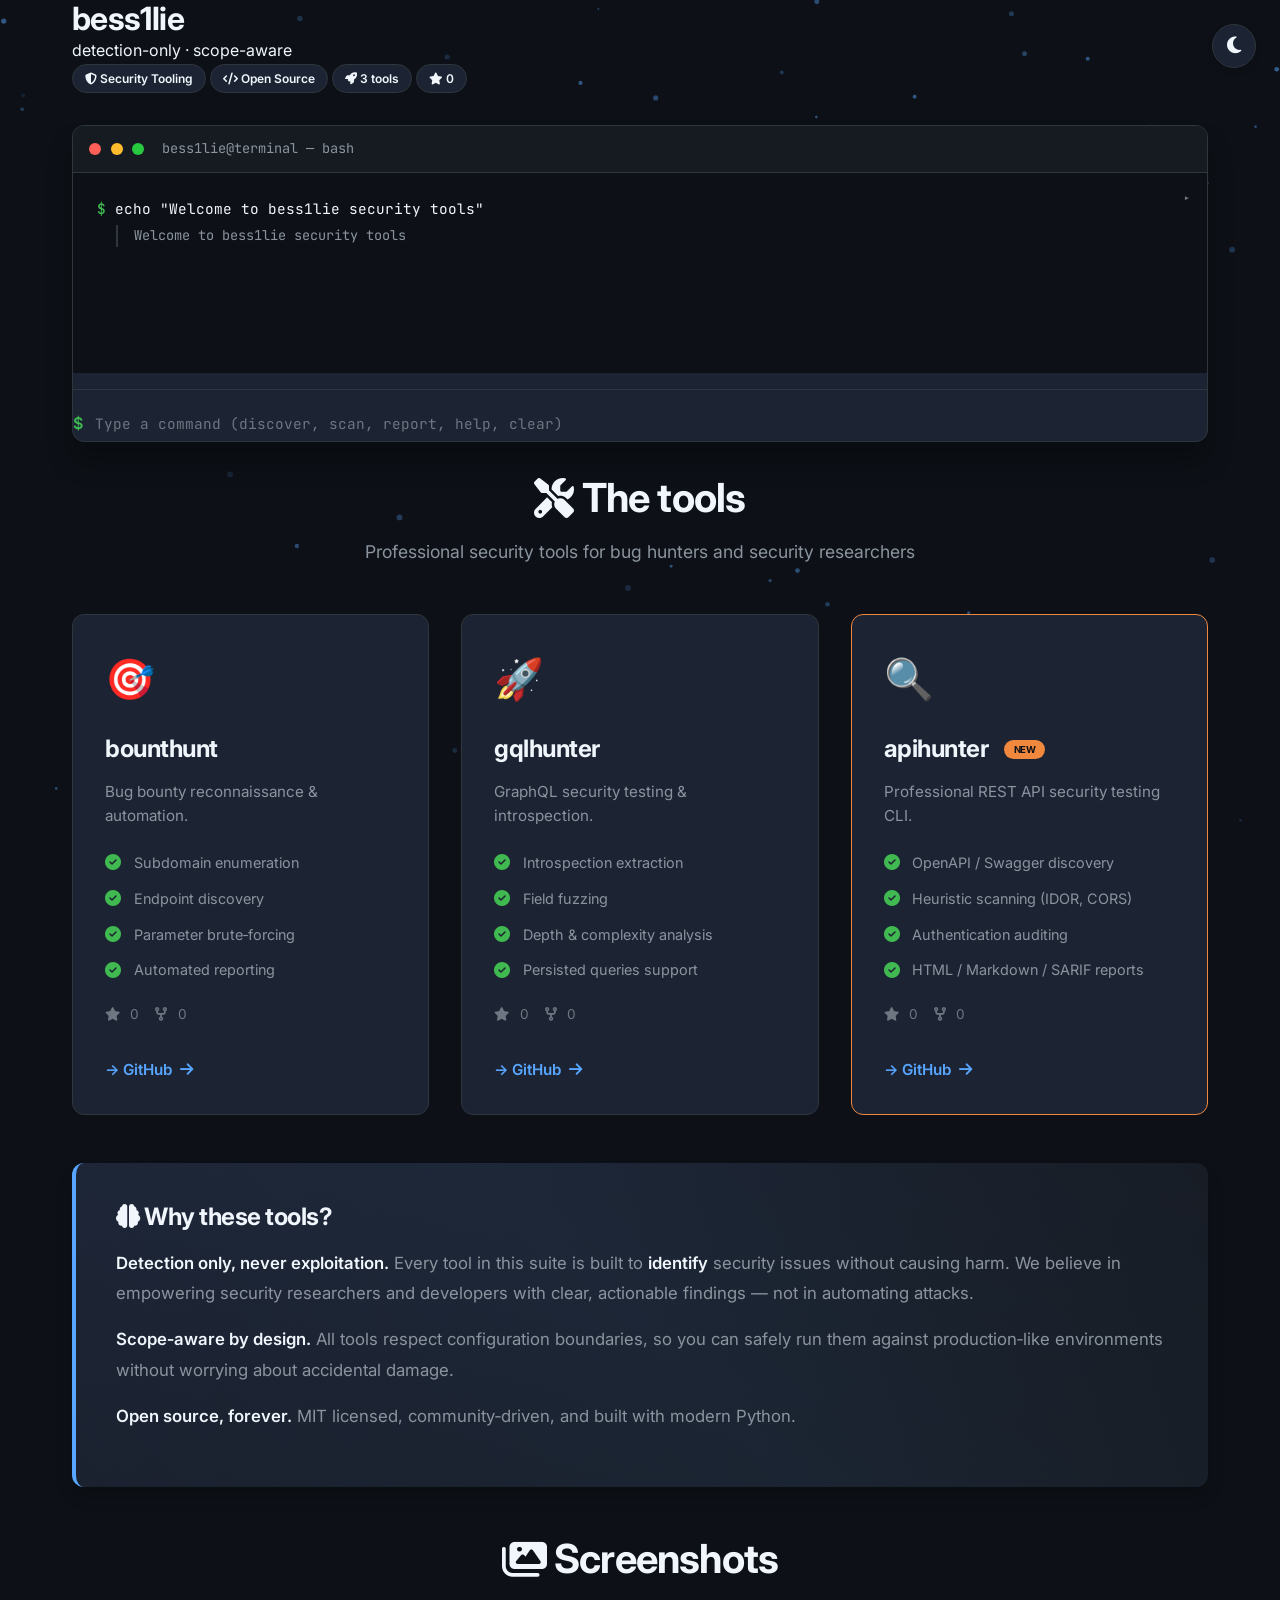
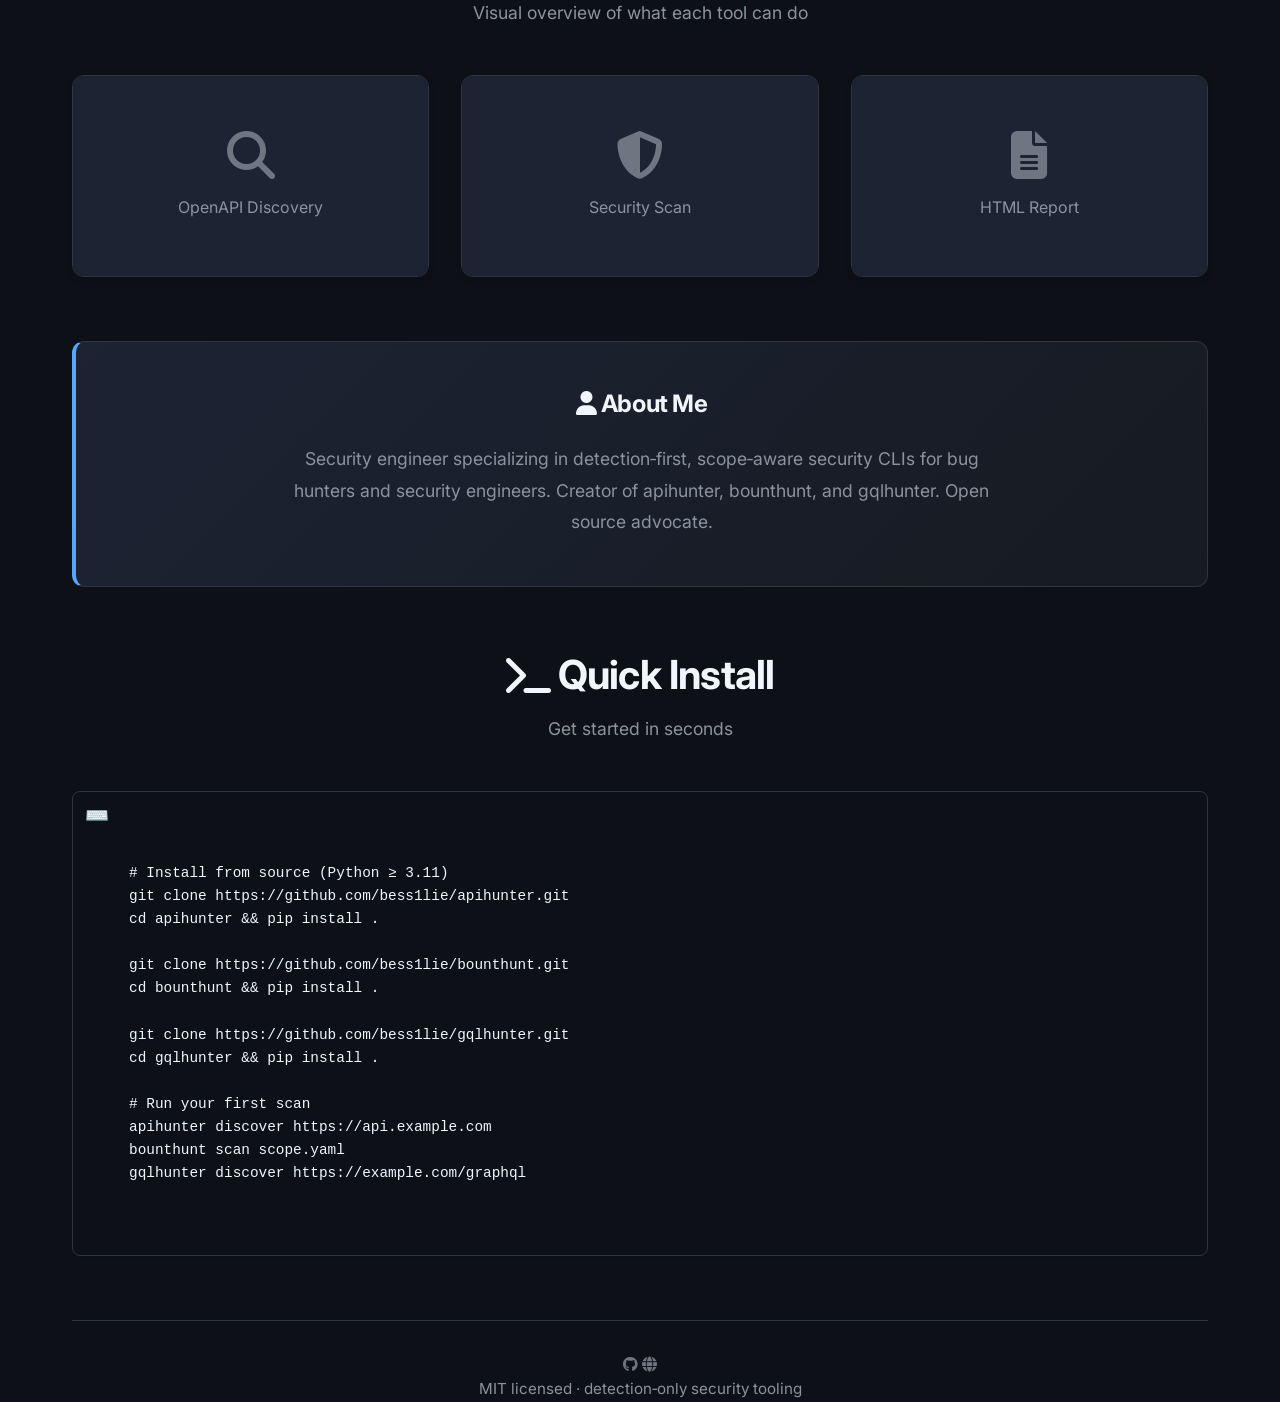
==== index.html @ b1a5f322 "fix: improve light theme contrast — accent colors, badges, footer, about section" ====
<!DOCTYPE html>
<html lang="en" data-theme="dark">
<head>
    <meta charset="UTF-8" />
    <meta name="viewport" content="width=device-width, initial-scale=1.0" />
    <title>bess1lie · security tooling</title>
    
<!-- Preload critical fonts -->
<link rel="preload" href="https://fonts.googleapis.com/css2?family=Inter:wght@400;600;700&family=JetBrains+Mono:wght@400;600&display=swap" as="style">
<link rel="stylesheet" href="https://fonts.googleapis.com/css2?family=Inter:wght@400;600;700&family=JetBrains+Mono:wght@400;600&display=swap" media="print" onload="this.media='all'">

<!-- Font Awesome -->
<link rel="stylesheet" href="https://cdnjs.cloudflare.com/ajax/libs/font-awesome/6.5.0/css/all.min.css" media="print" onload="this.media='all'">

<!-- Material Icons for additional icons -->
<link rel="stylesheet" href="https://fonts.googleapis.com/icon?family=Material+Icons">

<style>
    /* --- CSS Variables (themes) --- */
    :root {
        /* Dark theme (primary) */
        --bg-primary: #0d1117;
        --bg-secondary: #161b22;
        --bg-card: #1c2333;
        --bg-hover: #2d3748;
        --text-primary: #f0f6fc;
        --text-secondary: #8b949e;
        --text-muted: #6e7681;
        --border-color: #30363d;
        --accent-blue: #58a6ff;
        --accent-green: #3fb950;
        --accent-orange: #f0883e;
        --accent-red: #f85149;
        --accent-yellow: #d29922;
        --shadow-sm: 0 1px 2px rgba(0, 0, 0, 0.05);
        --shadow-md: 0 4px 6px rgba(0, 0, 0, 0.1);
        --shadow-lg: 0 10px 15px rgba(0, 0, 0, 0.2);
        --shadow-xl: 0 20px 25px rgba(0, 0, 0, 0.3);
        --radius-sm: 4px;
        --radius-md: 8px;
        --radius-lg: 12px;
        --radius-xl: 16px;
        --radius-full: 9999px;
        
        /* Light theme overrides */
        --light-bg-primary: #f6f8fa;
        --light-bg-secondary: #ffffff;
        --light-bg-card: #ffffff;
        --light-bg-hover: #f0f3f6;
        --light-text-primary: #1f2328;
        --light-text-secondary: #57606a;
        --light-text-muted: #8b949e;
        --light-border-color: #d0d7de;
        --light-shadow-sm: 0 1px 2px rgba(0, 0, 0, 0.04);
        --light-shadow-md: 0 4px 6px rgba(0, 0, 0, 0.06);
        --light-shadow-lg: 0 10px 15px rgba(0, 0, 0, 0.08);
        --light-shadow-xl: 0 20px 25px rgba(0, 0, 0, 0.1);
        --light-accent-blue: #0969da;
        --light-accent-green: #1a7f37;
        --light-accent-orange: #bd561d;
        --light-accent-red: #cf222e;
        --light-accent-yellow: #9a6700;
    }
    
    /* Apply light theme */
    [data-theme="light"] {
        --bg-primary: var(--light-bg-primary);
        --bg-secondary: var(--light-bg-secondary);
        --bg-card: var(--light-bg-card);
        --bg-hover: var(--light-bg-hover);
        --text-primary: var(--light-text-primary);
        --text-secondary: var(--light-text-secondary);
        --text-muted: var(--light-text-muted);
        --border-color: var(--light-border-color);
        --shadow-sm: var(--light-shadow-sm);
        --shadow-md: var(--light-shadow-md);
        --shadow-lg: var(--light-shadow-lg);
        --shadow-xl: var(--light-shadow-xl);
        --accent-blue: var(--light-accent-blue);
        --accent-green: var(--light-accent-green);
        --accent-orange: var(--light-accent-orange);
        --accent-red: var(--light-accent-red);
        --accent-yellow: var(--light-accent-yellow);
    }
    
    /* --- Reset & base --- */
    * {
        margin: 0;
        padding: 0;
        box-sizing: border-box;
    }
    
    html {
        scroll-behavior: smooth;
        scroll-padding-top: 80px;
    }
    
    body {
        background-color: var(--bg-primary);
        color: var(--text-primary);
        font-family: 'Inter', -apple-system, BlinkMacSystemFont, sans-serif;
        line-height: 1.6;
        padding: 0;
        display: flex;
        flex-direction: column;
        align-items: center;
        min-height: 100vh;
        overflow-x: hidden;
        transition: background-color 0.3s ease, color 0.3s ease;
    }
    
    a {
        color: var(--accent-blue);
        text-decoration: none;
        transition: all 0.2s ease;
    }
    
    a:hover {
        color: var(--accent-orange);
        text-decoration: none;
    }
    
    h1, h2, h3 {
        font-weight: 700;
        letter-spacing: -0.02em;
        line-height: 1.2;
    }
    
    /* --- Animations --- */
    @keyframes fadeInUp {
        from {
            opacity: 0;
            transform: translateY(30px);
        }
        to {
            opacity: 1;
            transform: translateY(0);
        }
    }
    
    @keyframes fadeIn {
        from { opacity: 0; }
        to { opacity: 1; }
    }
    
    @keyframes pulse {
        0%, 100% { opacity: 1; }
        50% { opacity: 0.6; }
    }
    
    @keyframes float {
        0%, 100% { transform: translateY(0px); }
        50% { transform: translateY(-10px); }
    }
    
    @keyframes shimmer {
        0% { background-position: -200% 0; }
        100% { background-position: 200% 0; }
    }
    
    @keyframes countUp {
        from { opacity: 0; transform: translateY(10px); }
        to { opacity: 1; transform: translateY(0); }
    }
    
    @keyframes spin {
        from { transform: rotate(0deg); }
        to { transform: rotate(360deg); }
    }
    
    @keyframes ripple {
        0% { transform: scale(0); opacity: 0.5; }
        100% { transform: scale(2); opacity: 0; }
    }
    
    /* --- Reusable classes --- */
    .container {
        max-width: 1200px;
        width: 100%;
        padding: 0 2rem;
        margin: 0 auto;
        position: relative;
        z-index: 10;
    }
    
    .section-header {
        text-align: center;
        margin-bottom: 3rem;
        opacity: 0;
        transform: translateY(30px);
        transition: all 0.8s ease-out;
    }

    .section-header.active {
        opacity: 1;
        transform: translateY(0);
    }
    
    .section-header h2 {
        font-size: 2.5rem;
        margin-bottom: 1rem;
        display: flex;
        align-items: center;
        justify-content: center;
        gap: 0.5rem;
    }
    
    .section-header p {
        font-size: 1.1rem;
        color: var(--text-secondary);
        max-width: 600px;
        margin: 0 auto;
    }
    
    .badge {
        display: inline-block;
        padding: 0.25rem 0.75rem;
        border-radius: var(--radius-full);
        font-size: 0.75rem;
        font-weight: 600;
        background: var(--bg-card);
        border: 1px solid var(--border-color);
        color: var(--text-primary);
        transition: all 0.2s ease;
    }
    
    .badge:hover {
        border-color: var(--accent-blue);
        transform: translateY(-2px);
    }
    
    .badge-green { background: rgba(63, 185, 80, 0.1); color: var(--accent-green); border-color: rgba(63, 185, 80, 0.3); }
    .badge-blue { background: rgba(88, 166, 255, 0.1); color: var(--accent-blue); border-color: rgba(88, 166, 255, 0.3); }
    .badge-orange { background: rgba(240, 136, 62, 0.1); color: var(--accent-orange); border-color: rgba(240, 136, 62, 0.3); }
    .badge-red { background: rgba(248, 81, 73, 0.1); color: var(--accent-red); border-color: rgba(248, 81, 73, 0.3); }
    [data-theme="light"] .badge-green { background: rgba(26, 127, 55, 0.1); border-color: rgba(26, 127, 55, 0.25); }
    [data-theme="light"] .badge-blue { background: rgba(9, 105, 218, 0.1); border-color: rgba(9, 105, 218, 0.25); }
    [data-theme="light"] .badge-orange { background: rgba(189, 86, 29, 0.1); border-color: rgba(189, 86, 29, 0.25); }
    [data-theme="light"] .badge-red { background: rgba(207, 34, 46, 0.1); border-color: rgba(207, 34, 46, 0.25); }
    
    /* --- Particle Background --- */
    #particle-canvas {
        position: fixed;
        top: 0;
        left: 0;
        width: 100%;
        height: 100%;
        z-index: 1;
        pointer-events: none;
        background: transparent;
    }
    
    [data-theme="light"] #particle-canvas {
        opacity: 0.5;
    }
    
    /* --- Theme Toggle --- */
    .theme-toggle {
        position: fixed;
        top: 1.5rem;
        right: 1.5rem;
        background: var(--bg-card);
        border: 1px solid var(--border-color);
        border-radius: var(--radius-full);
        width: 44px;
        height: 44px;
        display: flex;
        align-items: center;
        justify-content: center;
        cursor: pointer;
        color: var(--text-primary);
        font-size: 1.2rem;
        transition: all 0.3s ease;
        z-index: 1000;
        box-shadow: var(--shadow-md);
    }
    
    .theme-toggle:hover {
        transform: scale(1.1) rotate(180deg);
        border-color: var(--accent-blue);
    }
    
    /* --- Terminal Emulator --- */
    .terminal-wrapper {
        background: var(--bg-card);
        border: 1px solid var(--border-color);
        border-radius: var(--radius-lg);
        overflow: hidden;
        box-shadow: var(--shadow-xl);
        margin: 2rem 0;
        opacity: 0;
        transform: translateY(30px);
        transition: all 0.8s ease-out;
    }
    
    .terminal-wrapper.active {
        opacity: 1;
        transform: translateY(0);
    }
    
    .terminal-header {
        background: var(--bg-secondary);
        padding: 0.75rem 1rem;
        display: flex;
        align-items: center;
        gap: 0.6rem;
        border-bottom: 1px solid var(--border-color);
    }
    
    .terminal-dot {
        width: 12px;
        height: 12px;
        border-radius: 50%;
        display: inline-block;
    }
    
    .terminal-dot.red { background: #ff5f56; }
    .terminal-dot.yellow { background: #ffbd2e; }
    .terminal-dot.green { background: #27c93f; }
    
    .terminal-title {
        color: var(--text-secondary);
        font-size: 0.85rem;
        margin-left: 0.5rem;
        font-family: 'JetBrains Mono', monospace;
    }
    
    .terminal-body {
        padding: 1.5rem;
        font-family: 'JetBrains Mono', monospace;
        font-size: 0.9rem;
        min-height: 200px;
        max-height: 400px;
        overflow-y: auto;
        background: var(--bg-primary);
        color: var(--text-primary);
        position: relative;
    }
    
    .terminal-body::before {
        content: "▸";
        position: absolute;
        right: 1rem;
        top: 1rem;
        color: var(--text-muted);
        font-size: 0.8rem;
        animation: pulse 2s infinite;
    }
    
    .terminal-body .prompt {
        color: var(--accent-green);
        font-weight: 600;
    }
    
    .terminal-body .command {
        color: var(--text-primary);
    }
    
    .terminal-body .output {
        color: var(--text-secondary);
        white-space: pre-wrap;
        margin: 0.3rem 0 0.8rem 1.2rem;
        border-left: 2px solid var(--border-color);
        padding-left: 1rem;
        font-size: 0.85rem;
    }
    
    .terminal-body .output .highlight {
        color: var(--accent-blue);
        font-weight: 600;
    }
    
    .terminal-body .output .success {
        color: var(--accent-green);
        font-weight: 600;
    }
    
    .terminal-body .output .error {
        color: var(--accent-red);
    }
    
    .typing-text {
        color: var(--text-primary);
        position: relative;
    }
    
    .typing-text::after {
        content: "|";
        position: absolute;
        right: -8px;
        color: var(--accent-green);
        font-weight: 600;
        animation: pulse 1s infinite;
    }
    
    .terminal-input-line {
        display: flex;
        align-items: center;
        gap: 0.75rem;
        margin-top: 1rem;
        padding-top: 1rem;
        border-top: 1px solid var(--border-color);
    }
    
    .terminal-input-line span {
        color: var(--accent-green);
        font-weight: 600;
    }
    
    .terminal-input-line input {
        background: transparent;
        border: none;
        color: var(--text-primary);
        font-family: 'JetBrains Mono', monospace;
        font-size: 0.9rem;
        outline: none;
        width: 100%;
        padding: 0.5rem 0;
        caret-color: var(--accent-green);
    }
    
    .terminal-input-line input::placeholder {
        color: var(--text-muted);
    }
    
    /* --- Tools Grid --- */
    .tools-grid {
        display: grid;
        grid-template-columns: repeat(auto-fit, minmax(320px, 1fr));
        gap: 2rem;
        margin: 3rem 0;
    }
    
    .tool-card {
        background: var(--bg-card);
        border: 1px solid var(--border-color);
        border-radius: var(--radius-lg);
        padding: 2rem;
        transition: transform 0.1s ease-out, box-shadow 0.3s ease, border-color 0.3s ease;
        opacity: 0;
        transform: translateY(30px);
        transition: all 0.8s ease-out;
        position: relative;
        overflow: hidden;
    }

    .tool-card.active {
        opacity: 1;
        transform: translateY(0);
    }
    
    .tool-card:hover {
        border-color: var(--accent-blue);
        box-shadow: var(--shadow-xl);
    }
    
    .tool-card .icon {
        font-size: 2.5rem;
        margin-bottom: 1rem;
        display: inline-block;
        transition: transform 0.3s ease;
    }
    
    .tool-card:hover .icon {
        transform: scale(1.1) rotate(5deg);
    }
    
    .tool-card h3 {
        font-size: 1.5rem;
        margin: 0.5rem 0;
        font-weight: 700;
        display: flex;
        align-items: center;
        gap: 0.5rem;
    }
    
    .tool-card .new-badge {
        background: var(--accent-orange);
        color: #0d1117;
        font-size: 0.6rem;
        font-weight: 700;
        padding: 0.25rem 0.6rem;
        border-radius: var(--radius-full);
        margin-left: 0.5rem;
        vertical-align: middle;
        text-transform: uppercase;
        animation: pulse 2s infinite;
    }
    
    [data-theme="light"] .tool-card .new-badge {
        color: #ffffff;
    }
    
    .tool-card p {
        color: var(--text-secondary);
        font-size: 0.95rem;
        margin: 1rem 0;
        line-height: 1.6;
    }
    
    .tool-card .feature-list {
        list-style: none;
        padding: 0;
        margin: 1rem 0;
    }
    
    .tool-card .feature-list li {
        padding: 0.4rem 0;
        color: var(--text-secondary);
        font-size: 0.9rem;
        display: flex;
        align-items: center;
        gap: 0.6rem;
    }
    
    .tool-card .feature-list li i {
        color: var(--accent-green);
        width: 1.2rem;
        font-size: 1rem;
    }
    
    .tool-card .stats {
        display: flex;
        gap: 1rem;
        margin: 1rem 0;
        font-size: 0.85rem;
        color: var(--text-muted);
    }
    
    .tool-card .stats i {
        margin-right: 0.4rem;
    }
    
    .tool-card .link {
        display: inline-flex;
        align-items: center;
        gap: 0.5rem;
        margin-top: 1rem;
        font-weight: 600;
        color: var(--accent-blue);
        font-size: 0.95rem;
    }
    
    .tool-card .link i {
        transition: transform 0.3s ease;
    }
    
    .tool-card .link:hover i {
        transform: translateX(4px);
    }
    
    /* --- Philosophy --- */
    .philosophy {
        background: linear-gradient(135deg, var(--bg-card), var(--bg-secondary));
        border-left: 4px solid var(--accent-blue);
        padding: 2.5rem;
        border-radius: var(--radius-lg);
        margin: 3rem 0;
        box-shadow: var(--shadow-lg);
        position: relative;
        overflow: hidden;
        opacity: 0;
        transform: translateY(30px);
        transition: all 0.8s ease-out;
    }
    
    .philosophy.active {
        opacity: 1;
        transform: translateY(0);
    }
    
    .philosophy::before {
        content: "";
        position: absolute;
        top: 0;
        left: 0;
        width: 100%;
        height: 100%;
        background: linear-gradient(45deg, transparent, rgba(88, 166, 255, 0.05), transparent);
        animation: shimmer 3s infinite;
    }
    
    .philosophy > * {
        position: relative;
        z-index: 2;
    }
    
    .philosophy p {
        margin: 1rem 0;
        color: var(--text-secondary);
        font-size: 1.05rem;
        line-height: 1.8;
    }
    
    .philosophy strong {
        color: var(--text-primary);
        font-weight: 600;
    }
    
    /* --- Screenshots --- */
    .screenshots-grid {
        display: grid;
        grid-template-columns: repeat(auto-fit, minmax(280px, 1fr));
        gap: 2rem;
        margin: 3rem 0;
    }
    
    .screenshot-item {
        border-radius: var(--radius-lg);
        overflow: hidden;
        border: 1px solid var(--border-color);
        transition: all 0.4s ease;
        cursor: pointer;
        position: relative;
        box-shadow: var(--shadow-md);
        opacity: 0;
        transform: translateY(30px);
    }

    .screenshot-item.active {
        opacity: 1;
        transform: translateY(0);
    }
    
    .screenshot-item::after {
        content: "";
        position: absolute;
        top: 0;
        left: 0;
        right: 0;
        bottom: 0;
        background: linear-gradient(to bottom, transparent 0%, rgba(0,0,0,0.4) 100%);
        opacity: 0;
        transition: opacity 0.3s ease;
        pointer-events: none;
    }
    
    .screenshot-item:hover {
        transform: translateY(-5px) scale(1.02);
        border-color: var(--accent-blue);
        box-shadow: var(--shadow-xl);
    }
    
    .screenshot-item:hover::after {
        opacity: 1;
    }
    
    .screenshot-item img {
        width: 100%;
        height: 100%;
        object-fit: cover;
        transition: transform 0.5s ease;
    }
    
    .screenshot-item:hover img {
        transform: scale(1.05);
    }
    
    .screenshot-item figcaption {
        padding: 1rem;
        font-size: 0.9rem;
        color: var(--text-secondary);
        background: var(--bg-card);
        text-align: center;
        border-top: 1px solid var(--border-color);
        position: relative;
        z-index: 2;
    }

    .screenshot-fallback {
        display: flex;
        flex-direction: column;
        align-items: center;
        justify-content: center;
        padding: 3rem 1rem;
        background: var(--bg-card);
        color: var(--text-muted);
        font-size: 3rem;
        gap: 1rem;
        min-height: 200px;
    }

    .screenshot-fallback p {
        font-size: 1rem;
        color: var(--text-secondary);
        margin: 0;
    }
    
    /* --- Lightbox --- */
    .lightbox {
        display: none;
        position: fixed;
        top: 0;
        left: 0;
        width: 100%;
        height: 100%;
        background: rgba(0, 0, 0, 0.85);
        z-index: 9999;
        justify-content: center;
        align-items: center;
        padding: 2rem;
        animation: fadeIn 0.3s ease;
    }
    
    .lightbox.active {
        display: flex;
    }
    
    .lightbox img {
        max-width: 90%;
        max-height: 90%;
        border-radius: var(--radius-lg);
        box-shadow: 0 25px 50px rgba(0, 0, 0, 0.5);
        border: 2px solid var(--border-color);
    }
    
    .lightbox .close {
        position: absolute;
        top: 2rem;
        right: 2rem;
        font-size: 2rem;
        color: #fff;
        cursor: pointer;
        transition: transform 0.3s ease;
        width: 40px;
        height: 40px;
        display: flex;
        align-items: center;
        justify-content: center;
        background: rgba(0,0,0,0.5);
        border-radius: 50%;
    }
    
    .lightbox .close:hover {
        transform: rotate(90deg) scale(1.1);
    }
    
    /* --- Quick install --- */
    .install-code {
        background: var(--bg-primary);
        border: 1px solid var(--border-color);
        border-radius: var(--radius-md);
        padding: 1.5rem;
        font-family: 'JetBrains Mono', monospace;
        font-size: 0.9rem;
        overflow-x: auto;
        white-space: pre;
        box-shadow: var(--shadow-sm);
        position: relative;
        opacity: 0;
        transform: translateY(30px);
        transition: all 0.8s ease-out;
    }

    .install-code.active {
        opacity: 1;
        transform: translateY(0);
    }
    
    .install-code::before {
        content: "⌨️";
        position: absolute;
        top: 0.5rem;
        left: 0.75rem;
        color: var(--accent-green);
        font-size: 1.2rem;
    }
    
    .install-code pre {
        margin: 0;
        padding-left: 2rem;
        color: var(--text-primary);
    }
    
    /* --- Footer --- */
    .footer {
        margin-top: 4rem;
        padding-top: 2rem;
        border-top: 1px solid var(--border-color);
        text-align: center;
        color: var(--text-secondary);
        font-size: 0.95rem;
        opacity: 0;
        transform: translateY(30px);
        transition: all 0.8s ease-out;
    }

    .footer.active {
        opacity: 1;
        transform: translateY(0);
    }
    
    .footer a {
        color: var(--text-muted);
        transition: color 0.2s ease;
    }
    
    .footer a:hover {
        color: var(--accent-blue);
    }
    
    .footer .social {
        display: flex;
        justify-content: center;
        gap: 1.5rem;
        margin: 1.5rem 0;
        font-size: 1.5rem;
    }
    
    .footer .social a {
        color: var(--text-secondary);
        transition: all 0.3s ease;
    }
    
    .footer .social a:hover {
        color: var(--accent-blue);
        transform: translateY(-3px);
    }
    
    /* --- About Section --- */
    .about-section {
        background: linear-gradient(135deg, var(--bg-card), var(--bg-secondary));
        padding: 3rem;
        border-radius: var(--radius-lg);
        margin: 4rem 0;
        text-align: center;
        border: 1px solid var(--border-color);
        border-left: 4px solid var(--accent-blue);
        opacity: 0;
        transform: translateY(30px);
        transition: all 0.8s ease-out;
    }

    .about-section.active {
        opacity: 1;
        transform: translateY(0);
    }

    .about-section h2 {
        margin-bottom: 1.5rem;
    }

    .about-section p {
        color: var(--text-secondary);
        font-size: 1.1rem;
        max-width: 700px;
        margin: 0 auto;
        line-height: 1.8;
    }
    
    /* --- Utility Classes --- */
    .text-gradient {
        background: linear-gradient(135deg, var(--accent-blue), var(--accent-orange));
        -webkit-background-clip: text;
        -webkit-text-fill-color: transparent;
        background-clip: text;
        display: inline-block;
    }
    
    .shimmer {
        background: linear-gradient(90deg, 
            rgba(255,255,255,0) 0%, 
            rgba(255,255,255,0.1) 50%, 
            rgba(255,255,255,0) 100%);
        background-size: 200% 100%;
        animation: shimmer 3s infinite;
    }
    
    .count-up {
        font-variant-numeric: tabular-nums;
        font-weight: 600;
        color: var(--accent-blue);
    }
    
    /* --- Sections Counter --- */
    section {
        opacity: 0;
        transform: translateY(30px);
        transition: all 0.8s ease-out;
    }
    
    section.active {
        opacity: 1;
        transform: translateY(0);
    }
    
    /* --- Mobile responsiveness --- */
    @media (max-width: 768px) {
        .tools-grid {
            grid-template-columns: 1fr;
        }
        
        .screenshots-grid {
            grid-template-columns: 1fr;
        }
        
        .header h1 {
            font-size: 2.5rem;
        }
        
        .section-header h2 {
            font-size: 1.8rem;
        }
        
        .tool-card {
            padding: 1.5rem;
        }
        
        .terminal-body {
            font-size: 0.8rem;
        }

        .about-section {
            padding: 2rem 1.5rem;
        }
    }
</style>
</head>
<body>
<!-- Particle Background -->
<canvas id="particle-canvas"></canvas>

<!-- Theme Toggle -->
<button class="theme-toggle" id="themeToggle" aria-label="Toggle theme">
    <i class="fas fa-moon" id="themeIcon"></i>
</button>

<!-- Lightbox -->
<div class="lightbox" id="lightbox">
    <span class="close" id="lightboxClose">×</span>
    <img id="lightboxImg" src="" alt="screenshot" />
</div>

<div class="container">

    <!-- Header -->
    <header class="header reveal">
        <h1>bess1lie</h1>
        <div class="tagline">detection-only · scope-aware</div>
        <div class="badges">
            <span class="badge"><i class="fas fa-shield-alt"></i> Security Tooling</span>
            <span class="badge"><i class="fas fa-code"></i> Open Source</span>
            <span class="badge"><i class="fas fa-rocket"></i> 3 tools</span>
            <span class="badge"><i class="fas fa-star"></i> <span id="totalStars">0</span></span>
        </div>
    </header>

    <!-- Terminal Emulator -->
    <div class="terminal-wrapper reveal">
        <div class="terminal-header">
            <span class="terminal-dot red"></span>
            <span class="terminal-dot yellow"></span>
            <span class="terminal-dot green"></span>
            <span class="terminal-title">bess1lie@terminal — bash</span>
        </div>
        <div class="terminal-body" id="terminalBody">
            <!-- Terminal content will be injected via JS -->
        </div>
        <div class="terminal-input-line">
            <span>$</span>
            <input type="text" id="terminalInput" placeholder="Type a command (discover, scan, report, help, clear)" autofocus />
        </div>
    </div>

    <!-- Tools -->
    <div class="section-header reveal" id="tools-section">
        <h2><i class="fas fa-tools"></i> The tools</h2>
        <p>Professional security tools for bug hunters and security researchers</p>
    </div>
    
    <div class="tools-grid">
        <!-- bounthunt -->
        <div class="tool-card reveal" data-tilt>
            <span class="icon">🎯</span>
            <h3>bounthunt</h3>
            <p>Bug bounty reconnaissance & automation.</p>
            <ul class="feature-list">
                <li><i class="fas fa-check-circle"></i> Subdomain enumeration</li>
                <li><i class="fas fa-check-circle"></i> Endpoint discovery</li>
                <li><i class="fas fa-check-circle"></i> Parameter brute‑forcing</li>
                <li><i class="fas fa-check-circle"></i> Automated reporting</li>
            </ul>
            <div class="stats">
                <span><i class="fas fa-star"></i> <span class="gh-stars" data-repo="bounthunt">0</span></span>
                <span><i class="fas fa-code-fork"></i> <span class="gh-forks" data-repo="bounthunt">0</span></span>
            </div>
            <a class="link" href="https://github.com/bess1lie/bounthunt">→ GitHub <i class="fas fa-arrow-right"></i></a>
        </div>

        <!-- gqlhunter -->
        <div class="tool-card reveal" data-tilt>
            <span class="icon">🚀</span>
            <h3>gqlhunter</h3>
            <p>GraphQL security testing & introspection.</p>
            <ul class="feature-list">
                <li><i class="fas fa-check-circle"></i> Introspection extraction</li>
                <li><i class="fas fa-check-circle"></i> Field fuzzing</li>
                <li><i class="fas fa-check-circle"></i> Depth & complexity analysis</li>
                <li><i class="fas fa-check-circle"></i> Persisted queries support</li>
            </ul>
            <div class="stats">
                <span><i class="fas fa-star"></i> <span class="gh-stars" data-repo="gqlhunter">0</span></span>
                <span><i class="fas fa-code-fork"></i> <span class="gh-forks" data-repo="gqlhunter">0</span></span>
            </div>
            <a class="link" href="https://github.com/bess1lie/gqlhunter">→ GitHub <i class="fas fa-arrow-right"></i></a>
        </div>

        <!-- apihunter (NEW) -->
        <div class="tool-card reveal" data-tilt style="border-color: var(--accent-orange);">
            <span class="icon">🔍</span>
            <h3>apihunter <span class="new-badge">NEW</span></h3>
            <p>Professional REST API security testing CLI.</p>
            <ul class="feature-list">
                <li><i class="fas fa-check-circle"></i> OpenAPI / Swagger discovery</li>
                <li><i class="fas fa-check-circle"></i> Heuristic scanning (IDOR, CORS)</li>
                <li><i class="fas fa-check-circle"></i> Authentication auditing</li>
                <li><i class="fas fa-check-circle"></i> HTML / Markdown / SARIF reports</li>
            </ul>
            <div class="stats">
                <span><i class="fas fa-star"></i> <span class="gh-stars" data-repo="apihunter">0</span></span>
                <span><i class="fas fa-code-fork"></i> <span class="gh-forks" data-repo="apihunter">0</span></span>
            </div>
            <a class="link" href="https://github.com/bess1lie/apihunter">→ GitHub <i class="fas fa-arrow-right"></i></a>
        </div>
    </div>

    <!-- Philosophy -->
    <div class="philosophy reveal">
        <h2><i class="fas fa-brain"></i> Why these tools?</h2>
        <p><strong>Detection only, never exploitation.</strong> Every tool in this suite is built to <strong>identify</strong> security issues without causing harm. We believe in empowering security researchers and developers with clear, actionable findings — not in automating attacks.</p>
        <p><strong>Scope‑aware by design.</strong> All tools respect configuration boundaries, so you can safely run them against production‑like environments without worrying about accidental damage.</p>
        <p><strong>Open source, forever.</strong> MIT licensed, community‑driven, and built with modern Python.</p>
    </div>

    <!-- Screenshots -->
    <div class="section-header reveal" id="screenshots-section">
        <h2><i class="fas fa-images"></i> Screenshots</h2>
        <p>Visual overview of what each tool can do</p>
    </div>
    
    <div class="screenshots-grid">
        <figure class="screenshot-item reveal" data-src="https://raw.githubusercontent.com/bess1lie/apihunter/main/docs/screenshots/discover.svg">
            <img src="https://raw.githubusercontent.com/bess1lie/apihunter/main/docs/screenshots/discover.svg" alt="apihunter discover" loading="lazy" onerror="this.onerror=null; this.parentElement.innerHTML='<div class=screenshot-fallback><i class=\'fas fa-search\'></i><p>OpenAPI Discovery</p></div>'" />
            <figcaption>🔍 Discovery of OpenAPI endpoints</figcaption>
        </figure>
        <figure class="screenshot-item reveal" data-src="https://raw.githubusercontent.com/bess1lie/apihunter/main/docs/screenshots/scan.svg">
            <img src="https://raw.githubusercontent.com/bess1lie/apihunter/main/docs/screenshots/scan.svg" alt="apihunter scan" loading="lazy" onerror="this.onerror=null; this.parentElement.innerHTML='<div class=screenshot-fallback><i class=\'fas fa-shield-alt\'></i><p>Security Scan</p></div>'" />
            <figcaption>🛡️ Heuristic security scanning</figcaption>
        </figure>
        <figure class="screenshot-item reveal" data-src="https://raw.githubusercontent.com/bess1lie/apihunter/main/docs/screenshots/report-html.svg">
            <img src="https://raw.githubusercontent.com/bess1lie/apihunter/main/docs/screenshots/report-html.svg" alt="apihunter HTML report" loading="lazy" onerror="this.onerror=null; this.parentElement.innerHTML='<div class=screenshot-fallback><i class=\'fas fa-file-alt\'></i><p>HTML Report</p></div>'" />
            <figcaption>📊 HTML report with severity badges</figcaption>
        </figure>
    </div>

    <!-- About Section -->
    <section class="about-section reveal">
        <h2><i class="fas fa-user"></i> About Me</h2>
        <p>Security engineer specializing in detection‑first, scope‑aware security CLIs for bug hunters and security engineers. Creator of apihunter, bounthunt, and gqlhunter. Open source advocate.</p>
    </section>

    <!-- Quick install -->
    <div class="section-header reveal" id="install-section">
        <h2><i class="fas fa-terminal"></i> Quick Install</h2>
        <p>Get started in seconds</p>
    </div>
    
    <div class="install-code reveal">
        <pre># Install from source (Python ≥ 3.11)
git clone https://github.com/bess1lie/apihunter.git
cd apihunter && pip install .

git clone https://github.com/bess1lie/bounthunt.git
cd bounthunt && pip install .

git clone https://github.com/bess1lie/gqlhunter.git
cd gqlhunter && pip install .

# Run your first scan
apihunter discover https://api.example.com
bounthunt scan scope.yaml
gqlhunter discover https://example.com/graphql</pre>
    </div>

    <!-- Footer -->
    <footer class="footer reveal">
        <div class="social-links">
            <a href="https://github.com/bess1lie" target="_blank"><i class="fab fa-github"></i></a>
            <a href="https://bess1lie.github.io" target="_blank"><i class="fas fa-globe"></i></a>

        </div>
        <p>MIT licensed · detection‑only security tooling</p>
    </footer>

</div>

<script>
    /* --- Theme Toggle --- */
    const themeToggle = document.getElementById('themeToggle');
    const themeIcon = document.getElementById('themeIcon');
    const html = document.documentElement;

    function setTheme(theme) {
        html.setAttribute('data-theme', theme);
        localStorage.setItem('theme', theme);
        themeIcon.className = theme === 'dark' ? 'fas fa-moon' : 'fas fa-sun';
    }

    const savedTheme = localStorage.getItem('theme') || 'dark';
    setTheme(savedTheme);

    themeToggle.addEventListener('click', () => {
        const current = html.getAttribute('data-theme');
        setTheme(current === 'dark' ? 'light' : 'dark');
    });

    /* --- Particle Background --- */
    const canvas = document.getElementById('particle-canvas');
    const ctx = canvas.getContext('2d');
    let width, height, particles = [];

    function resize() {
        width = canvas.width = window.innerWidth;
        height = canvas.height = window.innerHeight;
        initParticles();
    }

    class Particle {
        constructor() {
            this.x = Math.random() * width;
            this.y = Math.random() * height;
            this.vx = (Math.random() - 0.5) * 0.4;
            this.vy = (Math.random() - 0.5) * 0.4;
            this.size = Math.random() * 2 + 1;
            this.opacity = Math.random() * 0.4 + 0.1;
        }
        update() {
            this.x += this.vx; this.y += this.vy;
            if (this.x < 0 || this.x > width) this.vx *= -1;
            if (this.y < 0 || this.y > height) this.vy *= -1;
        }
        draw() {
            ctx.beginPath();
            ctx.arc(this.x, this.y, this.size, 0, Math.PI * 2);
            ctx.fillStyle = html.getAttribute('data-theme') === 'dark' ? `rgba(88, 166, 255, ${this.opacity})` : `rgba(0, 0, 0, ${this.opacity})`;
            ctx.fill();
        }
    }

    function initParticles() {
        particles = [];
        const count = Math.min(Math.floor((width * height) / 15000), 120);
        for (let i = 0; i < count; i++) particles.push(new Particle());
    }

    function animate() {
        ctx.clearRect(0, 0, width, height);
        particles.forEach(p => { p.update(); p.draw(); });
        requestAnimationFrame(animate);
    }

    window.addEventListener('resize', resize);
    resize();
    animate();

    /* --- Terminal Emulator --- */
    const terminalBody = document.getElementById('terminalBody');
    const terminalInput = document.getElementById('terminalInput');

    const commands = {
        discover: () => `🔍 Discovering OpenAPI endpoints...\n  Found 4 endpoints\n  GET  /v1/users     → JWT\n  POST /v1/users     → JWT\n  POST /v1/login     → None\n  GET  /v1/admin     → 403 (RBAC)`,
        scan: () => `🛡️ Running security scan...\n  ⚡ Scan completed in 12.3s\n  ❌ CRITICAL IDOR on /v1/users/{id}\n  ⚠️ HIGH Missing rate limiting on /v1/login\n  ✅ No SQL injection detected`,
        report: () => `📊 Generating HTML report...\n  ✅ Report saved to report_<run_id>.html\n  Open it in your browser to see detailed findings.`,
        help: () => `Available commands:\n  discover  — find OpenAPI endpoints\n  scan      — run security heuristics\n  report    — generate HTML report\n  clear     — clear terminal\n  help      — show this message`,
        clear: () => { terminalBody.innerHTML = ''; return ''; }
    };

    function appendOutput(text, isCommand = false) {
        const div = document.createElement('div');
        if (isCommand) {
            div.innerHTML = `<span class="prompt">$</span> <span class="command">${text}</span>`;
        } else {
            div.className = 'output';
            div.textContent = text;
        }
        terminalBody.appendChild(div);
        terminalBody.scrollTop = terminalBody.scrollHeight;
    }

    function processCommand(cmd) {
        const trimmed = cmd.trim();
        if (!trimmed) return;
        appendOutput(trimmed, true);
        if (trimmed === 'clear') return;
        const lower = trimmed.toLowerCase();
        let response = '';
        if (lower === 'help') response = commands.help();
        else if (lower === 'discover') response = commands.discover();
        else if (lower === 'scan') response = commands.scan();
        else if (lower === 'report') response = commands.report();
        else if (lower.startsWith('apihunter')) {
            if (lower.includes('discover')) response = commands.discover();
            else if (lower.includes('scan')) response = commands.scan();
            else if (lower.includes('report')) response = commands.report();
            else response = `❌ Unknown apihunter subcommand. Try: discover, scan, report`;
        } else {
            response = `❌ Command not found: ${trimmed}. Try: help, discover, scan, report, clear`;
        }
        if (response) {
            setTimeout(() => {
                const outputDiv = document.createElement('div');
                outputDiv.className = 'output';
                outputDiv.style.whiteSpace = 'pre-wrap';
                outputDiv.textContent = response;
                terminalBody.appendChild(outputDiv);
                terminalBody.scrollTop = terminalBody.scrollHeight;
            }, 100);
        }
    }

    // Typewriter Effect
    function typeWriter(element, text, speed = 30) {
        let i = 0;
        element.innerHTML = '';
        const interval = setInterval(() => {
            element.innerHTML += text.charAt(i);
            i++;
            if (i >= text.length) clearInterval(interval);
        }, speed);
    }

    // Initial demo
    window.addEventListener('load', () => {
        const demoLines = [
            { type: 'cmd', text: 'echo "Welcome to bess1lie security tools"' },
            { type: 'out', text: 'Welcome to bess1lie security tools' },
            { type: 'cmd', text: 'apihunter discover https://api.example.com' },
            { type: 'out', text: '🔍 Discovered 4 endpoints\nGET  /v1/users     → JWT\nPOST /v1/users     → JWT' }
        ];
        
        let lineIdx = 0;
        function runDemo() {
            if (lineIdx < demoLines.length) {
                const line = demoLines[lineIdx];
                if (line.type === 'cmd') {
                    const div = document.createElement('div');
                    div.innerHTML = `<span class="prompt">$</span> <span class="command" id="demo-cmd-${lineIdx}"></span>`;
                    terminalBody.appendChild(div);
                    typeWriter(document.getElementById(`demo-cmd-${lineIdx}`), line.text);
                } else {
                    const div = document.createElement('div');
                    div.className = 'output';
                    div.textContent = line.text;
                    terminalBody.appendChild(div);
                }
                lineIdx++;
                setTimeout(runDemo, 1000);
            }
        }
        runDemo();
    });

    terminalInput.addEventListener('keydown', (e) => {
        if (e.key === 'Enter') {
            processCommand(terminalInput.value);
            terminalInput.value = '';
        }
    });

    /* --- GitHub Stats --- */
    async function fetchGitHubStats() {
        const repos = ['apihunter', 'bounthunt', 'gqlhunter'];
        const baseUrl = 'https://api.github.com/repos/bess1lie';
        for (const repo of repos) {
            try {
                const resp = await fetch(`${baseUrl}/${repo}`);
                if (!resp.ok) throw new Error();
                const data = await resp.json();
                document.querySelectorAll(`.gh-stars[data-repo="${repo}"]`).forEach(el => animateValue(el, 0, data.stargazers_count || 0, 1000));
                document.querySelectorAll(`.gh-forks[data-repo="${repo}"]`).forEach(el => animateValue(el, 0, data.forks_count || 0, 1000));
            } catch (e) {
                document.querySelectorAll(`.gh-stars[data-repo="${repo}"]`).forEach(el => el.textContent = '0');
                document.querySelectorAll(`.gh-forks[data-repo="${repo}"]`).forEach(el => el.textContent = '0');
            }
        }
        const totalStars = document.querySelectorAll('.gh-stars');
        let total = 0;
        totalStars.forEach(el => {
            const val = parseInt(el.textContent);
            if (!isNaN(val)) total += val;
        });
        const totalEl = document.getElementById('totalStars');
        if (totalEl) animateValue(totalEl, 0, total, 1200);
    }

    function animateValue(el, start, end, duration) {
        let startTimestamp = null;
        const step = (timestamp) => {
            if (!startTimestamp) startTimestamp = timestamp;
            const progress = Math.min((timestamp - startTimestamp) / duration, 1);
            const val = Math.floor(progress * (end - start) + start);
            el.textContent = `${val}`;
            if (progress < 1) requestAnimationFrame(step);
        };
        requestAnimationFrame(step);
    }
    fetchGitHubStats();

    /* --- 3D Tilt Effect --- */
    document.querySelectorAll('[data-tilt]').forEach(card => {
        card.addEventListener('mousemove', (e) => {
            const rect = card.getBoundingClientRect();
            const x = e.clientX - rect.left;
            const y = e.clientY - rect.top;
            const centerX = rect.width / 2;
            const centerY = rect.height / 2;
            const rotateX = (y - centerY) / 15;
            const rotateY = (centerX - x) / 15;
            card.style.transform = `perspective(1000px) rotateX(${rotateX}deg) rotateY(${rotateY}deg) translateY(-10px)`;
        });
        card.addEventListener('mouseleave', () => {
            card.style.transform = `perspective(1000px) rotateX(0deg) rotateY(0deg) translateY(0)`;
        });
    });

    /* --- Lightbox --- */
    const lightbox = document.getElementById('lightbox');
    const lightboxImg = document.getElementById('lightboxImg');
    const lightboxClose = document.getElementById('lightboxClose');

    document.querySelectorAll('.screenshot-item').forEach(item => {
        item.addEventListener('click', () => {
            const src = item.getAttribute('data-src');
            if (src) {
                lightboxImg.src = src;
                lightbox.classList.add('active');
                document.body.style.overflow = 'hidden';
            }
        });
    });

    lightboxClose.addEventListener('click', () => {
        lightbox.classList.remove('active');
        document.body.style.overflow = 'auto';
    });
    lightbox.addEventListener('click', (e) => {
        if (e.target === lightbox) {
            lightbox.classList.remove('active');
            document.body.style.overflow = 'auto';
        }
    });

    /* --- Intersection Observer (Scroll Reveal) --- */
    const observer = new IntersectionObserver((entries) => {
        entries.forEach(entry => {
            if (entry.isIntersecting) entry.target.classList.add('active');
        });
    }, { threshold: 0.1 });

    document.querySelectorAll('.reveal, .tool-card, .section-header, .philosophy, .screenshots-grid, .install-code, .footer, .about-section').forEach(el => {
        observer.observe(el);
    });

    /* --- Keyboard Support --- */
    document.addEventListener('keydown', (e) => {
        if (e.key === 'Escape') {
            lightbox.classList.remove('active');
            document.body.style.overflow = 'auto';
        }
    });
</script>
</body>
</html>
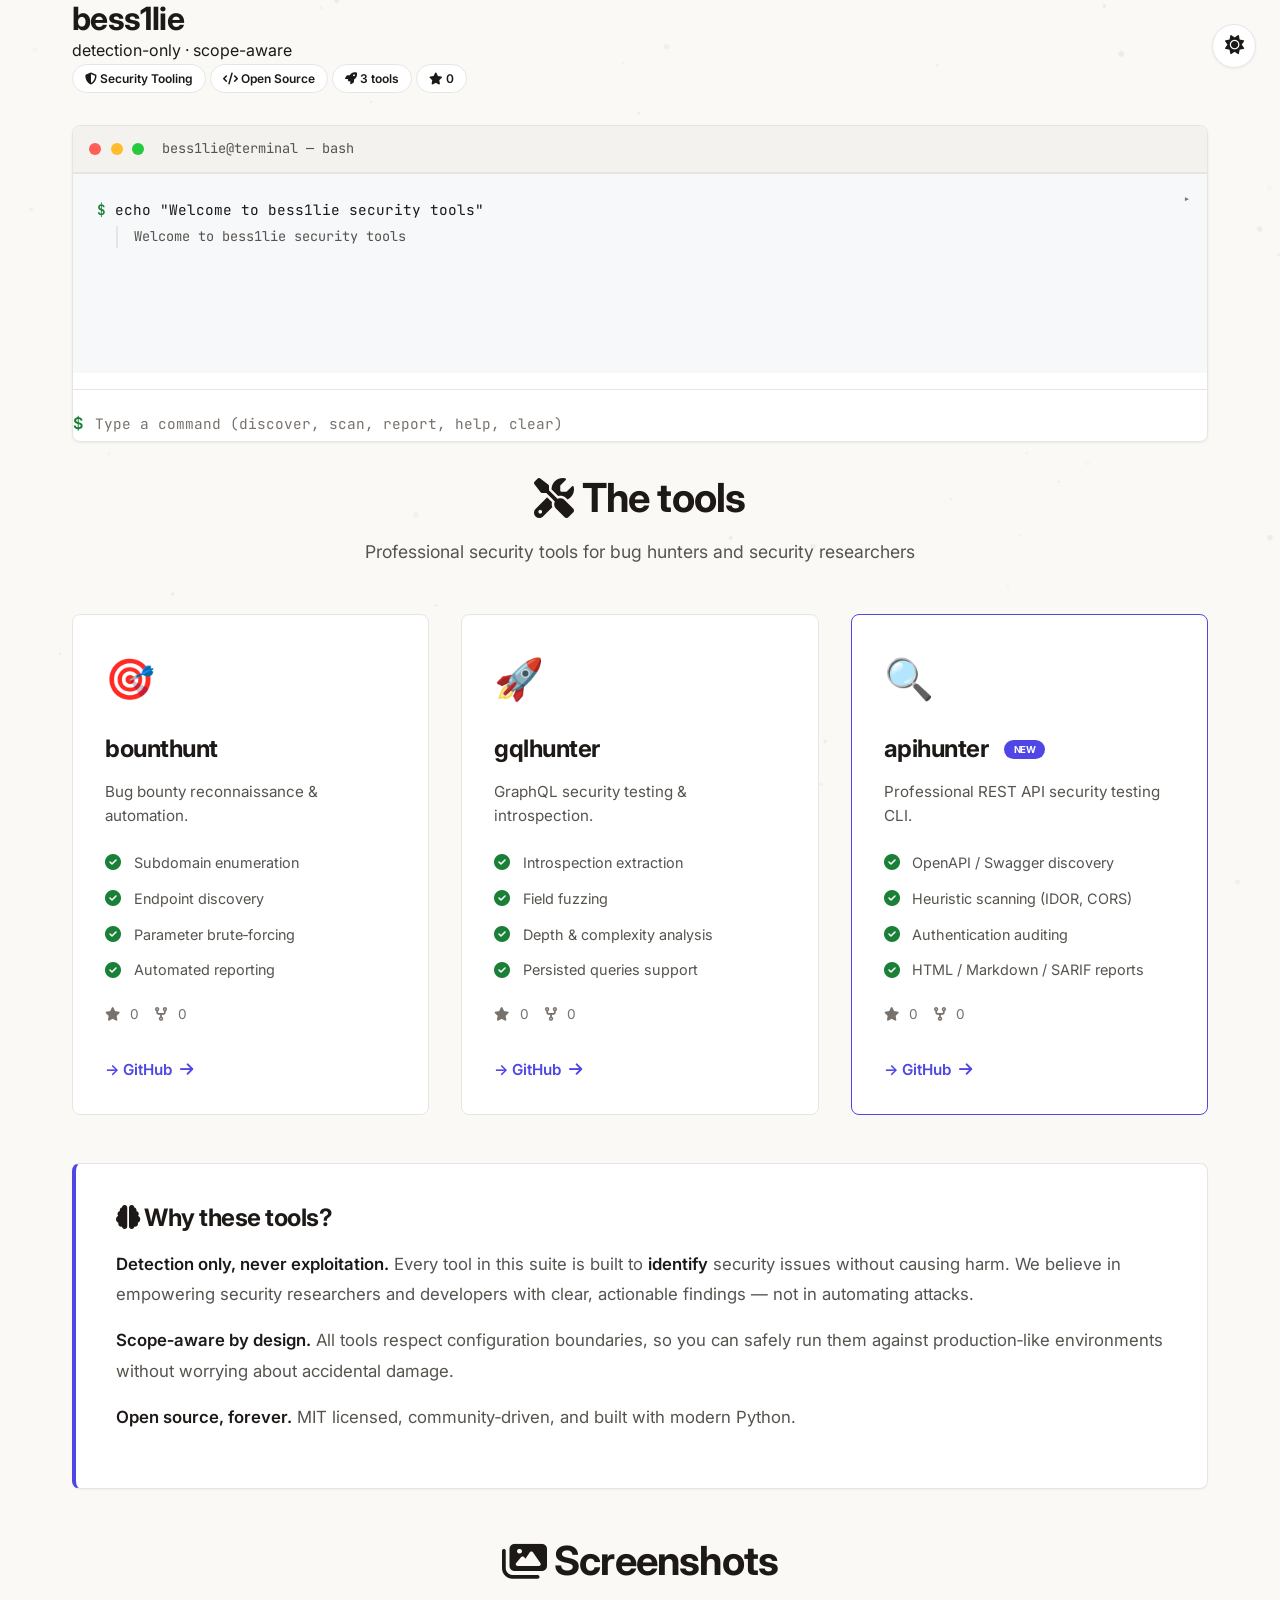
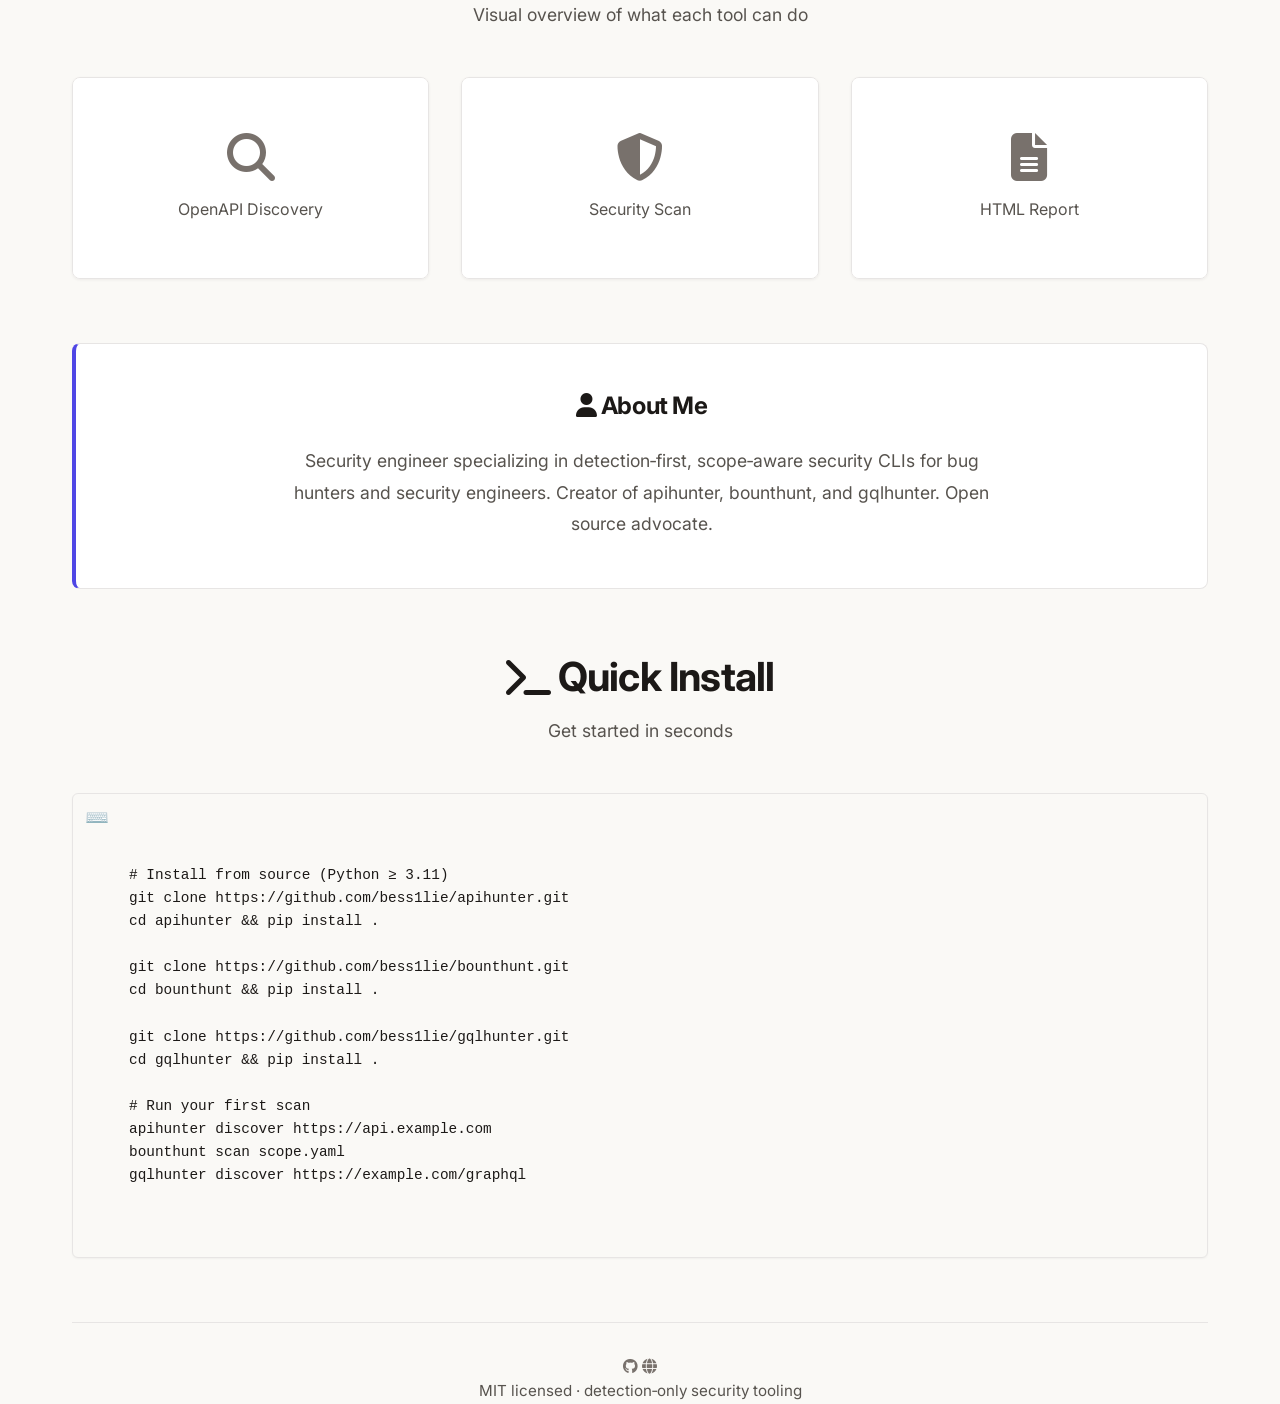
==== commit 113d8eb4: "refactor(bess1lie.github.io): migrate to light theme, backup in /backups/23-08-2026-light-migration/" ====
--- a/index.html
+++ b/index.html
@@ -1,8 +1,10 @@
 <!DOCTYPE html>
-<html lang="en" data-theme="dark">
+<html lang="en" data-theme="light">
 <head>
     <meta charset="UTF-8" />
     <meta name="viewport" content="width=device-width, initial-scale=1.0" />
+    <meta name="color-scheme" content="light dark">
+    <meta name="theme-color" content="#FAF9F6">
     <title>bess1lie · security tooling</title>
     
 <!-- Preload critical fonts -->
@@ -16,9 +18,37 @@
 <link rel="stylesheet" href="https://fonts.googleapis.com/icon?family=Material+Icons">
 
 <style>
-    /* --- CSS Variables (themes) --- */
+    /* --- CSS Variables (themes) — Light default, dark as option --- */
     :root {
-        /* Dark theme (primary) */
+        /* Light theme (primary) — off-white, not pure white */
+        --bg-primary: #FAF9F6;
+        --bg-secondary: #F3F2EE;
+        --bg-card: #FFFFFF;
+        --bg-hover: #F3F2EE;
+        --text-primary: #1C1917;
+        --text-secondary: #57534E;
+        --text-muted: #78716C;
+        --border-color: #E7E5E4;
+        --accent-blue: #4F46E5;
+        --accent-green: #1a7f37;
+        --accent-orange: #bd561d;
+        --accent-red: #cf222e;
+        --accent-yellow: #9a6700;
+        --shadow-sm: 0 1px 2px rgba(28, 25, 23, 0.04);
+        --shadow-md: 0 1px 3px rgba(28, 25, 23, 0.06);
+        --shadow-lg: 0 4px 12px rgba(28, 25, 23, 0.08);
+        --shadow-xl: 0 8px 24px rgba(28, 25, 23, 0.08);
+        --radius-sm: 4px;
+        --radius-md: 6px;
+        --radius-lg: 8px;
+        --radius-xl: 8px;
+        --radius-full: 9999px;
+        --code-bg: #F6F8FA;
+        --code-border: #E7E5E4;
+    }
+    
+    /* Dark theme — option only */
+    [data-theme="dark"] {
         --bg-primary: #0d1117;
         --bg-secondary: #161b22;
         --bg-card: #1c2333;
@@ -27,60 +57,17 @@
         --text-secondary: #8b949e;
         --text-muted: #6e7681;
         --border-color: #30363d;
+        --shadow-sm: 0 1px 2px rgba(0, 0, 0, 0.05);
+        --shadow-md: 0 4px 6px rgba(0, 0, 0, 0.1);
+        --shadow-lg: 0 10px 15px rgba(0, 0, 0, 0.2);
+        --shadow-xl: 0 20px 25px rgba(0, 0, 0, 0.3);
         --accent-blue: #58a6ff;
         --accent-green: #3fb950;
         --accent-orange: #f0883e;
         --accent-red: #f85149;
         --accent-yellow: #d29922;
-        --shadow-sm: 0 1px 2px rgba(0, 0, 0, 0.05);
-        --shadow-md: 0 4px 6px rgba(0, 0, 0, 0.1);
-        --shadow-lg: 0 10px 15px rgba(0, 0, 0, 0.2);
-        --shadow-xl: 0 20px 25px rgba(0, 0, 0, 0.3);
-        --radius-sm: 4px;
-        --radius-md: 8px;
-        --radius-lg: 12px;
-        --radius-xl: 16px;
-        --radius-full: 9999px;
-        
-        /* Light theme overrides */
-        --light-bg-primary: #f6f8fa;
-        --light-bg-secondary: #ffffff;
-        --light-bg-card: #ffffff;
-        --light-bg-hover: #f0f3f6;
-        --light-text-primary: #1f2328;
-        --light-text-secondary: #57606a;
-        --light-text-muted: #8b949e;
-        --light-border-color: #d0d7de;
-        --light-shadow-sm: 0 1px 2px rgba(0, 0, 0, 0.04);
-        --light-shadow-md: 0 4px 6px rgba(0, 0, 0, 0.06);
-        --light-shadow-lg: 0 10px 15px rgba(0, 0, 0, 0.08);
-        --light-shadow-xl: 0 20px 25px rgba(0, 0, 0, 0.1);
-        --light-accent-blue: #0969da;
-        --light-accent-green: #1a7f37;
-        --light-accent-orange: #bd561d;
-        --light-accent-red: #cf222e;
-        --light-accent-yellow: #9a6700;
-    }
-    
-    /* Apply light theme */
-    [data-theme="light"] {
-        --bg-primary: var(--light-bg-primary);
-        --bg-secondary: var(--light-bg-secondary);
-        --bg-card: var(--light-bg-card);
-        --bg-hover: var(--light-bg-hover);
-        --text-primary: var(--light-text-primary);
-        --text-secondary: var(--light-text-secondary);
-        --text-muted: var(--light-text-muted);
-        --border-color: var(--light-border-color);
-        --shadow-sm: var(--light-shadow-sm);
-        --shadow-md: var(--light-shadow-md);
-        --shadow-lg: var(--light-shadow-lg);
-        --shadow-xl: var(--light-shadow-xl);
-        --accent-blue: var(--light-accent-blue);
-        --accent-green: var(--light-accent-green);
-        --accent-orange: var(--light-accent-orange);
-        --accent-red: var(--light-accent-red);
-        --accent-yellow: var(--light-accent-yellow);
+        --code-bg: #0d1117;
+        --code-border: #30363d;
     }
     
     /* --- Reset & base --- */
@@ -153,10 +140,7 @@
         50% { transform: translateY(-10px); }
     }
     
-    @keyframes shimmer {
-        0% { background-position: -200% 0; }
-        100% { background-position: 200% 0; }
-    }
+    @keyframes shimmer { 0% { opacity: 0.97; } 100% { opacity: 1; } }
     
     @keyframes countUp {
         from { opacity: 0; transform: translateY(10px); }
@@ -229,16 +213,12 @@
         transform: translateY(-2px);
     }
     
-    .badge-green { background: rgba(63, 185, 80, 0.1); color: var(--accent-green); border-color: rgba(63, 185, 80, 0.3); }
-    .badge-blue { background: rgba(88, 166, 255, 0.1); color: var(--accent-blue); border-color: rgba(88, 166, 255, 0.3); }
-    .badge-orange { background: rgba(240, 136, 62, 0.1); color: var(--accent-orange); border-color: rgba(240, 136, 62, 0.3); }
-    .badge-red { background: rgba(248, 81, 73, 0.1); color: var(--accent-red); border-color: rgba(248, 81, 73, 0.3); }
-    [data-theme="light"] .badge-green { background: rgba(26, 127, 55, 0.1); border-color: rgba(26, 127, 55, 0.25); }
-    [data-theme="light"] .badge-blue { background: rgba(9, 105, 218, 0.1); border-color: rgba(9, 105, 218, 0.25); }
-    [data-theme="light"] .badge-orange { background: rgba(189, 86, 29, 0.1); border-color: rgba(189, 86, 29, 0.25); }
-    [data-theme="light"] .badge-red { background: rgba(207, 34, 46, 0.1); border-color: rgba(207, 34, 46, 0.25); }
-    
-    /* --- Particle Background --- */
+    .badge-green { background: rgba(26, 127, 55, 0.08); color: var(--accent-green); border-color: rgba(26, 127, 55, 0.2); }
+    .badge-blue { background: rgba(79, 70, 229, 0.08); color: var(--accent-blue); border-color: rgba(79, 70, 229, 0.2); }
+    .badge-orange { background: rgba(189, 86, 29, 0.08); color: var(--accent-orange); border-color: rgba(189, 86, 29, 0.2); }
+    .badge-red { background: rgba(207, 34, 46, 0.08); color: var(--accent-red); border-color: rgba(207, 34, 46, 0.2); }
+    
+    /* --- Particle Background (subtle dots, not AI) --- */
     #particle-canvas {
         position: fixed;
         top: 0;
@@ -248,10 +228,11 @@
         z-index: 1;
         pointer-events: none;
         background: transparent;
-    }
-    
-    [data-theme="light"] #particle-canvas {
-        opacity: 0.5;
+        opacity: 0.35;
+    }
+    
+    [data-theme="dark"] #particle-canvas {
+        opacity: 0.6;
     }
     
     /* --- Theme Toggle --- */
@@ -286,7 +267,7 @@
         border: 1px solid var(--border-color);
         border-radius: var(--radius-lg);
         overflow: hidden;
-        box-shadow: var(--shadow-xl);
+        box-shadow: var(--shadow-md);
         margin: 2rem 0;
         opacity: 0;
         transform: translateY(30px);
@@ -332,9 +313,10 @@
         min-height: 200px;
         max-height: 400px;
         overflow-y: auto;
-        background: var(--bg-primary);
+        background: var(--code-bg);
         color: var(--text-primary);
         position: relative;
+        border-top: 1px solid var(--code-border);
     }
     
     .terminal-body::before {
@@ -451,7 +433,7 @@
     
     .tool-card:hover {
         border-color: var(--accent-blue);
-        box-shadow: var(--shadow-xl);
+        box-shadow: var(--shadow-lg);
     }
     
     .tool-card .icon {
@@ -475,8 +457,8 @@
     }
     
     .tool-card .new-badge {
-        background: var(--accent-orange);
-        color: #0d1117;
+        background: var(--accent-blue);
+        color: #ffffff;
         font-size: 0.6rem;
         font-weight: 700;
         padding: 0.25rem 0.6rem;
@@ -484,11 +466,6 @@
         margin-left: 0.5rem;
         vertical-align: middle;
         text-transform: uppercase;
-        animation: pulse 2s infinite;
-    }
-    
-    [data-theme="light"] .tool-card .new-badge {
-        color: #ffffff;
     }
     
     .tool-card p {
@@ -551,12 +528,13 @@
     
     /* --- Philosophy --- */
     .philosophy {
-        background: linear-gradient(135deg, var(--bg-card), var(--bg-secondary));
+        background: var(--bg-card);
+        border: 1px solid var(--border-color);
         border-left: 4px solid var(--accent-blue);
         padding: 2.5rem;
         border-radius: var(--radius-lg);
         margin: 3rem 0;
-        box-shadow: var(--shadow-lg);
+        box-shadow: var(--shadow-sm);
         position: relative;
         overflow: hidden;
         opacity: 0;
@@ -567,17 +545,6 @@
     .philosophy.active {
         opacity: 1;
         transform: translateY(0);
-    }
-    
-    .philosophy::before {
-        content: "";
-        position: absolute;
-        top: 0;
-        left: 0;
-        width: 100%;
-        height: 100%;
-        background: linear-gradient(45deg, transparent, rgba(88, 166, 255, 0.05), transparent);
-        animation: shimmer 3s infinite;
     }
     
     .philosophy > * {
@@ -636,9 +603,9 @@
     }
     
     .screenshot-item:hover {
-        transform: translateY(-5px) scale(1.02);
+        transform: translateY(-2px);
         border-color: var(--accent-blue);
-        box-shadow: var(--shadow-xl);
+        box-shadow: var(--shadow-lg);
     }
     
     .screenshot-item:hover::after {
@@ -819,7 +786,7 @@
     
     /* --- About Section --- */
     .about-section {
-        background: linear-gradient(135deg, var(--bg-card), var(--bg-secondary));
+        background: var(--bg-card);
         padding: 3rem;
         border-radius: var(--radius-lg);
         margin: 4rem 0;
@@ -850,21 +817,11 @@
     
     /* --- Utility Classes --- */
     .text-gradient {
-        background: linear-gradient(135deg, var(--accent-blue), var(--accent-orange));
-        -webkit-background-clip: text;
-        -webkit-text-fill-color: transparent;
-        background-clip: text;
+        color: var(--accent-blue);
         display: inline-block;
     }
     
-    .shimmer {
-        background: linear-gradient(90deg, 
-            rgba(255,255,255,0) 0%, 
-            rgba(255,255,255,0.1) 50%, 
-            rgba(255,255,255,0) 100%);
-        background-size: 200% 100%;
-        animation: shimmer 3s infinite;
-    }
+    .shimmer { display: none; }
     
     .count-up {
         font-variant-numeric: tabular-nums;
@@ -913,6 +870,17 @@
         .about-section {
             padding: 2rem 1.5rem;
         }
+    }
+
+    /* --- prefers-color-scheme & accessibility --- */
+    @media (prefers-reduced-motion: reduce) {
+        *, *::before, *::after { animation-duration: 0.01ms !important; transition-duration: 0.01ms !important; }
+        #particle-canvas { display: none; }
+    }
+    @media print {
+        body { background: #FFFFFF !important; color: #1C1917 !important; }
+        #particle-canvas, .theme-toggle, .lightbox { display: none !important; }
+        .tool-card, .terminal-wrapper, .philosophy, .about-section { box-shadow: none !important; border: 1px solid #E7E5E4 !important; }
     }
 </style>
 </head>
@@ -1006,7 +974,7 @@
         </div>
 
         <!-- apihunter (NEW) -->
-        <div class="tool-card reveal" data-tilt style="border-color: var(--accent-orange);">
+        <div class="tool-card reveal" data-tilt style="border-color: var(--accent-blue);">
             <span class="icon">🔍</span>
             <h3>apihunter <span class="new-badge">NEW</span></h3>
             <p>Professional REST API security testing CLI.</p>
@@ -1104,9 +1072,12 @@
         html.setAttribute('data-theme', theme);
         localStorage.setItem('theme', theme);
         themeIcon.className = theme === 'dark' ? 'fas fa-moon' : 'fas fa-sun';
-    }
-
-    const savedTheme = localStorage.getItem('theme') || 'dark';
+        // sync theme-color
+        const metaTheme = document.querySelector('meta[name="theme-color"]');
+        if (metaTheme) metaTheme.setAttribute('content', theme === 'dark' ? '#0d1117' : '#FAF9F6');
+    }
+
+    const savedTheme = localStorage.getItem('theme') || 'light';
     setTheme(savedTheme);
 
     themeToggle.addEventListener('click', () => {
@@ -1142,7 +1113,8 @@
         draw() {
             ctx.beginPath();
             ctx.arc(this.x, this.y, this.size, 0, Math.PI * 2);
-            ctx.fillStyle = html.getAttribute('data-theme') === 'dark' ? `rgba(88, 166, 255, ${this.opacity})` : `rgba(0, 0, 0, ${this.opacity})`;
+            const isDark = html.getAttribute('data-theme') === 'dark';
+            ctx.fillStyle = isDark ? `rgba(88, 166, 255, ${this.opacity * 0.7})` : `rgba(28, 25, 23, ${this.opacity * 0.35})`;
             ctx.fill();
         }
     }
@@ -1306,7 +1278,7 @@
     }
     fetchGitHubStats();
 
-    /* --- 3D Tilt Effect --- */
+    /* --- 3D Tilt Effect — subtle, no AI float --- */
     document.querySelectorAll('[data-tilt]').forEach(card => {
         card.addEventListener('mousemove', (e) => {
             const rect = card.getBoundingClientRect();
@@ -1314,9 +1286,9 @@
             const y = e.clientY - rect.top;
             const centerX = rect.width / 2;
             const centerY = rect.height / 2;
-            const rotateX = (y - centerY) / 15;
-            const rotateY = (centerX - x) / 15;
-            card.style.transform = `perspective(1000px) rotateX(${rotateX}deg) rotateY(${rotateY}deg) translateY(-10px)`;
+            const rotateX = (y - centerY) / 25;
+            const rotateY = (centerX - x) / 25;
+            card.style.transform = `perspective(1000px) rotateX(${rotateX}deg) rotateY(${rotateY}deg) translateY(-4px)`;
         });
         card.addEventListener('mouseleave', () => {
             card.style.transform = `perspective(1000px) rotateX(0deg) rotateY(0deg) translateY(0)`;
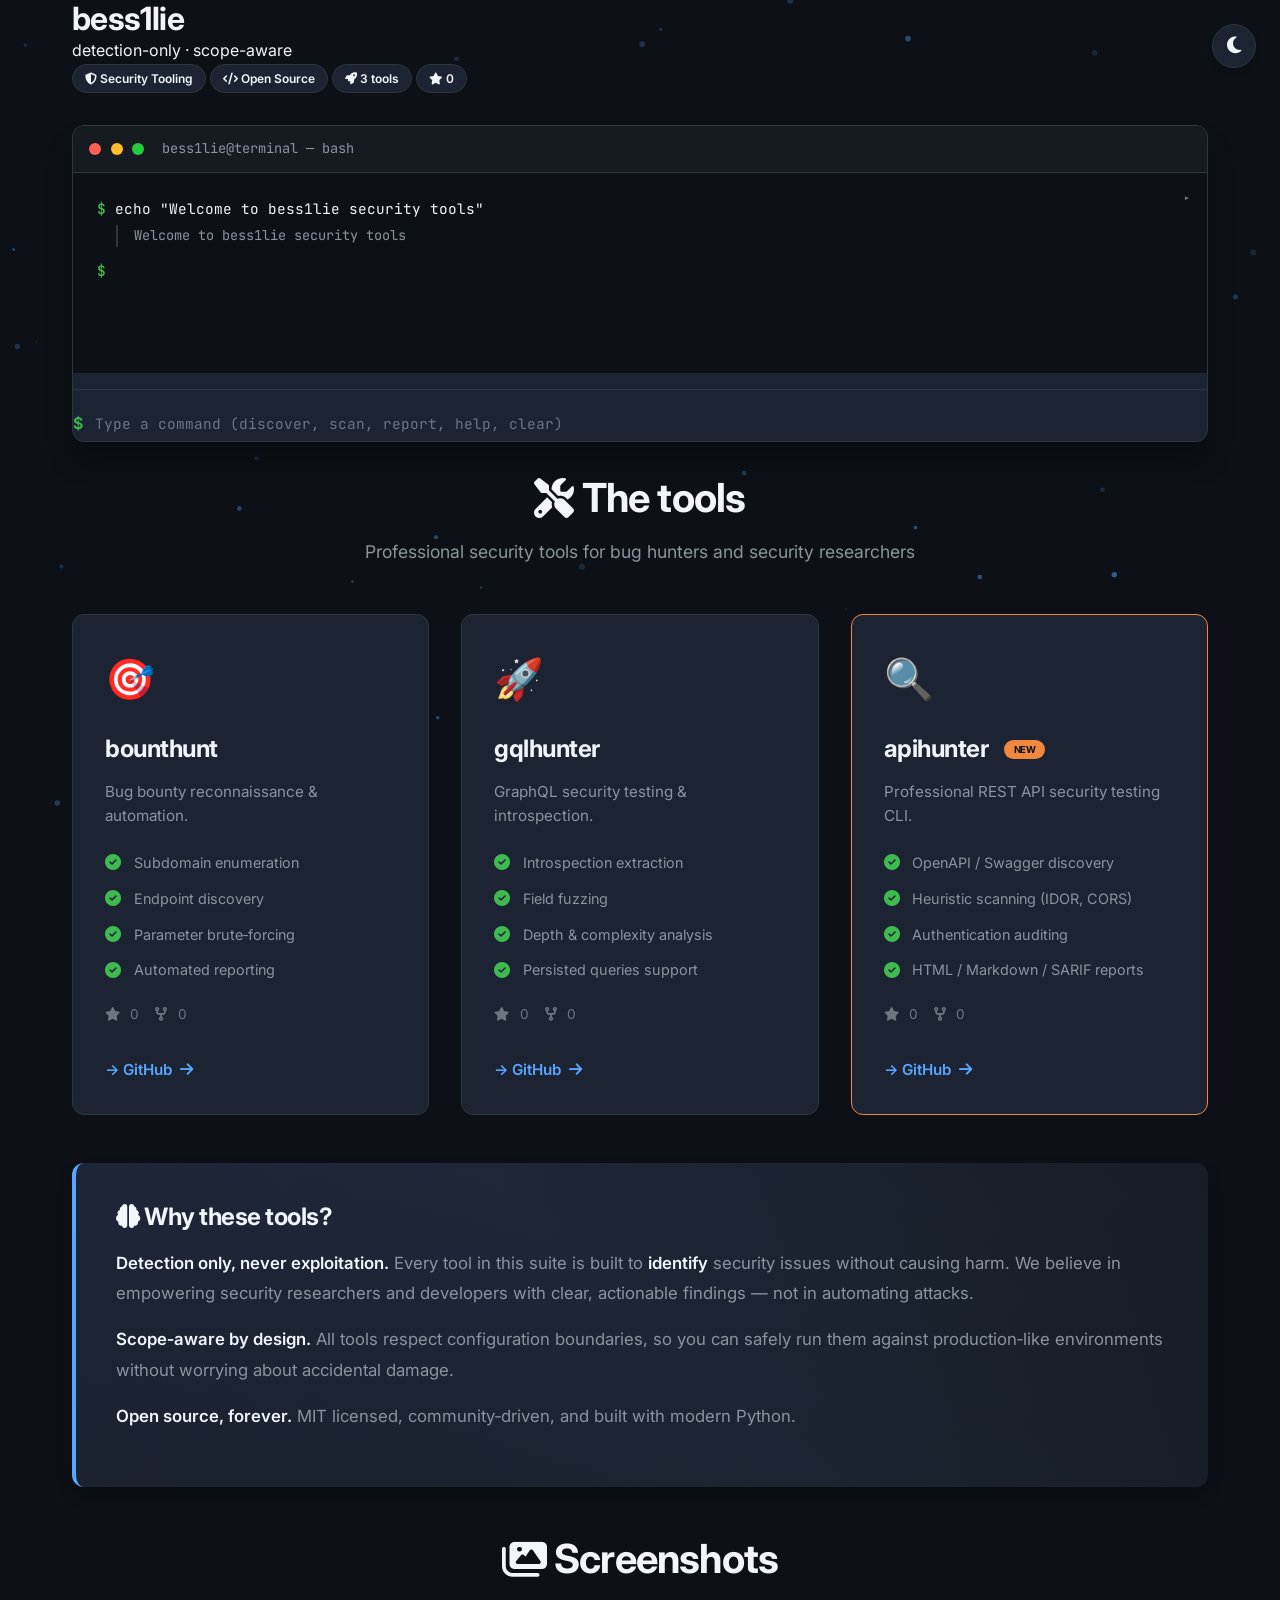
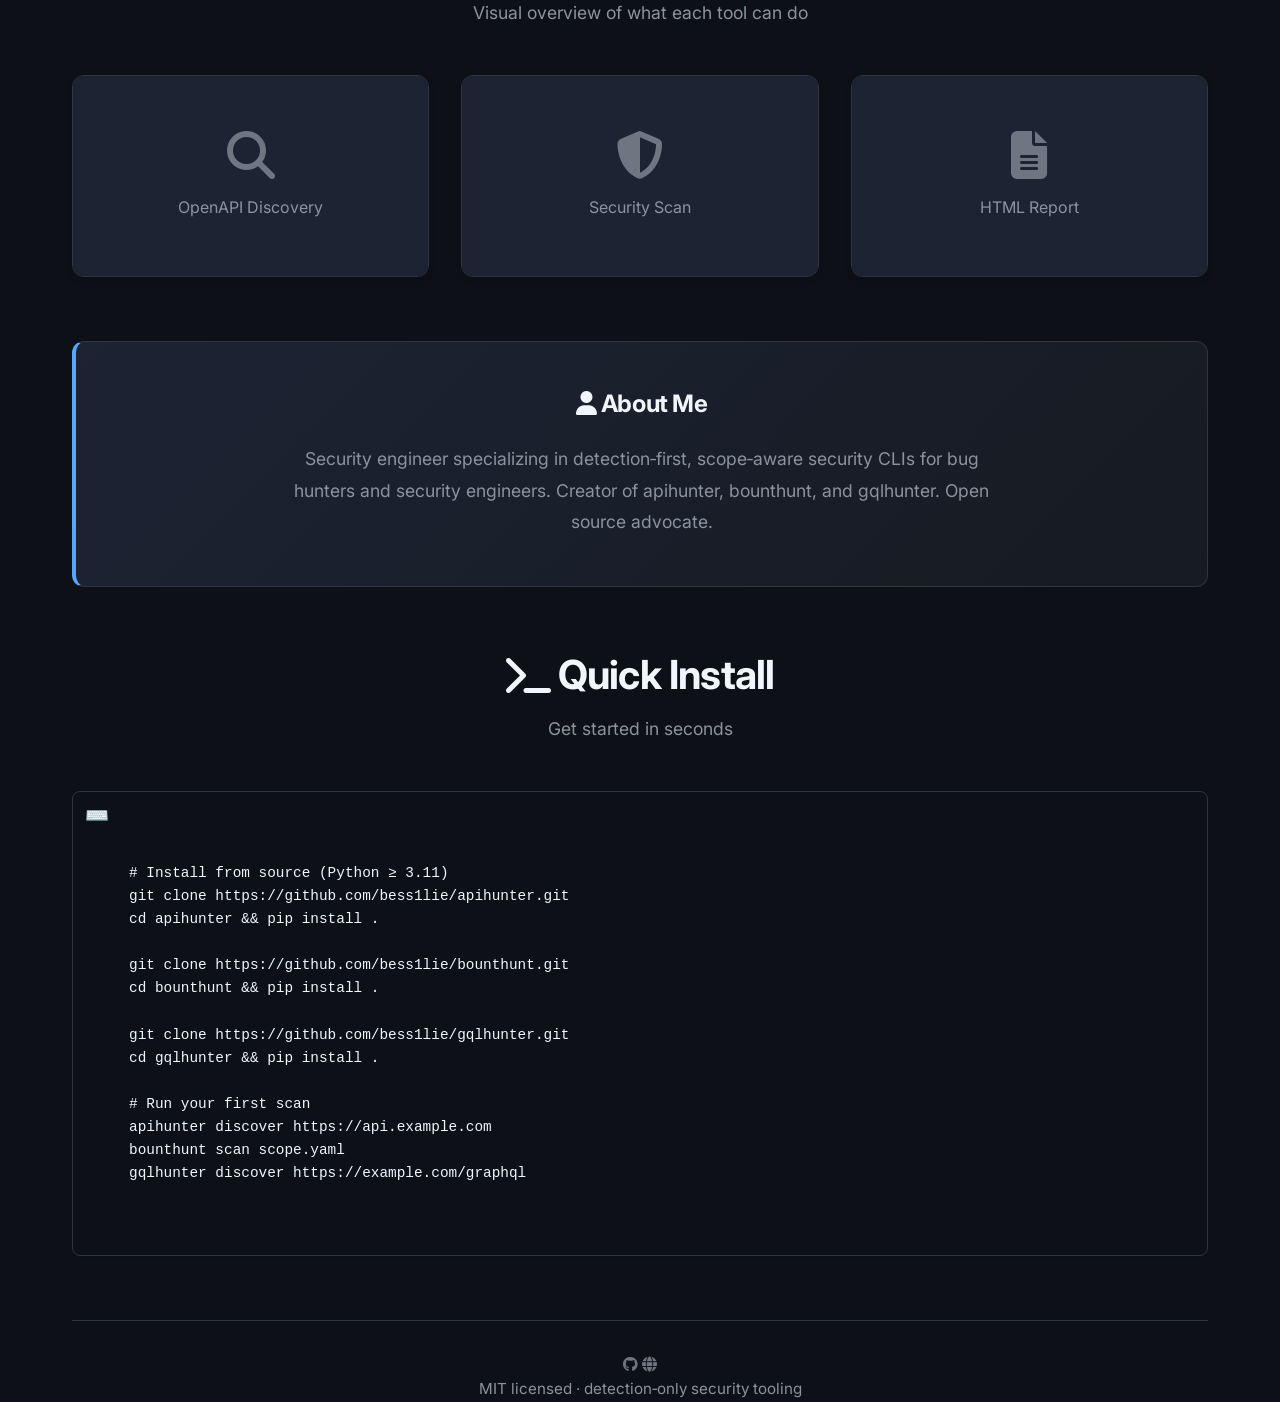
==== commit d4bc43e5: "revert: restore dark theme (global standard 25.08.2026)" ====
--- a/index.html
+++ b/index.html
@@ -1,10 +1,8 @@
 <!DOCTYPE html>
-<html lang="en" data-theme="light">
+<html lang="en" data-theme="dark">
 <head>
     <meta charset="UTF-8" />
     <meta name="viewport" content="width=device-width, initial-scale=1.0" />
-    <meta name="color-scheme" content="light dark">
-    <meta name="theme-color" content="#FAF9F6">
     <title>bess1lie · security tooling</title>
     
 <!-- Preload critical fonts -->
@@ -18,37 +16,9 @@
 <link rel="stylesheet" href="https://fonts.googleapis.com/icon?family=Material+Icons">
 
 <style>
-    /* --- CSS Variables (themes) — Light default, dark as option --- */
+    /* --- CSS Variables (themes) --- */
     :root {
-        /* Light theme (primary) — off-white, not pure white */
-        --bg-primary: #FAF9F6;
-        --bg-secondary: #F3F2EE;
-        --bg-card: #FFFFFF;
-        --bg-hover: #F3F2EE;
-        --text-primary: #1C1917;
-        --text-secondary: #57534E;
-        --text-muted: #78716C;
-        --border-color: #E7E5E4;
-        --accent-blue: #4F46E5;
-        --accent-green: #1a7f37;
-        --accent-orange: #bd561d;
-        --accent-red: #cf222e;
-        --accent-yellow: #9a6700;
-        --shadow-sm: 0 1px 2px rgba(28, 25, 23, 0.04);
-        --shadow-md: 0 1px 3px rgba(28, 25, 23, 0.06);
-        --shadow-lg: 0 4px 12px rgba(28, 25, 23, 0.08);
-        --shadow-xl: 0 8px 24px rgba(28, 25, 23, 0.08);
-        --radius-sm: 4px;
-        --radius-md: 6px;
-        --radius-lg: 8px;
-        --radius-xl: 8px;
-        --radius-full: 9999px;
-        --code-bg: #F6F8FA;
-        --code-border: #E7E5E4;
-    }
-    
-    /* Dark theme — option only */
-    [data-theme="dark"] {
+        /* Dark theme (primary) */
         --bg-primary: #0d1117;
         --bg-secondary: #161b22;
         --bg-card: #1c2333;
@@ -57,17 +27,60 @@
         --text-secondary: #8b949e;
         --text-muted: #6e7681;
         --border-color: #30363d;
-        --shadow-sm: 0 1px 2px rgba(0, 0, 0, 0.05);
-        --shadow-md: 0 4px 6px rgba(0, 0, 0, 0.1);
-        --shadow-lg: 0 10px 15px rgba(0, 0, 0, 0.2);
-        --shadow-xl: 0 20px 25px rgba(0, 0, 0, 0.3);
         --accent-blue: #58a6ff;
         --accent-green: #3fb950;
         --accent-orange: #f0883e;
         --accent-red: #f85149;
         --accent-yellow: #d29922;
-        --code-bg: #0d1117;
-        --code-border: #30363d;
+        --shadow-sm: 0 1px 2px rgba(0, 0, 0, 0.05);
+        --shadow-md: 0 4px 6px rgba(0, 0, 0, 0.1);
+        --shadow-lg: 0 10px 15px rgba(0, 0, 0, 0.2);
+        --shadow-xl: 0 20px 25px rgba(0, 0, 0, 0.3);
+        --radius-sm: 4px;
+        --radius-md: 8px;
+        --radius-lg: 12px;
+        --radius-xl: 16px;
+        --radius-full: 9999px;
+        
+        /* Light theme overrides */
+        --light-bg-primary: #f6f8fa;
+        --light-bg-secondary: #ffffff;
+        --light-bg-card: #ffffff;
+        --light-bg-hover: #f0f3f6;
+        --light-text-primary: #1f2328;
+        --light-text-secondary: #57606a;
+        --light-text-muted: #8b949e;
+        --light-border-color: #d0d7de;
+        --light-shadow-sm: 0 1px 2px rgba(0, 0, 0, 0.04);
+        --light-shadow-md: 0 4px 6px rgba(0, 0, 0, 0.06);
+        --light-shadow-lg: 0 10px 15px rgba(0, 0, 0, 0.08);
+        --light-shadow-xl: 0 20px 25px rgba(0, 0, 0, 0.1);
+        --light-accent-blue: #0969da;
+        --light-accent-green: #1a7f37;
+        --light-accent-orange: #bd561d;
+        --light-accent-red: #cf222e;
+        --light-accent-yellow: #9a6700;
+    }
+    
+    /* Apply light theme */
+    [data-theme="light"] {
+        --bg-primary: var(--light-bg-primary);
+        --bg-secondary: var(--light-bg-secondary);
+        --bg-card: var(--light-bg-card);
+        --bg-hover: var(--light-bg-hover);
+        --text-primary: var(--light-text-primary);
+        --text-secondary: var(--light-text-secondary);
+        --text-muted: var(--light-text-muted);
+        --border-color: var(--light-border-color);
+        --shadow-sm: var(--light-shadow-sm);
+        --shadow-md: var(--light-shadow-md);
+        --shadow-lg: var(--light-shadow-lg);
+        --shadow-xl: var(--light-shadow-xl);
+        --accent-blue: var(--light-accent-blue);
+        --accent-green: var(--light-accent-green);
+        --accent-orange: var(--light-accent-orange);
+        --accent-red: var(--light-accent-red);
+        --accent-yellow: var(--light-accent-yellow);
     }
     
     /* --- Reset & base --- */
@@ -140,7 +153,10 @@
         50% { transform: translateY(-10px); }
     }
     
-    @keyframes shimmer { 0% { opacity: 0.97; } 100% { opacity: 1; } }
+    @keyframes shimmer {
+        0% { background-position: -200% 0; }
+        100% { background-position: 200% 0; }
+    }
     
     @keyframes countUp {
         from { opacity: 0; transform: translateY(10px); }
@@ -213,12 +229,16 @@
         transform: translateY(-2px);
     }
     
-    .badge-green { background: rgba(26, 127, 55, 0.08); color: var(--accent-green); border-color: rgba(26, 127, 55, 0.2); }
-    .badge-blue { background: rgba(79, 70, 229, 0.08); color: var(--accent-blue); border-color: rgba(79, 70, 229, 0.2); }
-    .badge-orange { background: rgba(189, 86, 29, 0.08); color: var(--accent-orange); border-color: rgba(189, 86, 29, 0.2); }
-    .badge-red { background: rgba(207, 34, 46, 0.08); color: var(--accent-red); border-color: rgba(207, 34, 46, 0.2); }
-    
-    /* --- Particle Background (subtle dots, not AI) --- */
+    .badge-green { background: rgba(63, 185, 80, 0.1); color: var(--accent-green); border-color: rgba(63, 185, 80, 0.3); }
+    .badge-blue { background: rgba(88, 166, 255, 0.1); color: var(--accent-blue); border-color: rgba(88, 166, 255, 0.3); }
+    .badge-orange { background: rgba(240, 136, 62, 0.1); color: var(--accent-orange); border-color: rgba(240, 136, 62, 0.3); }
+    .badge-red { background: rgba(248, 81, 73, 0.1); color: var(--accent-red); border-color: rgba(248, 81, 73, 0.3); }
+    [data-theme="light"] .badge-green { background: rgba(26, 127, 55, 0.1); border-color: rgba(26, 127, 55, 0.25); }
+    [data-theme="light"] .badge-blue { background: rgba(9, 105, 218, 0.1); border-color: rgba(9, 105, 218, 0.25); }
+    [data-theme="light"] .badge-orange { background: rgba(189, 86, 29, 0.1); border-color: rgba(189, 86, 29, 0.25); }
+    [data-theme="light"] .badge-red { background: rgba(207, 34, 46, 0.1); border-color: rgba(207, 34, 46, 0.25); }
+    
+    /* --- Particle Background --- */
     #particle-canvas {
         position: fixed;
         top: 0;
@@ -228,11 +248,10 @@
         z-index: 1;
         pointer-events: none;
         background: transparent;
-        opacity: 0.35;
-    }
-    
-    [data-theme="dark"] #particle-canvas {
-        opacity: 0.6;
+    }
+    
+    [data-theme="light"] #particle-canvas {
+        opacity: 0.5;
     }
     
     /* --- Theme Toggle --- */
@@ -267,7 +286,7 @@
         border: 1px solid var(--border-color);
         border-radius: var(--radius-lg);
         overflow: hidden;
-        box-shadow: var(--shadow-md);
+        box-shadow: var(--shadow-xl);
         margin: 2rem 0;
         opacity: 0;
         transform: translateY(30px);
@@ -313,10 +332,9 @@
         min-height: 200px;
         max-height: 400px;
         overflow-y: auto;
-        background: var(--code-bg);
+        background: var(--bg-primary);
         color: var(--text-primary);
         position: relative;
-        border-top: 1px solid var(--code-border);
     }
     
     .terminal-body::before {
@@ -433,7 +451,7 @@
     
     .tool-card:hover {
         border-color: var(--accent-blue);
-        box-shadow: var(--shadow-lg);
+        box-shadow: var(--shadow-xl);
     }
     
     .tool-card .icon {
@@ -457,8 +475,8 @@
     }
     
     .tool-card .new-badge {
-        background: var(--accent-blue);
-        color: #ffffff;
+        background: var(--accent-orange);
+        color: #0d1117;
         font-size: 0.6rem;
         font-weight: 700;
         padding: 0.25rem 0.6rem;
@@ -466,6 +484,11 @@
         margin-left: 0.5rem;
         vertical-align: middle;
         text-transform: uppercase;
+        animation: pulse 2s infinite;
+    }
+    
+    [data-theme="light"] .tool-card .new-badge {
+        color: #ffffff;
     }
     
     .tool-card p {
@@ -528,13 +551,12 @@
     
     /* --- Philosophy --- */
     .philosophy {
-        background: var(--bg-card);
-        border: 1px solid var(--border-color);
+        background: linear-gradient(135deg, var(--bg-card), var(--bg-secondary));
         border-left: 4px solid var(--accent-blue);
         padding: 2.5rem;
         border-radius: var(--radius-lg);
         margin: 3rem 0;
-        box-shadow: var(--shadow-sm);
+        box-shadow: var(--shadow-lg);
         position: relative;
         overflow: hidden;
         opacity: 0;
@@ -545,6 +567,17 @@
     .philosophy.active {
         opacity: 1;
         transform: translateY(0);
+    }
+    
+    .philosophy::before {
+        content: "";
+        position: absolute;
+        top: 0;
+        left: 0;
+        width: 100%;
+        height: 100%;
+        background: linear-gradient(45deg, transparent, rgba(88, 166, 255, 0.05), transparent);
+        animation: shimmer 3s infinite;
     }
     
     .philosophy > * {
@@ -603,9 +636,9 @@
     }
     
     .screenshot-item:hover {
-        transform: translateY(-2px);
+        transform: translateY(-5px) scale(1.02);
         border-color: var(--accent-blue);
-        box-shadow: var(--shadow-lg);
+        box-shadow: var(--shadow-xl);
     }
     
     .screenshot-item:hover::after {
@@ -786,7 +819,7 @@
     
     /* --- About Section --- */
     .about-section {
-        background: var(--bg-card);
+        background: linear-gradient(135deg, var(--bg-card), var(--bg-secondary));
         padding: 3rem;
         border-radius: var(--radius-lg);
         margin: 4rem 0;
@@ -817,11 +850,21 @@
     
     /* --- Utility Classes --- */
     .text-gradient {
-        color: var(--accent-blue);
+        background: linear-gradient(135deg, var(--accent-blue), var(--accent-orange));
+        -webkit-background-clip: text;
+        -webkit-text-fill-color: transparent;
+        background-clip: text;
         display: inline-block;
     }
     
-    .shimmer { display: none; }
+    .shimmer {
+        background: linear-gradient(90deg, 
+            rgba(255,255,255,0) 0%, 
+            rgba(255,255,255,0.1) 50%, 
+            rgba(255,255,255,0) 100%);
+        background-size: 200% 100%;
+        animation: shimmer 3s infinite;
+    }
     
     .count-up {
         font-variant-numeric: tabular-nums;
@@ -870,17 +913,6 @@
         .about-section {
             padding: 2rem 1.5rem;
         }
-    }
-
-    /* --- prefers-color-scheme & accessibility --- */
-    @media (prefers-reduced-motion: reduce) {
-        *, *::before, *::after { animation-duration: 0.01ms !important; transition-duration: 0.01ms !important; }
-        #particle-canvas { display: none; }
-    }
-    @media print {
-        body { background: #FFFFFF !important; color: #1C1917 !important; }
-        #particle-canvas, .theme-toggle, .lightbox { display: none !important; }
-        .tool-card, .terminal-wrapper, .philosophy, .about-section { box-shadow: none !important; border: 1px solid #E7E5E4 !important; }
     }
 </style>
 </head>
@@ -974,7 +1006,7 @@
         </div>
 
         <!-- apihunter (NEW) -->
-        <div class="tool-card reveal" data-tilt style="border-color: var(--accent-blue);">
+        <div class="tool-card reveal" data-tilt style="border-color: var(--accent-orange);">
             <span class="icon">🔍</span>
             <h3>apihunter <span class="new-badge">NEW</span></h3>
             <p>Professional REST API security testing CLI.</p>
@@ -1072,12 +1104,9 @@
         html.setAttribute('data-theme', theme);
         localStorage.setItem('theme', theme);
         themeIcon.className = theme === 'dark' ? 'fas fa-moon' : 'fas fa-sun';
-        // sync theme-color
-        const metaTheme = document.querySelector('meta[name="theme-color"]');
-        if (metaTheme) metaTheme.setAttribute('content', theme === 'dark' ? '#0d1117' : '#FAF9F6');
-    }
-
-    const savedTheme = localStorage.getItem('theme') || 'light';
+    }
+
+    const savedTheme = localStorage.getItem('theme') || 'dark';
     setTheme(savedTheme);
 
     themeToggle.addEventListener('click', () => {
@@ -1113,8 +1142,7 @@
         draw() {
             ctx.beginPath();
             ctx.arc(this.x, this.y, this.size, 0, Math.PI * 2);
-            const isDark = html.getAttribute('data-theme') === 'dark';
-            ctx.fillStyle = isDark ? `rgba(88, 166, 255, ${this.opacity * 0.7})` : `rgba(28, 25, 23, ${this.opacity * 0.35})`;
+            ctx.fillStyle = html.getAttribute('data-theme') === 'dark' ? `rgba(88, 166, 255, ${this.opacity})` : `rgba(0, 0, 0, ${this.opacity})`;
             ctx.fill();
         }
     }
@@ -1278,7 +1306,7 @@
     }
     fetchGitHubStats();
 
-    /* --- 3D Tilt Effect — subtle, no AI float --- */
+    /* --- 3D Tilt Effect --- */
     document.querySelectorAll('[data-tilt]').forEach(card => {
         card.addEventListener('mousemove', (e) => {
             const rect = card.getBoundingClientRect();
@@ -1286,9 +1314,9 @@
             const y = e.clientY - rect.top;
             const centerX = rect.width / 2;
             const centerY = rect.height / 2;
-            const rotateX = (y - centerY) / 25;
-            const rotateY = (centerX - x) / 25;
-            card.style.transform = `perspective(1000px) rotateX(${rotateX}deg) rotateY(${rotateY}deg) translateY(-4px)`;
+            const rotateX = (y - centerY) / 15;
+            const rotateY = (centerX - x) / 15;
+            card.style.transform = `perspective(1000px) rotateX(${rotateX}deg) rotateY(${rotateY}deg) translateY(-10px)`;
         });
         card.addEventListener('mouseleave', () => {
             card.style.transform = `perspective(1000px) rotateX(0deg) rotateY(0deg) translateY(0)`;
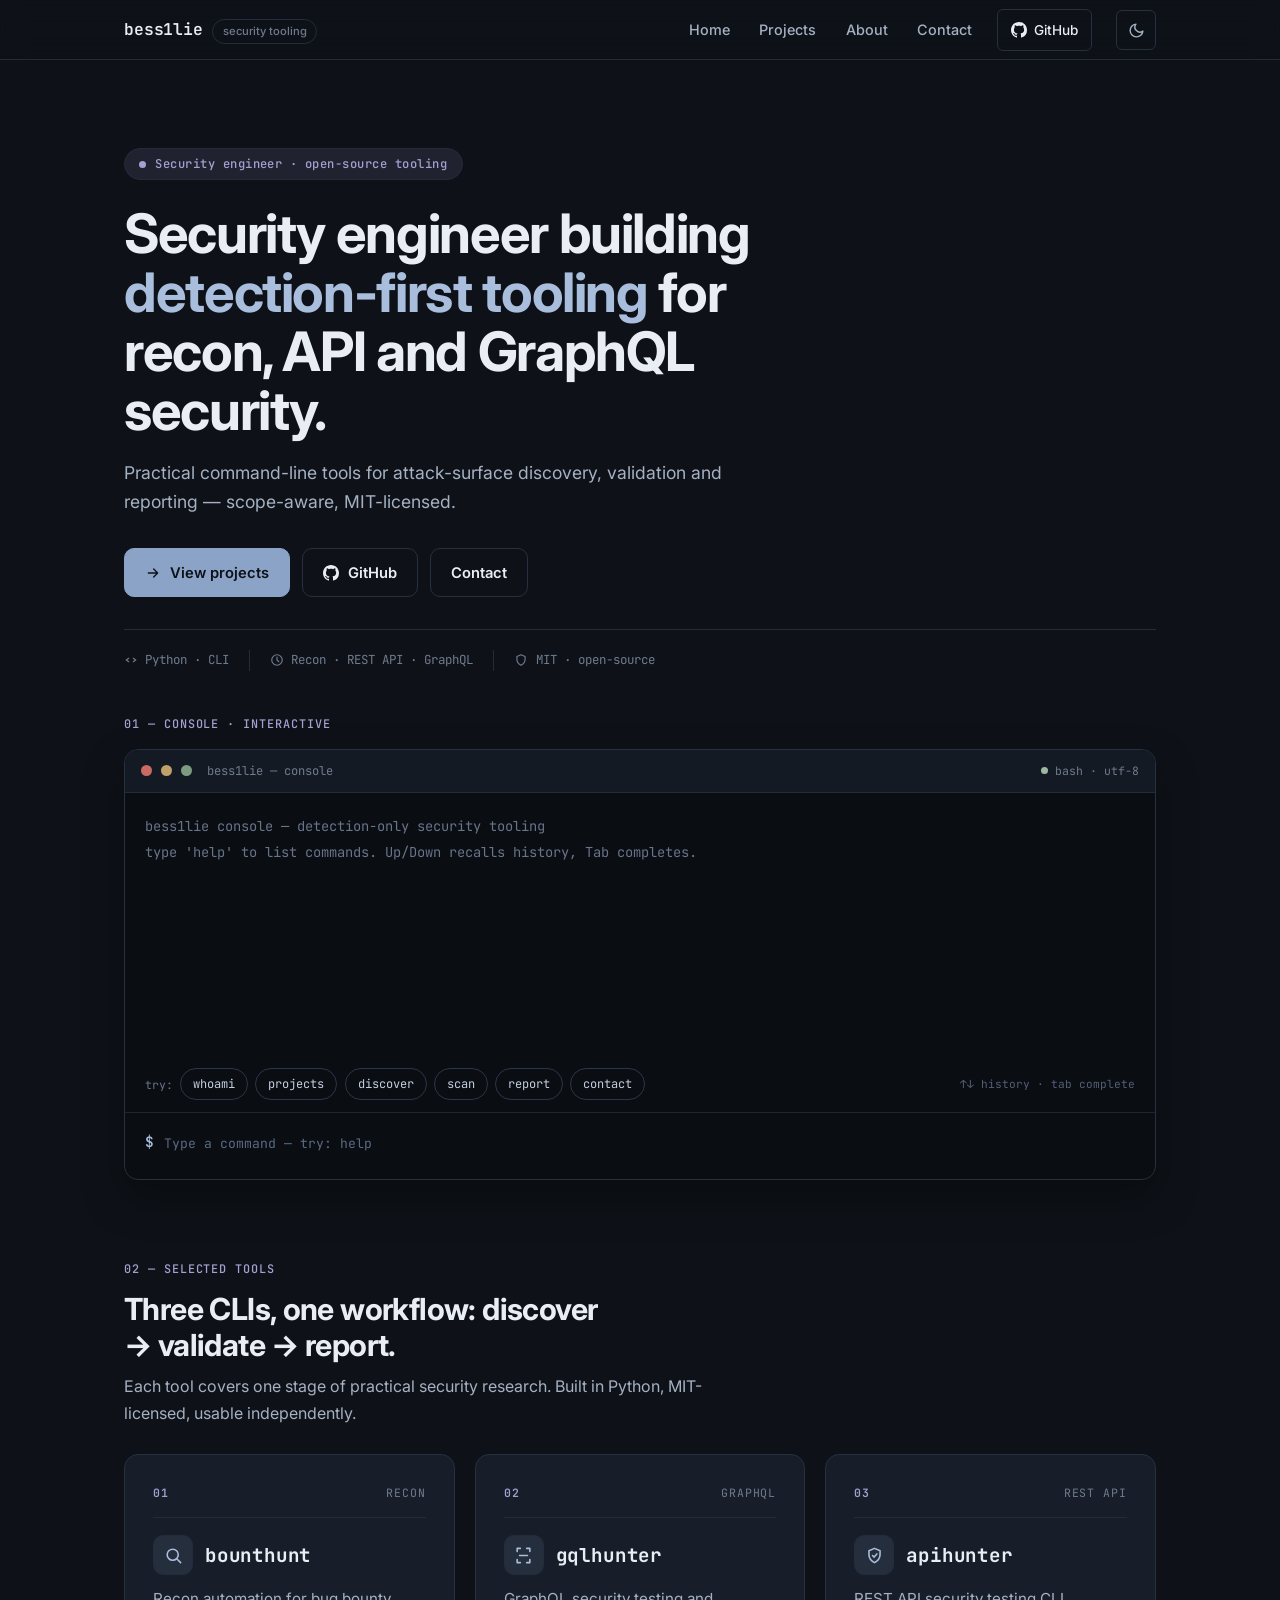
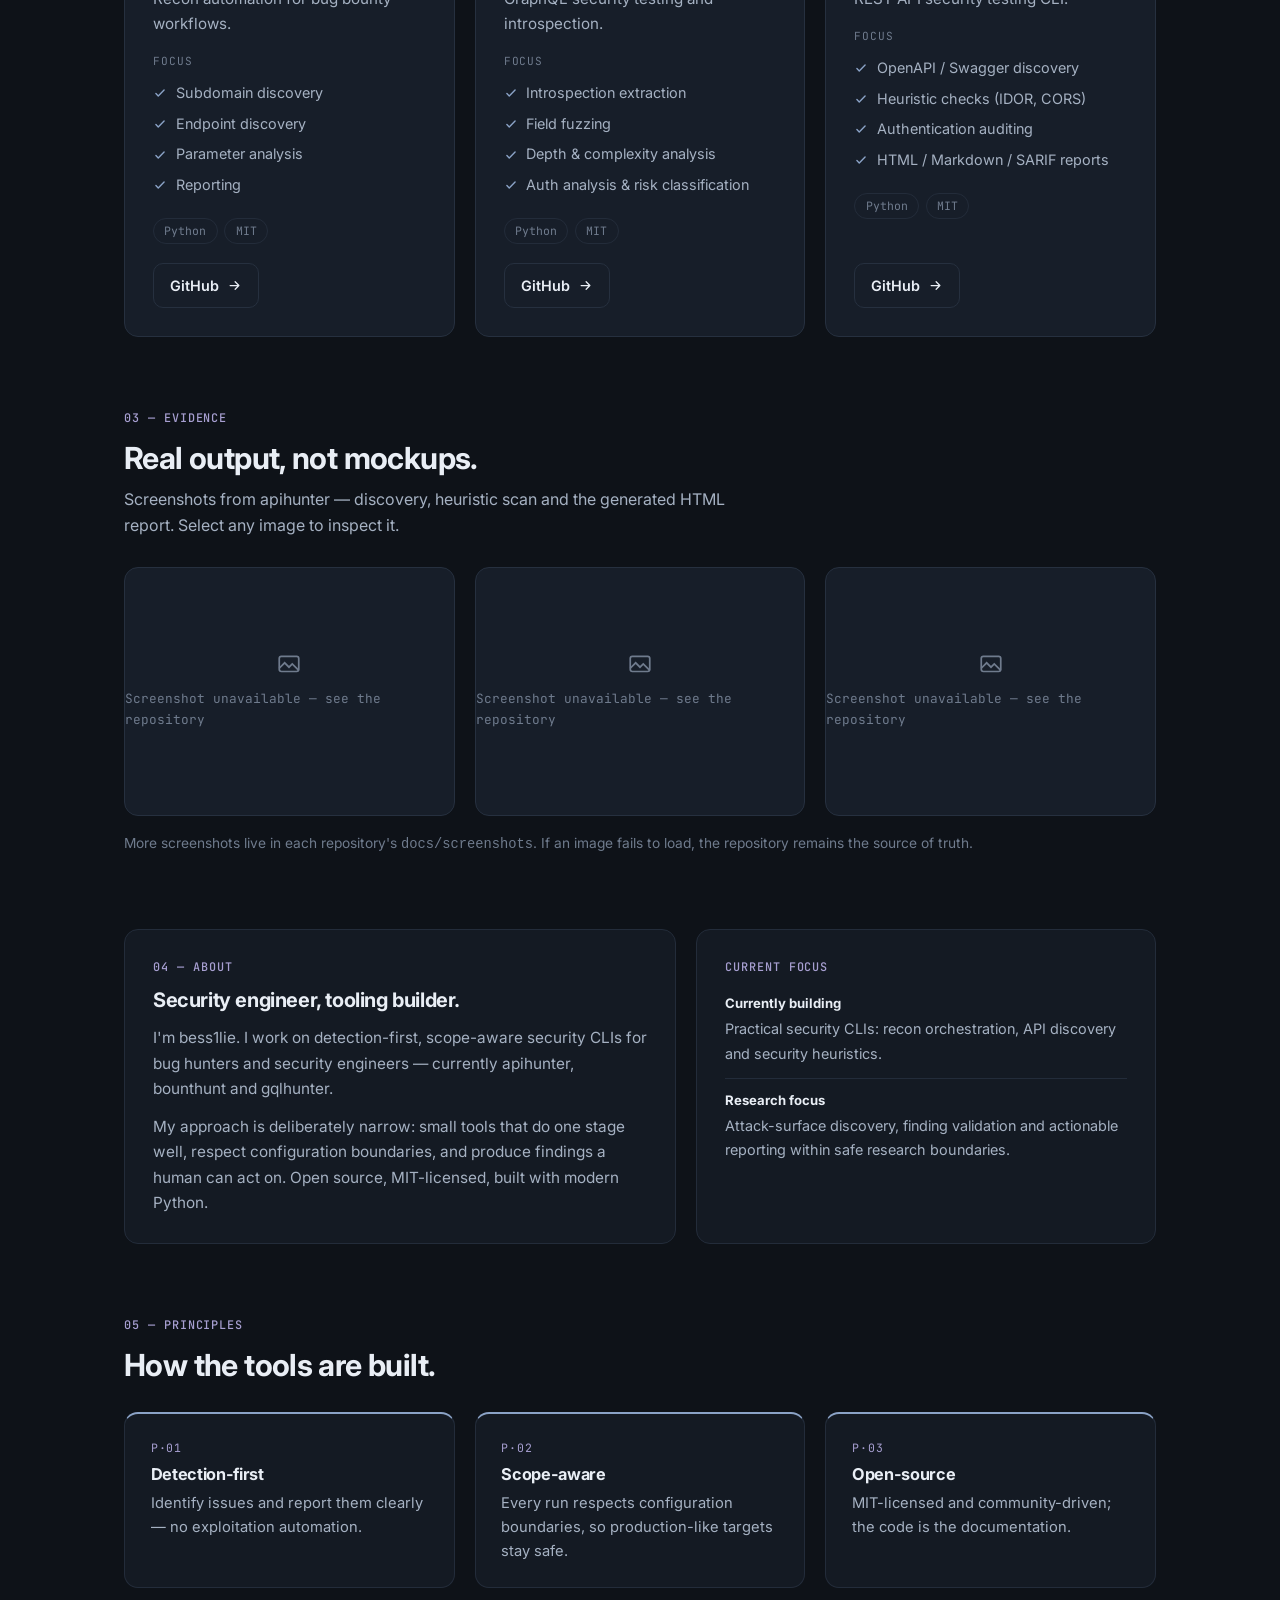
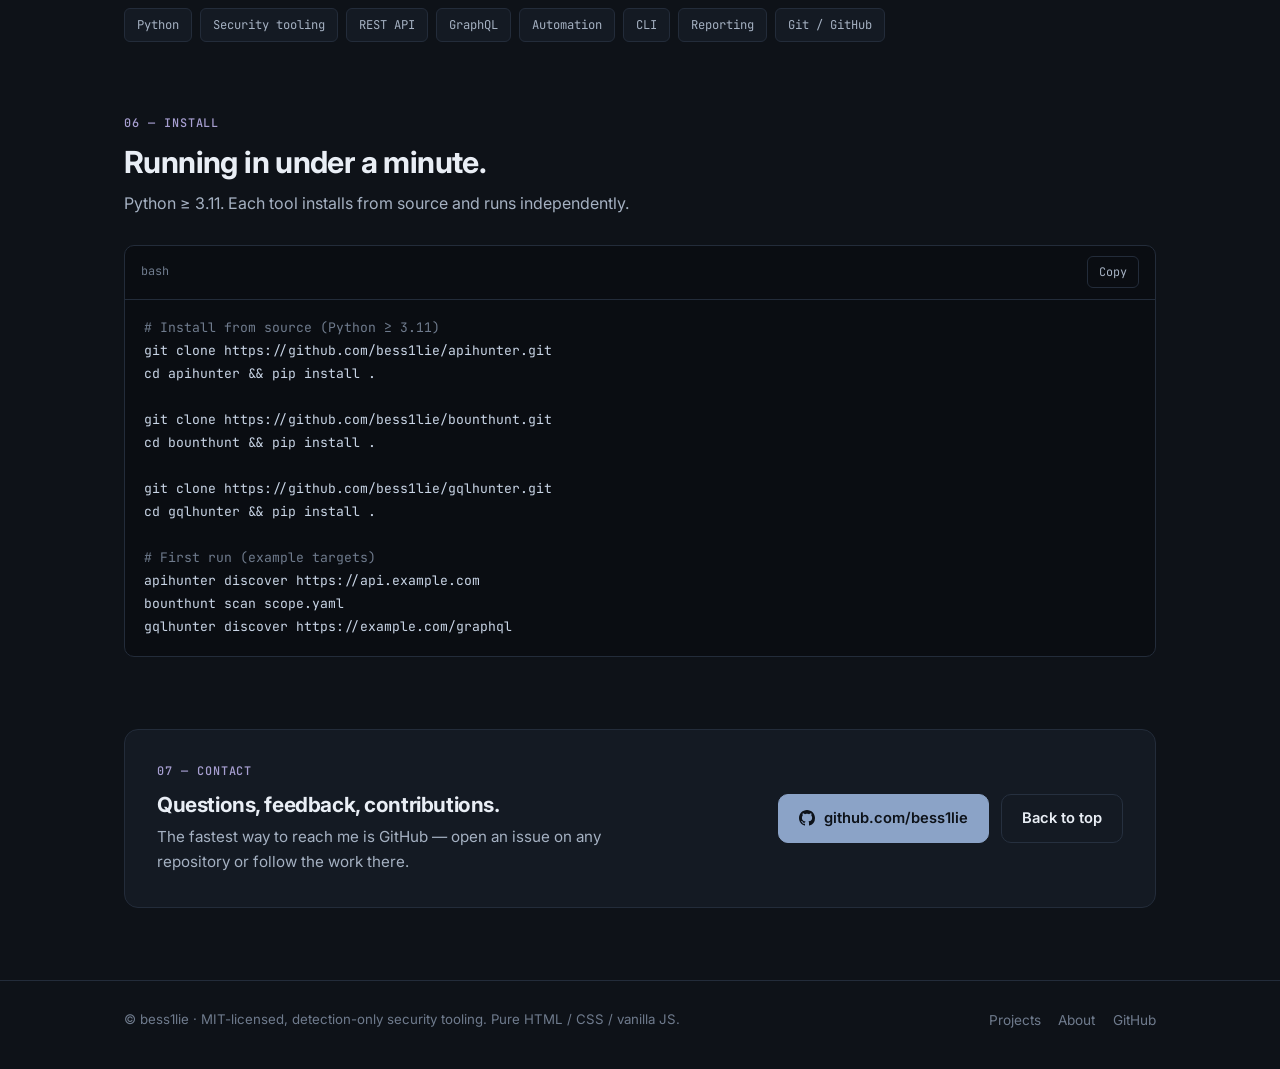
==== commit 7ec36cff: "refactor: polish security engineering portfolio" ====
--- a/index.html
+++ b/index.html
@@ -1,1373 +1,1039 @@
 <!DOCTYPE html>
 <html lang="en" data-theme="dark">
 <head>
-    <meta charset="UTF-8" />
-    <meta name="viewport" content="width=device-width, initial-scale=1.0" />
-    <title>bess1lie · security tooling</title>
-    
-<!-- Preload critical fonts -->
-<link rel="preload" href="https://fonts.googleapis.com/css2?family=Inter:wght@400;600;700&family=JetBrains+Mono:wght@400;600&display=swap" as="style">
-<link rel="stylesheet" href="https://fonts.googleapis.com/css2?family=Inter:wght@400;600;700&family=JetBrains+Mono:wght@400;600&display=swap" media="print" onload="this.media='all'">
-
-<!-- Font Awesome -->
-<link rel="stylesheet" href="https://cdnjs.cloudflare.com/ajax/libs/font-awesome/6.5.0/css/all.min.css" media="print" onload="this.media='all'">
-
-<!-- Material Icons for additional icons -->
-<link rel="stylesheet" href="https://fonts.googleapis.com/icon?family=Material+Icons">
-
+<meta charset="UTF-8" />
+<meta name="viewport" content="width=device-width, initial-scale=1.0" />
+<title>bess1lie — Security Engineer · Detection-First Tooling</title>
+<meta name="description" content="bess1lie — security engineer building detection-first, scope-aware open-source tooling for recon, API and GraphQL security: bounthunt, gqlhunter, apihunter." />
+<meta name="theme-color" content="#0e1218" />
+<link rel="canonical" href="https://bess1lie.github.io/" />
+<meta property="og:type" content="website" />
+<meta property="og:site_name" content="bess1lie" />
+<meta property="og:title" content="bess1lie — Security Engineer · Detection-First Tooling" />
+<meta property="og:description" content="Detection-first, scope-aware open-source security tooling for recon, API and GraphQL security: bounthunt, gqlhunter, apihunter." />
+<meta property="og:url" content="https://bess1lie.github.io/" />
+<link rel="icon" type="image/svg+xml" href="favicon.svg" />
+<link rel="preconnect" href="https://fonts.googleapis.com" />
+<link rel="preconnect" href="https://fonts.gstatic.com" crossorigin />
+<link rel="stylesheet" href="https://fonts.googleapis.com/css2?family=Inter:wght@400;500;600;700&family=JetBrains+Mono:wght@400;500;600&display=swap" />
 <style>
-    /* --- CSS Variables (themes) --- */
-    :root {
-        /* Dark theme (primary) */
-        --bg-primary: #0d1117;
-        --bg-secondary: #161b22;
-        --bg-card: #1c2333;
-        --bg-hover: #2d3748;
-        --text-primary: #f0f6fc;
-        --text-secondary: #8b949e;
-        --text-muted: #6e7681;
-        --border-color: #30363d;
-        --accent-blue: #58a6ff;
-        --accent-green: #3fb950;
-        --accent-orange: #f0883e;
-        --accent-red: #f85149;
-        --accent-yellow: #d29922;
-        --shadow-sm: 0 1px 2px rgba(0, 0, 0, 0.05);
-        --shadow-md: 0 4px 6px rgba(0, 0, 0, 0.1);
-        --shadow-lg: 0 10px 15px rgba(0, 0, 0, 0.2);
-        --shadow-xl: 0 20px 25px rgba(0, 0, 0, 0.3);
-        --radius-sm: 4px;
-        --radius-md: 8px;
-        --radius-lg: 12px;
-        --radius-xl: 16px;
-        --radius-full: 9999px;
-        
-        /* Light theme overrides */
-        --light-bg-primary: #f6f8fa;
-        --light-bg-secondary: #ffffff;
-        --light-bg-card: #ffffff;
-        --light-bg-hover: #f0f3f6;
-        --light-text-primary: #1f2328;
-        --light-text-secondary: #57606a;
-        --light-text-muted: #8b949e;
-        --light-border-color: #d0d7de;
-        --light-shadow-sm: 0 1px 2px rgba(0, 0, 0, 0.04);
-        --light-shadow-md: 0 4px 6px rgba(0, 0, 0, 0.06);
-        --light-shadow-lg: 0 10px 15px rgba(0, 0, 0, 0.08);
-        --light-shadow-xl: 0 20px 25px rgba(0, 0, 0, 0.1);
-        --light-accent-blue: #0969da;
-        --light-accent-green: #1a7f37;
-        --light-accent-orange: #bd561d;
-        --light-accent-red: #cf222e;
-        --light-accent-yellow: #9a6700;
-    }
-    
-    /* Apply light theme */
-    [data-theme="light"] {
-        --bg-primary: var(--light-bg-primary);
-        --bg-secondary: var(--light-bg-secondary);
-        --bg-card: var(--light-bg-card);
-        --bg-hover: var(--light-bg-hover);
-        --text-primary: var(--light-text-primary);
-        --text-secondary: var(--light-text-secondary);
-        --text-muted: var(--light-text-muted);
-        --border-color: var(--light-border-color);
-        --shadow-sm: var(--light-shadow-sm);
-        --shadow-md: var(--light-shadow-md);
-        --shadow-lg: var(--light-shadow-lg);
-        --shadow-xl: var(--light-shadow-xl);
-        --accent-blue: var(--light-accent-blue);
-        --accent-green: var(--light-accent-green);
-        --accent-orange: var(--light-accent-orange);
-        --accent-red: var(--light-accent-red);
-        --accent-yellow: var(--light-accent-yellow);
-    }
-    
-    /* --- Reset & base --- */
-    * {
-        margin: 0;
-        padding: 0;
-        box-sizing: border-box;
-    }
-    
-    html {
-        scroll-behavior: smooth;
-        scroll-padding-top: 80px;
-    }
-    
-    body {
-        background-color: var(--bg-primary);
-        color: var(--text-primary);
-        font-family: 'Inter', -apple-system, BlinkMacSystemFont, sans-serif;
-        line-height: 1.6;
-        padding: 0;
-        display: flex;
-        flex-direction: column;
-        align-items: center;
-        min-height: 100vh;
-        overflow-x: hidden;
-        transition: background-color 0.3s ease, color 0.3s ease;
-    }
-    
-    a {
-        color: var(--accent-blue);
-        text-decoration: none;
-        transition: all 0.2s ease;
-    }
-    
-    a:hover {
-        color: var(--accent-orange);
-        text-decoration: none;
-    }
-    
-    h1, h2, h3 {
-        font-weight: 700;
-        letter-spacing: -0.02em;
-        line-height: 1.2;
-    }
-    
-    /* --- Animations --- */
-    @keyframes fadeInUp {
-        from {
-            opacity: 0;
-            transform: translateY(30px);
-        }
-        to {
-            opacity: 1;
-            transform: translateY(0);
-        }
-    }
-    
-    @keyframes fadeIn {
-        from { opacity: 0; }
-        to { opacity: 1; }
-    }
-    
-    @keyframes pulse {
-        0%, 100% { opacity: 1; }
-        50% { opacity: 0.6; }
-    }
-    
-    @keyframes float {
-        0%, 100% { transform: translateY(0px); }
-        50% { transform: translateY(-10px); }
-    }
-    
-    @keyframes shimmer {
-        0% { background-position: -200% 0; }
-        100% { background-position: 200% 0; }
-    }
-    
-    @keyframes countUp {
-        from { opacity: 0; transform: translateY(10px); }
-        to { opacity: 1; transform: translateY(0); }
-    }
-    
-    @keyframes spin {
-        from { transform: rotate(0deg); }
-        to { transform: rotate(360deg); }
-    }
-    
-    @keyframes ripple {
-        0% { transform: scale(0); opacity: 0.5; }
-        100% { transform: scale(2); opacity: 0; }
-    }
-    
-    /* --- Reusable classes --- */
-    .container {
-        max-width: 1200px;
-        width: 100%;
-        padding: 0 2rem;
-        margin: 0 auto;
-        position: relative;
-        z-index: 10;
-    }
-    
-    .section-header {
-        text-align: center;
-        margin-bottom: 3rem;
-        opacity: 0;
-        transform: translateY(30px);
-        transition: all 0.8s ease-out;
-    }
-
-    .section-header.active {
-        opacity: 1;
-        transform: translateY(0);
-    }
-    
-    .section-header h2 {
-        font-size: 2.5rem;
-        margin-bottom: 1rem;
-        display: flex;
-        align-items: center;
-        justify-content: center;
-        gap: 0.5rem;
-    }
-    
-    .section-header p {
-        font-size: 1.1rem;
-        color: var(--text-secondary);
-        max-width: 600px;
-        margin: 0 auto;
-    }
-    
-    .badge {
-        display: inline-block;
-        padding: 0.25rem 0.75rem;
-        border-radius: var(--radius-full);
-        font-size: 0.75rem;
-        font-weight: 600;
-        background: var(--bg-card);
-        border: 1px solid var(--border-color);
-        color: var(--text-primary);
-        transition: all 0.2s ease;
-    }
-    
-    .badge:hover {
-        border-color: var(--accent-blue);
-        transform: translateY(-2px);
-    }
-    
-    .badge-green { background: rgba(63, 185, 80, 0.1); color: var(--accent-green); border-color: rgba(63, 185, 80, 0.3); }
-    .badge-blue { background: rgba(88, 166, 255, 0.1); color: var(--accent-blue); border-color: rgba(88, 166, 255, 0.3); }
-    .badge-orange { background: rgba(240, 136, 62, 0.1); color: var(--accent-orange); border-color: rgba(240, 136, 62, 0.3); }
-    .badge-red { background: rgba(248, 81, 73, 0.1); color: var(--accent-red); border-color: rgba(248, 81, 73, 0.3); }
-    [data-theme="light"] .badge-green { background: rgba(26, 127, 55, 0.1); border-color: rgba(26, 127, 55, 0.25); }
-    [data-theme="light"] .badge-blue { background: rgba(9, 105, 218, 0.1); border-color: rgba(9, 105, 218, 0.25); }
-    [data-theme="light"] .badge-orange { background: rgba(189, 86, 29, 0.1); border-color: rgba(189, 86, 29, 0.25); }
-    [data-theme="light"] .badge-red { background: rgba(207, 34, 46, 0.1); border-color: rgba(207, 34, 46, 0.25); }
-    
-    /* --- Particle Background --- */
-    #particle-canvas {
-        position: fixed;
-        top: 0;
-        left: 0;
-        width: 100%;
-        height: 100%;
-        z-index: 1;
-        pointer-events: none;
-        background: transparent;
-    }
-    
-    [data-theme="light"] #particle-canvas {
-        opacity: 0.5;
-    }
-    
-    /* --- Theme Toggle --- */
-    .theme-toggle {
-        position: fixed;
-        top: 1.5rem;
-        right: 1.5rem;
-        background: var(--bg-card);
-        border: 1px solid var(--border-color);
-        border-radius: var(--radius-full);
-        width: 44px;
-        height: 44px;
-        display: flex;
-        align-items: center;
-        justify-content: center;
-        cursor: pointer;
-        color: var(--text-primary);
-        font-size: 1.2rem;
-        transition: all 0.3s ease;
-        z-index: 1000;
-        box-shadow: var(--shadow-md);
-    }
-    
-    .theme-toggle:hover {
-        transform: scale(1.1) rotate(180deg);
-        border-color: var(--accent-blue);
-    }
-    
-    /* --- Terminal Emulator --- */
-    .terminal-wrapper {
-        background: var(--bg-card);
-        border: 1px solid var(--border-color);
-        border-radius: var(--radius-lg);
-        overflow: hidden;
-        box-shadow: var(--shadow-xl);
-        margin: 2rem 0;
-        opacity: 0;
-        transform: translateY(30px);
-        transition: all 0.8s ease-out;
-    }
-    
-    .terminal-wrapper.active {
-        opacity: 1;
-        transform: translateY(0);
-    }
-    
-    .terminal-header {
-        background: var(--bg-secondary);
-        padding: 0.75rem 1rem;
-        display: flex;
-        align-items: center;
-        gap: 0.6rem;
-        border-bottom: 1px solid var(--border-color);
-    }
-    
-    .terminal-dot {
-        width: 12px;
-        height: 12px;
-        border-radius: 50%;
-        display: inline-block;
-    }
-    
-    .terminal-dot.red { background: #ff5f56; }
-    .terminal-dot.yellow { background: #ffbd2e; }
-    .terminal-dot.green { background: #27c93f; }
-    
-    .terminal-title {
-        color: var(--text-secondary);
-        font-size: 0.85rem;
-        margin-left: 0.5rem;
-        font-family: 'JetBrains Mono', monospace;
-    }
-    
-    .terminal-body {
-        padding: 1.5rem;
-        font-family: 'JetBrains Mono', monospace;
-        font-size: 0.9rem;
-        min-height: 200px;
-        max-height: 400px;
-        overflow-y: auto;
-        background: var(--bg-primary);
-        color: var(--text-primary);
-        position: relative;
-    }
-    
-    .terminal-body::before {
-        content: "▸";
-        position: absolute;
-        right: 1rem;
-        top: 1rem;
-        color: var(--text-muted);
-        font-size: 0.8rem;
-        animation: pulse 2s infinite;
-    }
-    
-    .terminal-body .prompt {
-        color: var(--accent-green);
-        font-weight: 600;
-    }
-    
-    .terminal-body .command {
-        color: var(--text-primary);
-    }
-    
-    .terminal-body .output {
-        color: var(--text-secondary);
-        white-space: pre-wrap;
-        margin: 0.3rem 0 0.8rem 1.2rem;
-        border-left: 2px solid var(--border-color);
-        padding-left: 1rem;
-        font-size: 0.85rem;
-    }
-    
-    .terminal-body .output .highlight {
-        color: var(--accent-blue);
-        font-weight: 600;
-    }
-    
-    .terminal-body .output .success {
-        color: var(--accent-green);
-        font-weight: 600;
-    }
-    
-    .terminal-body .output .error {
-        color: var(--accent-red);
-    }
-    
-    .typing-text {
-        color: var(--text-primary);
-        position: relative;
-    }
-    
-    .typing-text::after {
-        content: "|";
-        position: absolute;
-        right: -8px;
-        color: var(--accent-green);
-        font-weight: 600;
-        animation: pulse 1s infinite;
-    }
-    
-    .terminal-input-line {
-        display: flex;
-        align-items: center;
-        gap: 0.75rem;
-        margin-top: 1rem;
-        padding-top: 1rem;
-        border-top: 1px solid var(--border-color);
-    }
-    
-    .terminal-input-line span {
-        color: var(--accent-green);
-        font-weight: 600;
-    }
-    
-    .terminal-input-line input {
-        background: transparent;
-        border: none;
-        color: var(--text-primary);
-        font-family: 'JetBrains Mono', monospace;
-        font-size: 0.9rem;
-        outline: none;
-        width: 100%;
-        padding: 0.5rem 0;
-        caret-color: var(--accent-green);
-    }
-    
-    .terminal-input-line input::placeholder {
-        color: var(--text-muted);
-    }
-    
-    /* --- Tools Grid --- */
-    .tools-grid {
-        display: grid;
-        grid-template-columns: repeat(auto-fit, minmax(320px, 1fr));
-        gap: 2rem;
-        margin: 3rem 0;
-    }
-    
-    .tool-card {
-        background: var(--bg-card);
-        border: 1px solid var(--border-color);
-        border-radius: var(--radius-lg);
-        padding: 2rem;
-        transition: transform 0.1s ease-out, box-shadow 0.3s ease, border-color 0.3s ease;
-        opacity: 0;
-        transform: translateY(30px);
-        transition: all 0.8s ease-out;
-        position: relative;
-        overflow: hidden;
-    }
-
-    .tool-card.active {
-        opacity: 1;
-        transform: translateY(0);
-    }
-    
-    .tool-card:hover {
-        border-color: var(--accent-blue);
-        box-shadow: var(--shadow-xl);
-    }
-    
-    .tool-card .icon {
-        font-size: 2.5rem;
-        margin-bottom: 1rem;
-        display: inline-block;
-        transition: transform 0.3s ease;
-    }
-    
-    .tool-card:hover .icon {
-        transform: scale(1.1) rotate(5deg);
-    }
-    
-    .tool-card h3 {
-        font-size: 1.5rem;
-        margin: 0.5rem 0;
-        font-weight: 700;
-        display: flex;
-        align-items: center;
-        gap: 0.5rem;
-    }
-    
-    .tool-card .new-badge {
-        background: var(--accent-orange);
-        color: #0d1117;
-        font-size: 0.6rem;
-        font-weight: 700;
-        padding: 0.25rem 0.6rem;
-        border-radius: var(--radius-full);
-        margin-left: 0.5rem;
-        vertical-align: middle;
-        text-transform: uppercase;
-        animation: pulse 2s infinite;
-    }
-    
-    [data-theme="light"] .tool-card .new-badge {
-        color: #ffffff;
-    }
-    
-    .tool-card p {
-        color: var(--text-secondary);
-        font-size: 0.95rem;
-        margin: 1rem 0;
-        line-height: 1.6;
-    }
-    
-    .tool-card .feature-list {
-        list-style: none;
-        padding: 0;
-        margin: 1rem 0;
-    }
-    
-    .tool-card .feature-list li {
-        padding: 0.4rem 0;
-        color: var(--text-secondary);
-        font-size: 0.9rem;
-        display: flex;
-        align-items: center;
-        gap: 0.6rem;
-    }
-    
-    .tool-card .feature-list li i {
-        color: var(--accent-green);
-        width: 1.2rem;
-        font-size: 1rem;
-    }
-    
-    .tool-card .stats {
-        display: flex;
-        gap: 1rem;
-        margin: 1rem 0;
-        font-size: 0.85rem;
-        color: var(--text-muted);
-    }
-    
-    .tool-card .stats i {
-        margin-right: 0.4rem;
-    }
-    
-    .tool-card .link {
-        display: inline-flex;
-        align-items: center;
-        gap: 0.5rem;
-        margin-top: 1rem;
-        font-weight: 600;
-        color: var(--accent-blue);
-        font-size: 0.95rem;
-    }
-    
-    .tool-card .link i {
-        transition: transform 0.3s ease;
-    }
-    
-    .tool-card .link:hover i {
-        transform: translateX(4px);
-    }
-    
-    /* --- Philosophy --- */
-    .philosophy {
-        background: linear-gradient(135deg, var(--bg-card), var(--bg-secondary));
-        border-left: 4px solid var(--accent-blue);
-        padding: 2.5rem;
-        border-radius: var(--radius-lg);
-        margin: 3rem 0;
-        box-shadow: var(--shadow-lg);
-        position: relative;
-        overflow: hidden;
-        opacity: 0;
-        transform: translateY(30px);
-        transition: all 0.8s ease-out;
-    }
-    
-    .philosophy.active {
-        opacity: 1;
-        transform: translateY(0);
-    }
-    
-    .philosophy::before {
-        content: "";
-        position: absolute;
-        top: 0;
-        left: 0;
-        width: 100%;
-        height: 100%;
-        background: linear-gradient(45deg, transparent, rgba(88, 166, 255, 0.05), transparent);
-        animation: shimmer 3s infinite;
-    }
-    
-    .philosophy > * {
-        position: relative;
-        z-index: 2;
-    }
-    
-    .philosophy p {
-        margin: 1rem 0;
-        color: var(--text-secondary);
-        font-size: 1.05rem;
-        line-height: 1.8;
-    }
-    
-    .philosophy strong {
-        color: var(--text-primary);
-        font-weight: 600;
-    }
-    
-    /* --- Screenshots --- */
-    .screenshots-grid {
-        display: grid;
-        grid-template-columns: repeat(auto-fit, minmax(280px, 1fr));
-        gap: 2rem;
-        margin: 3rem 0;
-    }
-    
-    .screenshot-item {
-        border-radius: var(--radius-lg);
-        overflow: hidden;
-        border: 1px solid var(--border-color);
-        transition: all 0.4s ease;
-        cursor: pointer;
-        position: relative;
-        box-shadow: var(--shadow-md);
-        opacity: 0;
-        transform: translateY(30px);
-    }
-
-    .screenshot-item.active {
-        opacity: 1;
-        transform: translateY(0);
-    }
-    
-    .screenshot-item::after {
-        content: "";
-        position: absolute;
-        top: 0;
-        left: 0;
-        right: 0;
-        bottom: 0;
-        background: linear-gradient(to bottom, transparent 0%, rgba(0,0,0,0.4) 100%);
-        opacity: 0;
-        transition: opacity 0.3s ease;
-        pointer-events: none;
-    }
-    
-    .screenshot-item:hover {
-        transform: translateY(-5px) scale(1.02);
-        border-color: var(--accent-blue);
-        box-shadow: var(--shadow-xl);
-    }
-    
-    .screenshot-item:hover::after {
-        opacity: 1;
-    }
-    
-    .screenshot-item img {
-        width: 100%;
-        height: 100%;
-        object-fit: cover;
-        transition: transform 0.5s ease;
-    }
-    
-    .screenshot-item:hover img {
-        transform: scale(1.05);
-    }
-    
-    .screenshot-item figcaption {
-        padding: 1rem;
-        font-size: 0.9rem;
-        color: var(--text-secondary);
-        background: var(--bg-card);
-        text-align: center;
-        border-top: 1px solid var(--border-color);
-        position: relative;
-        z-index: 2;
-    }
-
-    .screenshot-fallback {
-        display: flex;
-        flex-direction: column;
-        align-items: center;
-        justify-content: center;
-        padding: 3rem 1rem;
-        background: var(--bg-card);
-        color: var(--text-muted);
-        font-size: 3rem;
-        gap: 1rem;
-        min-height: 200px;
-    }
-
-    .screenshot-fallback p {
-        font-size: 1rem;
-        color: var(--text-secondary);
-        margin: 0;
-    }
-    
-    /* --- Lightbox --- */
-    .lightbox {
-        display: none;
-        position: fixed;
-        top: 0;
-        left: 0;
-        width: 100%;
-        height: 100%;
-        background: rgba(0, 0, 0, 0.85);
-        z-index: 9999;
-        justify-content: center;
-        align-items: center;
-        padding: 2rem;
-        animation: fadeIn 0.3s ease;
-    }
-    
-    .lightbox.active {
-        display: flex;
-    }
-    
-    .lightbox img {
-        max-width: 90%;
-        max-height: 90%;
-        border-radius: var(--radius-lg);
-        box-shadow: 0 25px 50px rgba(0, 0, 0, 0.5);
-        border: 2px solid var(--border-color);
-    }
-    
-    .lightbox .close {
-        position: absolute;
-        top: 2rem;
-        right: 2rem;
-        font-size: 2rem;
-        color: #fff;
-        cursor: pointer;
-        transition: transform 0.3s ease;
-        width: 40px;
-        height: 40px;
-        display: flex;
-        align-items: center;
-        justify-content: center;
-        background: rgba(0,0,0,0.5);
-        border-radius: 50%;
-    }
-    
-    .lightbox .close:hover {
-        transform: rotate(90deg) scale(1.1);
-    }
-    
-    /* --- Quick install --- */
-    .install-code {
-        background: var(--bg-primary);
-        border: 1px solid var(--border-color);
-        border-radius: var(--radius-md);
-        padding: 1.5rem;
-        font-family: 'JetBrains Mono', monospace;
-        font-size: 0.9rem;
-        overflow-x: auto;
-        white-space: pre;
-        box-shadow: var(--shadow-sm);
-        position: relative;
-        opacity: 0;
-        transform: translateY(30px);
-        transition: all 0.8s ease-out;
-    }
-
-    .install-code.active {
-        opacity: 1;
-        transform: translateY(0);
-    }
-    
-    .install-code::before {
-        content: "⌨️";
-        position: absolute;
-        top: 0.5rem;
-        left: 0.75rem;
-        color: var(--accent-green);
-        font-size: 1.2rem;
-    }
-    
-    .install-code pre {
-        margin: 0;
-        padding-left: 2rem;
-        color: var(--text-primary);
-    }
-    
-    /* --- Footer --- */
-    .footer {
-        margin-top: 4rem;
-        padding-top: 2rem;
-        border-top: 1px solid var(--border-color);
-        text-align: center;
-        color: var(--text-secondary);
-        font-size: 0.95rem;
-        opacity: 0;
-        transform: translateY(30px);
-        transition: all 0.8s ease-out;
-    }
-
-    .footer.active {
-        opacity: 1;
-        transform: translateY(0);
-    }
-    
-    .footer a {
-        color: var(--text-muted);
-        transition: color 0.2s ease;
-    }
-    
-    .footer a:hover {
-        color: var(--accent-blue);
-    }
-    
-    .footer .social {
-        display: flex;
-        justify-content: center;
-        gap: 1.5rem;
-        margin: 1.5rem 0;
-        font-size: 1.5rem;
-    }
-    
-    .footer .social a {
-        color: var(--text-secondary);
-        transition: all 0.3s ease;
-    }
-    
-    .footer .social a:hover {
-        color: var(--accent-blue);
-        transform: translateY(-3px);
-    }
-    
-    /* --- About Section --- */
-    .about-section {
-        background: linear-gradient(135deg, var(--bg-card), var(--bg-secondary));
-        padding: 3rem;
-        border-radius: var(--radius-lg);
-        margin: 4rem 0;
-        text-align: center;
-        border: 1px solid var(--border-color);
-        border-left: 4px solid var(--accent-blue);
-        opacity: 0;
-        transform: translateY(30px);
-        transition: all 0.8s ease-out;
-    }
-
-    .about-section.active {
-        opacity: 1;
-        transform: translateY(0);
-    }
-
-    .about-section h2 {
-        margin-bottom: 1.5rem;
-    }
-
-    .about-section p {
-        color: var(--text-secondary);
-        font-size: 1.1rem;
-        max-width: 700px;
-        margin: 0 auto;
-        line-height: 1.8;
-    }
-    
-    /* --- Utility Classes --- */
-    .text-gradient {
-        background: linear-gradient(135deg, var(--accent-blue), var(--accent-orange));
-        -webkit-background-clip: text;
-        -webkit-text-fill-color: transparent;
-        background-clip: text;
-        display: inline-block;
-    }
-    
-    .shimmer {
-        background: linear-gradient(90deg, 
-            rgba(255,255,255,0) 0%, 
-            rgba(255,255,255,0.1) 50%, 
-            rgba(255,255,255,0) 100%);
-        background-size: 200% 100%;
-        animation: shimmer 3s infinite;
-    }
-    
-    .count-up {
-        font-variant-numeric: tabular-nums;
-        font-weight: 600;
-        color: var(--accent-blue);
-    }
-    
-    /* --- Sections Counter --- */
-    section {
-        opacity: 0;
-        transform: translateY(30px);
-        transition: all 0.8s ease-out;
-    }
-    
-    section.active {
-        opacity: 1;
-        transform: translateY(0);
-    }
-    
-    /* --- Mobile responsiveness --- */
-    @media (max-width: 768px) {
-        .tools-grid {
-            grid-template-columns: 1fr;
-        }
-        
-        .screenshots-grid {
-            grid-template-columns: 1fr;
-        }
-        
-        .header h1 {
-            font-size: 2.5rem;
-        }
-        
-        .section-header h2 {
-            font-size: 1.8rem;
-        }
-        
-        .tool-card {
-            padding: 1.5rem;
-        }
-        
-        .terminal-body {
-            font-size: 0.8rem;
-        }
-
-        .about-section {
-            padding: 2rem 1.5rem;
-        }
-    }
+/* ============ Tokens · Graphite Console ============ */
+:root {
+  --page: #0e1218;
+  --header-bg: rgba(14, 18, 24, 0.88);
+  --panel: #141a23;
+  --card: #171e29;
+  --card-border: #26303f;
+  --terminal: #0a0d12;
+  --code-bg: #0a0d12;
+  --text: #e9eef5;
+  --text-2: #a5b1c2;
+  --muted: #6f7b8d;
+  --line: #232c3a;
+  --accent: #8ba3c7;
+  --accent-strong: #a9bedd;
+  --accent-dim: rgba(139, 163, 199, 0.12);
+  --violet: #a79fd1;
+  --violet-dim: rgba(167, 159, 209, 0.12);
+  --ok: #9db8a0;
+  --warn: #c2a98b;
+  --bad: #c99393;
+  --radius-s: 6px;
+  --radius-m: 10px;
+  --radius-l: 14px;
+  --font-sans: 'Inter', -apple-system, BlinkMacSystemFont, 'Segoe UI', sans-serif;
+  --font-mono: 'JetBrains Mono', ui-monospace, SFMono-Regular, Menlo, monospace;
+  --max: 1080px;
+  --header-h: 60px;
+  --shadow-term: 0 18px 40px rgba(0, 0, 0, 0.35);
+}
+[data-theme="light"] {
+  --page: #eef1f5;
+  --header-bg: rgba(238, 241, 245, 0.9);
+  --panel: #ffffff;
+  --card: #ffffff;
+  --card-border: #d9dfe8;
+  --terminal: #10151d;
+  --code-bg: #e4e9f0;
+  --text: #1b2330;
+  --text-2: #4c5a6e;
+  --muted: #758194;
+  --line: #dde3ec;
+  --accent: #3d5a86;
+  --accent-strong: #2f4a73;
+  --accent-dim: rgba(61, 90, 134, 0.1);
+  --violet: #5f5491;
+  --violet-dim: rgba(95, 84, 145, 0.1);
+  --ok: #3f6b4a;
+  --warn: #8a6535;
+  --bad: #96454b;
+  --shadow-term: 0 14px 30px rgba(27, 35, 48, 0.12);
+}
+/* Light theme keeps a dark terminal console for readability */
+[data-theme="light"] .terminal-body,
+[data-theme="light"] .term-out,
+[data-theme="light"] .term-echo,
+[data-theme="light"] .term-input-line input {
+  color: #dfe7f2;
+}
+
+/* ============ Base ============ */
+*, *::before, *::after { box-sizing: border-box; }
+* { margin: 0; padding: 0; }
+html { scroll-behavior: smooth; scroll-padding-top: calc(var(--header-h) + 16px); }
+body {
+  background: var(--page);
+  color: var(--text);
+  font-family: var(--font-sans);
+  font-size: 1rem;
+  line-height: 1.65;
+  min-height: 100vh;
+  overflow-x: hidden;
+  -webkit-font-smoothing: antialiased;
+}
+a { color: var(--accent-strong); text-decoration: none; }
+a:hover { text-decoration: underline; text-underline-offset: 3px; }
+h1, h2, h3 { line-height: 1.2; letter-spacing: -0.02em; font-weight: 700; }
+img { max-width: 100%; }
+::selection { background: var(--accent); color: #0d1219; }
+[data-theme="light"] ::selection { color: #fff; }
+
+.skip-link {
+  position: absolute; left: 1rem; top: -100px; z-index: 2000;
+  background: var(--panel); color: var(--text);
+  border: 1px solid var(--card-border); border-radius: var(--radius-s);
+  padding: 0.6rem 1rem; font-size: 0.9rem; transition: top 0.15s ease;
+}
+.skip-link:focus { top: 0.75rem; }
+
+:focus-visible {
+  outline: 2px solid var(--accent);
+  outline-offset: 3px;
+  border-radius: 4px;
+}
+
+.container { max-width: var(--max); width: 100%; margin: 0 auto; padding: 0 1.5rem; }
+main { display: block; }
+
+/* ============ Header / nav ============ */
+.site-header {
+  position: sticky; top: 0; z-index: 100;
+  height: var(--header-h);
+  background: var(--header-bg);
+  backdrop-filter: blur(12px); -webkit-backdrop-filter: blur(12px);
+  border-bottom: 1px solid var(--line);
+}
+.site-header .container {
+  height: var(--header-h);
+  display: flex; align-items: center; gap: 1rem;
+}
+.brand { display: flex; align-items: baseline; gap: 0.6rem; color: var(--text); font-weight: 700; }
+.brand:hover { text-decoration: none; }
+.brand-name { font-family: var(--font-mono); font-size: 1.02rem; font-weight: 600; letter-spacing: -0.01em; }
+.brand-tag {
+  font-size: 0.7rem; font-weight: 500; color: var(--muted);
+  border: 1px solid var(--line); border-radius: 999px; padding: 0.12rem 0.6rem;
+  white-space: nowrap;
+}
+.site-nav { margin-left: auto; display: flex; align-items: center; gap: 0.25rem; }
+.site-nav a {
+  color: var(--text-2); font-size: 0.9rem; font-weight: 500;
+  padding: 0.55rem 0.8rem; border-radius: var(--radius-s);
+}
+.site-nav a:hover { color: var(--text); text-decoration: none; background: var(--accent-dim); }
+.nav-github {
+  display: inline-flex; align-items: center; gap: 0.45rem;
+  border: 1px solid var(--card-border); border-radius: var(--radius-s);
+  margin-left: 0.5rem; color: var(--text) !important; font-size: 0.85rem !important;
+}
+.nav-github:hover { border-color: var(--accent); background: transparent !important; }
+.nav-github svg { width: 16px; height: 16px; }
+.theme-toggle {
+  flex: none; width: 40px; height: 40px; margin-left: 0.5rem;
+  display: inline-flex; align-items: center; justify-content: center;
+  background: transparent; border: 1px solid var(--card-border);
+  border-radius: var(--radius-s); color: var(--text-2); cursor: pointer;
+}
+.theme-toggle:hover { color: var(--text); border-color: var(--accent); }
+.theme-toggle svg { width: 17px; height: 17px; }
+.nav-toggle {
+  display: none; flex: none; width: 44px; height: 44px;
+  align-items: center; justify-content: center;
+  background: transparent; border: 1px solid var(--card-border);
+  border-radius: var(--radius-s); color: var(--text); cursor: pointer;
+}
+.nav-toggle svg { width: 20px; height: 20px; }
+
+/* ============ Hero ============ */
+.hero { padding: 5.5rem 0 2.75rem; }
+.eyebrow {
+  display: inline-flex; align-items: center; gap: 0.55rem;
+  font-family: var(--font-mono); font-size: 0.76rem; font-weight: 500;
+  letter-spacing: 0.04em;
+  color: var(--violet); background: var(--violet-dim);
+  border: 1px solid var(--line); border-radius: 999px;
+  padding: 0.32rem 0.9rem; margin-bottom: 1.5rem;
+}
+.eyebrow .dot { width: 7px; height: 7px; border-radius: 50%; background: var(--violet); flex: none; }
+.hero h1 {
+  font-size: clamp(2.1rem, 5vw, 3.4rem);
+  line-height: 1.08;
+  letter-spacing: -0.025em;
+  max-width: 18ch;
+  margin-bottom: 1.2rem;
+}
+.hero h1 .hl { color: var(--accent-strong); }
+.lede { font-size: clamp(1rem, 1.5vw, 1.1rem); color: var(--text-2); max-width: 58ch; }
+.hero-cta { display: flex; flex-wrap: wrap; gap: 0.75rem; margin-top: 2rem; }
+.btn {
+  display: inline-flex; align-items: center; gap: 0.55rem;
+  font-size: 0.92rem; font-weight: 600;
+  padding: 0.7rem 1.25rem; border-radius: var(--radius-m);
+  border: 1px solid var(--card-border);
+  min-height: 44px;
+}
+.btn:hover { text-decoration: none; }
+.btn-primary { background: var(--accent); border-color: var(--accent); color: #0d1219; }
+.btn-primary:hover { background: var(--accent-strong); border-color: var(--accent-strong); }
+[data-theme="light"] .btn-primary { color: #fff; }
+.btn-ghost { color: var(--text); background: transparent; }
+.btn-ghost:hover { border-color: var(--accent); }
+.btn svg { width: 16px; height: 16px; flex: none; }
+.hero-meta {
+  display: flex; flex-wrap: wrap; align-items: center;
+  gap: 0.5rem 0;
+  margin-top: 2rem; padding-top: 1.25rem;
+  border-top: 1px solid var(--line);
+  font-family: var(--font-mono); font-size: 0.78rem; color: var(--muted);
+}
+.hero-meta span { display: inline-flex; align-items: center; gap: 0.45rem; }
+.hero-meta span + span { margin-left: 1.25rem; padding-left: 1.25rem; border-left: 1px solid var(--line); }
+.hero-meta svg { width: 14px; height: 14px; }
+
+/* ============ Terminal ============ */
+.console-index {
+  font-family: var(--font-mono); font-size: 0.74rem; font-weight: 500;
+  letter-spacing: 0.08em; text-transform: uppercase;
+  color: var(--violet); margin-bottom: 0.9rem;
+}
+.terminal-section { padding: 0 0 1rem; }
+.terminal {
+  background: var(--terminal);
+  border: 1px solid var(--card-border);
+  border-radius: var(--radius-l);
+  box-shadow: var(--shadow-term);
+  overflow: hidden;
+}
+.terminal-bar {
+  display: flex; align-items: center; gap: 0.55rem;
+  padding: 0.7rem 1rem;
+  background: var(--panel);
+  border-bottom: 1px solid var(--line);
+}
+.term-dot { width: 11px; height: 11px; border-radius: 50%; flex: none; }
+.term-dot.r { background: #c96a63; }
+.term-dot.y { background: #bfa06a; }
+.term-dot.g { background: #7d9b80; }
+.terminal-title { font-family: var(--font-mono); font-size: 0.76rem; color: var(--muted); margin-left: 0.4rem; }
+.terminal-session {
+  margin-left: auto; font-family: var(--font-mono); font-size: 0.72rem; color: var(--muted);
+  display: inline-flex; align-items: center; gap: 0.45rem; white-space: nowrap;
+}
+.terminal-session .pulse { width: 7px; height: 7px; border-radius: 50%; background: var(--ok); flex: none; }
+@media (prefers-reduced-motion: no-preference) {
+  .terminal-session .pulse { animation: pulse 2.4s ease-in-out infinite; }
+  .reveal { transition: opacity 0.5s ease, transform 0.5s ease; }
+}
+@keyframes pulse { 0%, 100% { opacity: 1; } 50% { opacity: 0.35; } }
+.terminal-body {
+  padding: 1.25rem 1.25rem 0.75rem;
+  font-family: var(--font-mono); font-size: 0.86rem; line-height: 1.7;
+  min-height: 264px; max-height: 420px; overflow-y: auto;
+  color: #dfe7f2;
+  scrollbar-width: thin;
+  scrollbar-color: #2b3648 transparent;
+}
+.terminal-body::-webkit-scrollbar { width: 8px; }
+.terminal-body::-webkit-scrollbar-thumb { background: #2b3648; border-radius: 4px; }
+.term-line { white-space: pre-wrap; overflow-wrap: anywhere; margin: 0.15rem 0; }
+.term-echo { color: #dfe7f2; }
+.term-echo .prompt { color: var(--accent-strong); font-weight: 600; }
+.term-out { color: #9fb0c6; white-space: pre-wrap; overflow-wrap: anywhere; }
+.term-err { color: var(--bad); }
+.term-dim { color: #67748a; }
+.terminal-suggest {
+  display: flex; flex-wrap: wrap; align-items: center; gap: 0.45rem;
+  padding: 0.7rem 1.25rem 0;
+}
+.terminal-suggest .try { font-family: var(--font-mono); font-size: 0.72rem; color: #67748a; }
+.chip {
+  font-family: var(--font-mono); font-size: 0.75rem; color: #c3cfdf;
+  background: transparent; border: 1px solid #2b3648; border-radius: 999px;
+  padding: 0.3rem 0.75rem; cursor: pointer; min-height: 32px;
+}
+.chip:hover { border-color: var(--accent); color: #fff; }
+.term-kbd-hint {
+  margin-left: auto; font-family: var(--font-mono); font-size: 0.7rem; color: #525f75;
+  white-space: nowrap;
+}
+.term-input-line {
+  display: flex; align-items: center; gap: 0.65rem;
+  padding: 0.6rem 1.25rem 1.1rem;
+  border-top: 1px solid #1c2534; margin-top: 0.75rem;
+}
+.term-input-line .prompt { color: var(--accent-strong); font-family: var(--font-mono); font-weight: 600; font-size: 0.9rem; }
+.term-input-wrap { position: relative; flex: 1; display: flex; }
+.term-input-line input {
+  flex: 1; background: transparent; border: none; outline: none;
+  color: #eef3fa; font-family: var(--font-mono); font-size: 16px;
+  padding: 0.55rem 0; caret-color: var(--accent-strong); min-width: 0;
+}
+.term-input-line input::placeholder { color: #5b6a81; font-size: 0.82rem; }
+
+/* ============ Sections ============ */
+section.block { padding: 4rem 0 0.5rem; }
+.sec-kicker {
+  font-family: var(--font-mono); font-size: 0.74rem; font-weight: 500;
+  letter-spacing: 0.08em; text-transform: uppercase;
+  color: var(--violet); margin-bottom: 0.7rem;
+}
+.sec-title { font-size: clamp(1.4rem, 2.8vw, 1.9rem); margin-bottom: 0.6rem; max-width: 24ch; }
+.sec-sub { color: var(--text-2); max-width: 62ch; font-size: 1rem; }
+.sec-head { margin-bottom: 1.75rem; }
+
+.reveal { opacity: 0; transform: translateY(14px); }
+.reveal.visible { opacity: 1; transform: none; }
+
+/* ============ Projects ============ */
+.tools-grid { display: grid; grid-template-columns: repeat(3, 1fr); gap: 1.25rem; }
+.tool-card {
+  background: var(--card); border: 1px solid var(--card-border);
+  border-radius: var(--radius-l); padding: 1.75rem;
+  display: flex; flex-direction: column;
+}
+.tool-card:hover { border-color: var(--accent); }
+.tool-index {
+  display: flex; align-items: center; justify-content: space-between;
+  font-family: var(--font-mono); font-size: 0.72rem; letter-spacing: 0.08em;
+  color: var(--muted); text-transform: uppercase;
+  padding-bottom: 0.9rem; margin-bottom: 1.1rem;
+  border-bottom: 1px solid var(--line);
+}
+.tool-index .n { color: var(--violet); font-weight: 600; }
+.tool-top { display: flex; align-items: center; gap: 0.75rem; margin-bottom: 0.7rem; }
+.tool-icon {
+  width: 40px; height: 40px; flex: none; border-radius: var(--radius-m);
+  background: var(--accent-dim); border: 1px solid var(--line);
+  display: inline-flex; align-items: center; justify-content: center;
+  color: var(--accent-strong);
+}
+.tool-icon svg { width: 19px; height: 19px; }
+.tool-card h3 { font-size: 1.2rem; font-family: var(--font-mono); letter-spacing: -0.01em; }
+.tool-purpose { color: var(--text-2); font-size: 0.95rem; margin-bottom: 1rem; }
+.tool-focus-label { font-family: var(--font-mono); font-size: 0.7rem; letter-spacing: 0.08em; text-transform: uppercase; color: var(--muted); margin-bottom: 0.4rem; }
+.tool-focus { list-style: none; margin-bottom: 1.1rem; }
+.tool-focus li {
+  display: flex; align-items: flex-start; gap: 0.55rem;
+  font-size: 0.9rem; color: var(--text-2); padding: 0.22rem 0;
+}
+.tool-focus svg { width: 14px; height: 14px; flex: none; margin-top: 0.32rem; color: var(--accent); }
+.tool-meta {
+  display: flex; flex-wrap: wrap; gap: 0.4rem;
+  font-family: var(--font-mono); font-size: 0.72rem; color: var(--muted);
+  margin-bottom: 1.2rem;
+}
+.tool-meta .pill { border: 1px solid var(--line); border-radius: 999px; padding: 0.15rem 0.65rem; }
+.tool-meta .pill[data-stars]:not([data-stars=""]) { color: var(--text-2); }
+.tool-link {
+  margin-top: auto; display: inline-flex; align-items: center; gap: 0.5rem;
+  font-size: 0.9rem; font-weight: 600; color: var(--text);
+  border: 1px solid var(--card-border); border-radius: var(--radius-m);
+  padding: 0.6rem 1rem; min-height: 44px; align-self: flex-start;
+}
+.tool-link:hover { border-color: var(--accent); text-decoration: none; }
+.tool-link svg { width: 15px; height: 15px; }
+
+/* ============ Evidence ============ */
+.evidence-grid { display: grid; grid-template-columns: repeat(3, 1fr); gap: 1.25rem; }
+.evidence-item {
+  background: var(--card); border: 1px solid var(--card-border);
+  border-radius: var(--radius-l); overflow: hidden; margin: 0;
+  padding: 0; cursor: pointer; font: inherit; color: inherit; text-align: left;
+  display: block; width: 100%;
+}
+button.evidence-item { appearance: none; }
+.evidence-item:hover { border-color: var(--accent); }
+.evidence-shot { background: var(--terminal); aspect-ratio: 16 / 10; overflow: hidden; border-bottom: 1px solid var(--line); }
+.evidence-shot img { width: 100%; height: 100%; object-fit: cover; object-position: top; display: block; }
+.evidence-item figcaption { padding: 1rem 1.2rem 1.1rem; }
+.evidence-item figcaption strong { display: block; font-size: 0.92rem; margin-bottom: 0.2rem; }
+.evidence-item figcaption strong .fig { font-family: var(--font-mono); font-size: 0.74rem; color: var(--violet); font-weight: 600; margin-right: 0.5rem; }
+.evidence-item figcaption span { font-size: 0.84rem; color: var(--muted); }
+.evidence-fallback {
+  display: flex; flex-direction: column; align-items: center; justify-content: center; gap: 0.6rem;
+  height: 100%; min-height: 160px; color: var(--muted);
+  font-family: var(--font-mono); font-size: 0.8rem;
+}
+.evidence-fallback svg { width: 26px; height: 26px; }
+.evidence-note { margin-top: 1rem; font-size: 0.86rem; color: var(--muted); }
+
+/* ============ Lightbox ============ */
+.lightbox {
+  position: fixed; inset: 0; z-index: 1000;
+  background: rgba(5, 8, 12, 0.88);
+  display: none; align-items: center; justify-content: center; padding: 1.5rem;
+}
+.lightbox.open { display: flex; }
+.lightbox figure { max-width: min(1000px, 94vw); margin: 0; }
+.lightbox img {
+  max-width: 100%; max-height: 78vh; display: block;
+  border: 1px solid var(--card-border); border-radius: var(--radius-m);
+  background: var(--terminal);
+}
+.lightbox figcaption { color: #c3cfdf; font-size: 0.88rem; text-align: center; margin-top: 0.75rem; }
+.lightbox-close {
+  position: absolute; top: 1rem; right: 1rem;
+  width: 44px; height: 44px; border-radius: 50%;
+  background: rgba(255, 255, 255, 0.08); border: 1px solid rgba(255, 255, 255, 0.2);
+  color: #fff; font-size: 1.3rem; cursor: pointer; line-height: 1;
+}
+.lightbox-close:hover { background: rgba(255, 255, 255, 0.16); }
+
+/* ============ Two-col (about / focus) ============ */
+.two-col { display: grid; grid-template-columns: 1.2fr 1fr; gap: 1.25rem; }
+.panel {
+  background: var(--panel); border: 1px solid var(--line);
+  border-radius: var(--radius-l); padding: 1.75rem;
+}
+.panel h2 { font-size: 1.25rem; margin-bottom: 0.8rem; }
+.panel p { color: var(--text-2); font-size: 0.96rem; }
+.panel p + p { margin-top: 0.8rem; }
+.focus-list { list-style: none; margin-top: 1rem; }
+.focus-list li { padding: 0.7rem 0; border-top: 1px solid var(--line); font-size: 0.93rem; }
+.focus-list li:first-child { border-top: none; padding-top: 0; }
+.focus-list strong { display: block; font-size: 0.82rem; color: var(--text); margin-bottom: 0.15rem; }
+.focus-list span { color: var(--text-2); font-size: 0.9rem; }
+
+/* ============ Principles / stack ============ */
+.principles { display: grid; grid-template-columns: repeat(3, 1fr); gap: 1.25rem; }
+.principle {
+  background: var(--panel); border: 1px solid var(--line);
+  border-radius: var(--radius-l); padding: 1.5rem 1.6rem;
+  border-top: 2px solid var(--accent);
+}
+.principle .p-index { font-family: var(--font-mono); font-size: 0.72rem; color: var(--violet); letter-spacing: 0.08em; margin-bottom: 0.5rem; }
+.principle h3 { font-size: 1.02rem; margin-bottom: 0.4rem; }
+.principle p { color: var(--text-2); font-size: 0.92rem; }
+.stack-row { display: flex; flex-wrap: wrap; gap: 0.5rem; margin-top: 1.25rem; }
+.stack-row span {
+  font-family: var(--font-mono); font-size: 0.76rem; color: var(--text-2);
+  border: 1px solid var(--line); background: var(--panel);
+  border-radius: var(--radius-s); padding: 0.35rem 0.75rem;
+}
+
+/* ============ Install ============ */
+.install-code {
+  background: var(--code-bg); border: 1px solid var(--line);
+  border-radius: var(--radius-m); overflow: hidden;
+}
+.install-head {
+  display: flex; align-items: center; gap: 0.6rem;
+  padding: 0.65rem 1rem; border-bottom: 1px solid var(--line);
+  font-family: var(--font-mono); font-size: 0.74rem; color: var(--muted);
+}
+.install-head button {
+  margin-left: auto; font-family: var(--font-mono); font-size: 0.74rem;
+  background: transparent; border: 1px solid var(--line); color: var(--text-2);
+  border-radius: var(--radius-s); padding: 0.35rem 0.7rem; cursor: pointer; min-height: 32px;
+}
+.install-head button:hover { border-color: var(--accent); color: var(--text); }
+.install-code pre {
+  padding: 1.1rem 1.2rem; overflow-x: auto;
+  font-family: var(--font-mono); font-size: 0.82rem; line-height: 1.75; color: var(--text);
+}
+[data-theme="dark"] .install-code pre { color: #c9d5e6; }
+.install-code .c { color: var(--muted); }
+
+/* ============ Contact / footer ============ */
+.contact-panel {
+  background: var(--panel); border: 1px solid var(--line);
+  border-radius: var(--radius-l); padding: 2rem;
+  display: flex; flex-wrap: wrap; align-items: center; gap: 1.25rem;
+}
+.contact-panel .grow { flex: 1 1 260px; }
+.contact-panel h2 { font-size: 1.3rem; margin-bottom: 0.4rem; }
+.contact-panel p { color: var(--text-2); font-size: 0.95rem; max-width: 52ch; }
+.contact-actions { display: flex; flex-wrap: wrap; gap: 0.75rem; }
+.site-footer {
+  margin-top: 4rem; border-top: 1px solid var(--line);
+  padding: 1.75rem 0 2.5rem;
+}
+.site-footer .container {
+  display: flex; flex-wrap: wrap; align-items: center; gap: 0.5rem 1.5rem;
+}
+.site-footer p { color: var(--muted); font-size: 0.83rem; }
+.site-footer nav { margin-left: auto; display: flex; gap: 1.1rem; }
+.site-footer nav a { color: var(--muted); font-size: 0.85rem; }
+.site-footer nav a:hover { color: var(--text); }
+
+/* ============ Responsive ============ */
+@media (max-width: 900px) {
+  .tools-grid, .evidence-grid, .principles { grid-template-columns: 1fr 1fr; }
+  .two-col { grid-template-columns: 1fr; }
+  .term-kbd-hint { display: none; }
+}
+@media (max-width: 640px) {
+  .tools-grid, .evidence-grid, .principles { grid-template-columns: 1fr; }
+  .hero { padding: 3.25rem 0 2rem; }
+  section.block { padding: 2.25rem 0 0.25rem; }
+  .nav-toggle { display: inline-flex; }
+  .site-nav {
+    display: none;
+    position: absolute; top: var(--header-h); left: 0; right: 0;
+    flex-direction: column; align-items: stretch; gap: 0;
+    background: var(--panel); border-bottom: 1px solid var(--line);
+    padding: 0.5rem;
+  }
+  .site-nav.open { display: flex; }
+  .site-nav a { padding: 0.8rem 1rem; font-size: 1rem; }
+  .nav-github { margin: 0.25rem 0 0; justify-content: center; }
+  .theme-toggle { margin-left: auto; }
+  .brand-tag { display: none; }
+  .terminal-body { font-size: 0.8rem; padding: 1rem 1rem 0.5rem; min-height: 220px; }
+  .hero-meta span + span { margin-left: 0.9rem; padding-left: 0.9rem; }
+  .contact-panel { padding: 1.5rem; }
+}
+@media (prefers-reduced-motion: reduce) {
+  html { scroll-behavior: auto; }
+  .reveal { opacity: 1 !important; transform: none !important; transition: none !important; }
+  .terminal-session .pulse { animation: none !important; }
+  * { transition-duration: 0.01ms !important; }
+}
 </style>
 </head>
 <body>
-<!-- Particle Background -->
-<canvas id="particle-canvas"></canvas>
-
-<!-- Theme Toggle -->
-<button class="theme-toggle" id="themeToggle" aria-label="Toggle theme">
-    <i class="fas fa-moon" id="themeIcon"></i>
-</button>
-
-<!-- Lightbox -->
-<div class="lightbox" id="lightbox">
-    <span class="close" id="lightboxClose">×</span>
-    <img id="lightboxImg" src="" alt="screenshot" />
-</div>
-
-<div class="container">
-
-    <!-- Header -->
-    <header class="header reveal">
-        <h1>bess1lie</h1>
-        <div class="tagline">detection-only · scope-aware</div>
-        <div class="badges">
-            <span class="badge"><i class="fas fa-shield-alt"></i> Security Tooling</span>
-            <span class="badge"><i class="fas fa-code"></i> Open Source</span>
-            <span class="badge"><i class="fas fa-rocket"></i> 3 tools</span>
-            <span class="badge"><i class="fas fa-star"></i> <span id="totalStars">0</span></span>
+<a class="skip-link" href="#main">Skip to content</a>
+
+<header class="site-header">
+  <div class="container">
+    <a class="brand" href="#top" aria-label="bess1lie — home">
+      <span class="brand-name">bess1lie</span>
+      <span class="brand-tag">security tooling</span>
+    </a>
+    <button class="nav-toggle" id="navToggle" aria-expanded="false" aria-controls="siteNav" aria-label="Open navigation">
+      <svg id="navIconOpen" viewBox="0 0 24 24" fill="none" stroke="currentColor" stroke-width="2" stroke-linecap="round" aria-hidden="true"><path d="M4 7h16M4 12h16M4 17h16"/></svg>
+      <svg id="navIconClose" viewBox="0 0 24 24" fill="none" stroke="currentColor" stroke-width="2" stroke-linecap="round" aria-hidden="true" style="display:none"><path d="M6 6l12 12M18 6L6 18"/></svg>
+    </button>
+    <nav class="site-nav" id="siteNav" aria-label="Primary">
+      <a href="#top">Home</a>
+      <a href="#projects">Projects</a>
+      <a href="#about">About</a>
+      <a href="#contact">Contact</a>
+      <a class="nav-github" href="https://github.com/bess1lie" target="_blank" rel="noopener">
+        <svg viewBox="0 0 16 16" fill="currentColor" aria-hidden="true"><path d="M8 0C3.58 0 0 3.58 0 8c0 3.54 2.29 6.53 5.47 7.59.4.07.55-.17.55-.38 0-.19-.01-.82-.01-1.49-2.01.37-2.53-.49-2.69-.94-.09-.23-.48-.94-.82-1.13-.28-.15-.68-.52-.01-.53.63-.01 1.08.58 1.23.82.72 1.21 1.87.87 2.33.66.07-.52.28-.87.51-1.07-1.78-.2-3.64-.89-3.64-3.95 0-.87.31-1.59.82-2.15-.08-.2-.36-1.02.08-2.12 0 0 .67-.21 2.2.82.64-.18 1.32-.27 2-.27s1.36.09 2 .27c1.53-1.04 2.2-.82 2.2-.82.44 1.1.16 1.92.08 2.12.51.56.82 1.27.82 2.15 0 3.07-1.87 3.75-3.65 3.95.29.25.54.73.54 1.48 0 1.07-.01 1.93-.01 2.2 0 .21.15.46.55.38A8.01 8.01 0 0 0 16 8c0-4.42-3.58-8-8-8Z"/></svg>
+        GitHub
+      </a>
+    </nav>
+    <button class="theme-toggle" id="themeToggle" aria-label="Switch to light theme">
+      <svg id="themeIconMoon" viewBox="0 0 24 24" fill="none" stroke="currentColor" stroke-width="2" stroke-linecap="round" stroke-linejoin="round" aria-hidden="true"><path d="M21 12.8A9 9 0 1 1 11.2 3a7 7 0 0 0 9.8 9.8Z"/></svg>
+      <svg id="themeIconSun" viewBox="0 0 24 24" fill="none" stroke="currentColor" stroke-width="2" stroke-linecap="round" aria-hidden="true" style="display:none"><circle cx="12" cy="12" r="4"/><path d="M12 2v2m0 16v2M4.9 4.9l1.4 1.4m11.4 11.4 1.4 1.4M2 12h2m16 0h2M4.9 19.1l1.4-1.4M17.7 6.3l1.4-1.4"/></svg>
+    </button>
+  </div>
+</header>
+
+<main id="main">
+<div class="container" id="top">
+
+  <!-- Hero -->
+  <div class="hero">
+    <span class="eyebrow"><span class="dot" aria-hidden="true"></span>Security engineer · open-source tooling</span>
+    <h1>Security engineer building <span class="hl">detection-first tooling</span> for recon, API and GraphQL security.</h1>
+    <p class="lede">Practical command-line tools for attack-surface discovery, validation and reporting — scope-aware, MIT-licensed.</p>
+    <div class="hero-cta">
+      <a class="btn btn-primary" href="#projects">
+        <svg viewBox="0 0 24 24" fill="none" stroke="currentColor" stroke-width="2" stroke-linecap="round" stroke-linejoin="round" aria-hidden="true"><path d="M5 12h14M13 6l6 6-6 6"/></svg>
+        View projects
+      </a>
+      <a class="btn btn-ghost" href="https://github.com/bess1lie" target="_blank" rel="noopener">
+        <svg viewBox="0 0 16 16" fill="currentColor" aria-hidden="true"><path d="M8 0C3.58 0 0 3.58 0 8c0 3.54 2.29 6.53 5.47 7.59.4.07.55-.17.55-.38 0-.19-.01-.82-.01-1.49-2.01.37-2.53-.49-2.69-.94-.09-.23-.48-.94-.82-1.13-.28-.15-.68-.52-.01-.53.63-.01 1.08.58 1.23.82.72 1.21 1.87.87 2.33.66.07-.52.28-.87.51-1.07-1.78-.2-3.64-.89-3.64-3.95 0-.87.31-1.59.82-2.15-.08-.2-.36-1.02.08-2.12 0 0 .67-.21 2.2.82.64-.18 1.32-.27 2-.27s1.36.09 2 .27c1.53-1.04 2.2-.82 2.2-.82.44 1.1.16 1.92.08 2.12.51.56.82 1.27.82 2.15 0 3.07-1.87 3.75-3.65 3.95.29.25.54.73.54 1.48 0 1.07-.01 1.93-.01 2.2 0 .21.15.46.55.38A8.01 8.01 0 0 0 16 8c0-4.42-3.58-8-8-8Z"/></svg>
+        GitHub
+      </a>
+      <a class="btn btn-ghost" href="#contact">Contact</a>
+    </div>
+    <div class="hero-meta" aria-label="Technical focus">
+      <span><svg viewBox="0 0 24 24" fill="none" stroke="currentColor" stroke-width="2" stroke-linecap="round" aria-hidden="true"><path d="M8 9l-4 3 4 3M16 9l4 3-4 3"/></svg>Python · CLI</span>
+      <span><svg viewBox="0 0 24 24" fill="none" stroke="currentColor" stroke-width="2" stroke-linecap="round" aria-hidden="true"><circle cx="12" cy="12" r="9"/><path d="M12 7v5l3 3"/></svg>Recon · REST API · GraphQL</span>
+      <span><svg viewBox="0 0 24 24" fill="none" stroke="currentColor" stroke-width="2" stroke-linecap="round" stroke-linejoin="round" aria-hidden="true"><path d="M12 3l7 3v5c0 5-3.5 8-7 10-3.5-2-7-5-7-10V6z"/></svg>MIT · open-source</span>
+    </div>
+  </div>
+
+  <!-- 01 · Console -->
+  <section class="terminal-section" aria-labelledby="terminal-heading">
+    <div class="console-index">01 — Console · interactive</div>
+    <h2 id="terminal-heading" style="position:absolute;width:1px;height:1px;overflow:hidden;clip:rect(0 0 0 0);white-space:nowrap;">Interactive console</h2>
+    <div class="terminal" id="terminal">
+      <div class="terminal-bar" aria-hidden="true">
+        <span class="term-dot r"></span><span class="term-dot y"></span><span class="term-dot g"></span>
+        <span class="terminal-title">bess1lie — console</span>
+        <span class="terminal-session"><span class="pulse"></span>bash · utf-8</span>
+      </div>
+      <div class="terminal-body" id="terminalBody" role="log" aria-live="polite" aria-label="Terminal output" tabindex="0"></div>
+      <div class="terminal-suggest" aria-label="Suggested commands">
+        <span class="try">try:</span>
+        <button class="chip" data-cmd="whoami">whoami</button>
+        <button class="chip" data-cmd="projects">projects</button>
+        <button class="chip" data-cmd="discover">discover</button>
+        <button class="chip" data-cmd="scan">scan</button>
+        <button class="chip" data-cmd="report">report</button>
+        <button class="chip" data-cmd="contact">contact</button>
+        <span class="term-kbd-hint">↑↓ history · tab complete</span>
+      </div>
+      <div class="term-input-line">
+        <span class="prompt" aria-hidden="true">$</span>
+        <div class="term-input-wrap">
+          <input type="text" id="terminalInput" aria-label="Terminal input — type help to list commands"
+                 placeholder="Type a command — try: help" autocomplete="off" autocapitalize="off" spellcheck="false" enterkeyhint="go" />
         </div>
-    </header>
-
-    <!-- Terminal Emulator -->
-    <div class="terminal-wrapper reveal">
-        <div class="terminal-header">
-            <span class="terminal-dot red"></span>
-            <span class="terminal-dot yellow"></span>
-            <span class="terminal-dot green"></span>
-            <span class="terminal-title">bess1lie@terminal — bash</span>
+      </div>
+    </div>
+  </section>
+
+  <!-- 02 · Selected tools -->
+  <section class="block reveal" id="projects" aria-labelledby="projects-title">
+    <div class="sec-head">
+      <div class="sec-kicker">02 — Selected tools</div>
+      <h2 class="sec-title" id="projects-title">Three CLIs, one workflow: discover → validate → report.</h2>
+      <p class="sec-sub">Each tool covers one stage of practical security research. Built in Python, MIT-licensed, usable independently.</p>
+    </div>
+    <div class="tools-grid">
+      <article class="tool-card">
+        <div class="tool-index"><span class="n">01</span><span>Recon</span></div>
+        <div class="tool-top">
+          <span class="tool-icon" aria-hidden="true"><svg viewBox="0 0 24 24" fill="none" stroke="currentColor" stroke-width="2" stroke-linecap="round"><circle cx="11" cy="11" r="7"/><path d="M21 21l-4.3-4.3"/></svg></span>
+          <h3>bounthunt</h3>
         </div>
-        <div class="terminal-body" id="terminalBody">
-            <!-- Terminal content will be injected via JS -->
+        <p class="tool-purpose">Recon automation for bug bounty workflows.</p>
+        <div class="tool-focus-label">Focus</div>
+        <ul class="tool-focus">
+          <li><svg viewBox="0 0 24 24" fill="none" stroke="currentColor" stroke-width="2.4" stroke-linecap="round" stroke-linejoin="round" aria-hidden="true"><path d="M5 13l4 4L19 7"/></svg>Subdomain discovery</li>
+          <li><svg viewBox="0 0 24 24" fill="none" stroke="currentColor" stroke-width="2.4" stroke-linecap="round" stroke-linejoin="round" aria-hidden="true"><path d="M5 13l4 4L19 7"/></svg>Endpoint discovery</li>
+          <li><svg viewBox="0 0 24 24" fill="none" stroke="currentColor" stroke-width="2.4" stroke-linecap="round" stroke-linejoin="round" aria-hidden="true"><path d="M5 13l4 4L19 7"/></svg>Parameter analysis</li>
+          <li><svg viewBox="0 0 24 24" fill="none" stroke="currentColor" stroke-width="2.4" stroke-linecap="round" stroke-linejoin="round" aria-hidden="true"><path d="M5 13l4 4L19 7"/></svg>Reporting</li>
+        </ul>
+        <div class="tool-meta"><span class="pill">Python</span><span class="pill">MIT</span><span class="pill" data-stars="bounthunt">★ —</span></div>
+        <a class="tool-link" href="https://github.com/bess1lie/bounthunt" target="_blank" rel="noopener">GitHub <svg viewBox="0 0 24 24" fill="none" stroke="currentColor" stroke-width="2" stroke-linecap="round" stroke-linejoin="round" aria-hidden="true"><path d="M5 12h14M13 6l6 6-6 6"/></svg></a>
+      </article>
+      <article class="tool-card">
+        <div class="tool-index"><span class="n">02</span><span>GraphQL</span></div>
+        <div class="tool-top">
+          <span class="tool-icon" aria-hidden="true"><svg viewBox="0 0 24 24" fill="none" stroke="currentColor" stroke-width="2" stroke-linecap="round" stroke-linejoin="round"><path d="M8 3H4v4M16 3h4v4M8 21H4v-4M16 21h4v-4M7 12h10"/></svg></span>
+          <h3>gqlhunter</h3>
         </div>
-        <div class="terminal-input-line">
-            <span>$</span>
-            <input type="text" id="terminalInput" placeholder="Type a command (discover, scan, report, help, clear)" autofocus />
+        <p class="tool-purpose">GraphQL security testing and introspection.</p>
+        <div class="tool-focus-label">Focus</div>
+        <ul class="tool-focus">
+          <li><svg viewBox="0 0 24 24" fill="none" stroke="currentColor" stroke-width="2.4" stroke-linecap="round" stroke-linejoin="round" aria-hidden="true"><path d="M5 13l4 4L19 7"/></svg>Introspection extraction</li>
+          <li><svg viewBox="0 0 24 24" fill="none" stroke="currentColor" stroke-width="2.4" stroke-linecap="round" stroke-linejoin="round" aria-hidden="true"><path d="M5 13l4 4L19 7"/></svg>Field fuzzing</li>
+          <li><svg viewBox="0 0 24 24" fill="none" stroke="currentColor" stroke-width="2.4" stroke-linecap="round" stroke-linejoin="round" aria-hidden="true"><path d="M5 13l4 4L19 7"/></svg>Depth &amp; complexity analysis</li>
+          <li><svg viewBox="0 0 24 24" fill="none" stroke="currentColor" stroke-width="2.4" stroke-linecap="round" stroke-linejoin="round" aria-hidden="true"><path d="M5 13l4 4L19 7"/></svg>Auth analysis &amp; risk classification</li>
+        </ul>
+        <div class="tool-meta"><span class="pill">Python</span><span class="pill">MIT</span><span class="pill" data-stars="gqlhunter">★ —</span></div>
+        <a class="tool-link" href="https://github.com/bess1lie/gqlhunter" target="_blank" rel="noopener">GitHub <svg viewBox="0 0 24 24" fill="none" stroke="currentColor" stroke-width="2" stroke-linecap="round" stroke-linejoin="round" aria-hidden="true"><path d="M5 12h14M13 6l6 6-6 6"/></svg></a>
+      </article>
+      <article class="tool-card">
+        <div class="tool-index"><span class="n">03</span><span>REST API</span></div>
+        <div class="tool-top">
+          <span class="tool-icon" aria-hidden="true"><svg viewBox="0 0 24 24" fill="none" stroke="currentColor" stroke-width="2" stroke-linecap="round" stroke-linejoin="round"><path d="M12 3l7 3v5c0 5-3.5 8-7 10-3.5-2-7-5-7-10V6z"/><path d="M9.5 12l2 2 3.5-4"/></svg></span>
+          <h3>apihunter</h3>
         </div>
-    </div>
-
-    <!-- Tools -->
-    <div class="section-header reveal" id="tools-section">
-        <h2><i class="fas fa-tools"></i> The tools</h2>
-        <p>Professional security tools for bug hunters and security researchers</p>
-    </div>
-    
-    <div class="tools-grid">
-        <!-- bounthunt -->
-        <div class="tool-card reveal" data-tilt>
-            <span class="icon">🎯</span>
-            <h3>bounthunt</h3>
-            <p>Bug bounty reconnaissance & automation.</p>
-            <ul class="feature-list">
-                <li><i class="fas fa-check-circle"></i> Subdomain enumeration</li>
-                <li><i class="fas fa-check-circle"></i> Endpoint discovery</li>
-                <li><i class="fas fa-check-circle"></i> Parameter brute‑forcing</li>
-                <li><i class="fas fa-check-circle"></i> Automated reporting</li>
-            </ul>
-            <div class="stats">
-                <span><i class="fas fa-star"></i> <span class="gh-stars" data-repo="bounthunt">0</span></span>
-                <span><i class="fas fa-code-fork"></i> <span class="gh-forks" data-repo="bounthunt">0</span></span>
-            </div>
-            <a class="link" href="https://github.com/bess1lie/bounthunt">→ GitHub <i class="fas fa-arrow-right"></i></a>
-        </div>
-
-        <!-- gqlhunter -->
-        <div class="tool-card reveal" data-tilt>
-            <span class="icon">🚀</span>
-            <h3>gqlhunter</h3>
-            <p>GraphQL security testing & introspection.</p>
-            <ul class="feature-list">
-                <li><i class="fas fa-check-circle"></i> Introspection extraction</li>
-                <li><i class="fas fa-check-circle"></i> Field fuzzing</li>
-                <li><i class="fas fa-check-circle"></i> Depth & complexity analysis</li>
-                <li><i class="fas fa-check-circle"></i> Persisted queries support</li>
-            </ul>
-            <div class="stats">
-                <span><i class="fas fa-star"></i> <span class="gh-stars" data-repo="gqlhunter">0</span></span>
-                <span><i class="fas fa-code-fork"></i> <span class="gh-forks" data-repo="gqlhunter">0</span></span>
-            </div>
-            <a class="link" href="https://github.com/bess1lie/gqlhunter">→ GitHub <i class="fas fa-arrow-right"></i></a>
-        </div>
-
-        <!-- apihunter (NEW) -->
-        <div class="tool-card reveal" data-tilt style="border-color: var(--accent-orange);">
-            <span class="icon">🔍</span>
-            <h3>apihunter <span class="new-badge">NEW</span></h3>
-            <p>Professional REST API security testing CLI.</p>
-            <ul class="feature-list">
-                <li><i class="fas fa-check-circle"></i> OpenAPI / Swagger discovery</li>
-                <li><i class="fas fa-check-circle"></i> Heuristic scanning (IDOR, CORS)</li>
-                <li><i class="fas fa-check-circle"></i> Authentication auditing</li>
-                <li><i class="fas fa-check-circle"></i> HTML / Markdown / SARIF reports</li>
-            </ul>
-            <div class="stats">
-                <span><i class="fas fa-star"></i> <span class="gh-stars" data-repo="apihunter">0</span></span>
-                <span><i class="fas fa-code-fork"></i> <span class="gh-forks" data-repo="apihunter">0</span></span>
-            </div>
-            <a class="link" href="https://github.com/bess1lie/apihunter">→ GitHub <i class="fas fa-arrow-right"></i></a>
-        </div>
-    </div>
-
-    <!-- Philosophy -->
-    <div class="philosophy reveal">
-        <h2><i class="fas fa-brain"></i> Why these tools?</h2>
-        <p><strong>Detection only, never exploitation.</strong> Every tool in this suite is built to <strong>identify</strong> security issues without causing harm. We believe in empowering security researchers and developers with clear, actionable findings — not in automating attacks.</p>
-        <p><strong>Scope‑aware by design.</strong> All tools respect configuration boundaries, so you can safely run them against production‑like environments without worrying about accidental damage.</p>
-        <p><strong>Open source, forever.</strong> MIT licensed, community‑driven, and built with modern Python.</p>
-    </div>
-
-    <!-- Screenshots -->
-    <div class="section-header reveal" id="screenshots-section">
-        <h2><i class="fas fa-images"></i> Screenshots</h2>
-        <p>Visual overview of what each tool can do</p>
-    </div>
-    
-    <div class="screenshots-grid">
-        <figure class="screenshot-item reveal" data-src="https://raw.githubusercontent.com/bess1lie/apihunter/main/docs/screenshots/discover.svg">
-            <img src="https://raw.githubusercontent.com/bess1lie/apihunter/main/docs/screenshots/discover.svg" alt="apihunter discover" loading="lazy" onerror="this.onerror=null; this.parentElement.innerHTML='<div class=screenshot-fallback><i class=\'fas fa-search\'></i><p>OpenAPI Discovery</p></div>'" />
-            <figcaption>🔍 Discovery of OpenAPI endpoints</figcaption>
-        </figure>
-        <figure class="screenshot-item reveal" data-src="https://raw.githubusercontent.com/bess1lie/apihunter/main/docs/screenshots/scan.svg">
-            <img src="https://raw.githubusercontent.com/bess1lie/apihunter/main/docs/screenshots/scan.svg" alt="apihunter scan" loading="lazy" onerror="this.onerror=null; this.parentElement.innerHTML='<div class=screenshot-fallback><i class=\'fas fa-shield-alt\'></i><p>Security Scan</p></div>'" />
-            <figcaption>🛡️ Heuristic security scanning</figcaption>
-        </figure>
-        <figure class="screenshot-item reveal" data-src="https://raw.githubusercontent.com/bess1lie/apihunter/main/docs/screenshots/report-html.svg">
-            <img src="https://raw.githubusercontent.com/bess1lie/apihunter/main/docs/screenshots/report-html.svg" alt="apihunter HTML report" loading="lazy" onerror="this.onerror=null; this.parentElement.innerHTML='<div class=screenshot-fallback><i class=\'fas fa-file-alt\'></i><p>HTML Report</p></div>'" />
-            <figcaption>📊 HTML report with severity badges</figcaption>
-        </figure>
-    </div>
-
-    <!-- About Section -->
-    <section class="about-section reveal">
-        <h2><i class="fas fa-user"></i> About Me</h2>
-        <p>Security engineer specializing in detection‑first, scope‑aware security CLIs for bug hunters and security engineers. Creator of apihunter, bounthunt, and gqlhunter. Open source advocate.</p>
-    </section>
-
-    <!-- Quick install -->
-    <div class="section-header reveal" id="install-section">
-        <h2><i class="fas fa-terminal"></i> Quick Install</h2>
-        <p>Get started in seconds</p>
-    </div>
-    
-    <div class="install-code reveal">
-        <pre># Install from source (Python ≥ 3.11)
+        <p class="tool-purpose">REST API security testing CLI.</p>
+        <div class="tool-focus-label">Focus</div>
+        <ul class="tool-focus">
+          <li><svg viewBox="0 0 24 24" fill="none" stroke="currentColor" stroke-width="2.4" stroke-linecap="round" stroke-linejoin="round" aria-hidden="true"><path d="M5 13l4 4L19 7"/></svg>OpenAPI / Swagger discovery</li>
+          <li><svg viewBox="0 0 24 24" fill="none" stroke="currentColor" stroke-width="2.4" stroke-linecap="round" stroke-linejoin="round" aria-hidden="true"><path d="M5 13l4 4L19 7"/></svg>Heuristic checks (IDOR, CORS)</li>
+          <li><svg viewBox="0 0 24 24" fill="none" stroke="currentColor" stroke-width="2.4" stroke-linecap="round" stroke-linejoin="round" aria-hidden="true"><path d="M5 13l4 4L19 7"/></svg>Authentication auditing</li>
+          <li><svg viewBox="0 0 24 24" fill="none" stroke="currentColor" stroke-width="2.4" stroke-linecap="round" stroke-linejoin="round" aria-hidden="true"><path d="M5 13l4 4L19 7"/></svg>HTML / Markdown / SARIF reports</li>
+        </ul>
+        <div class="tool-meta"><span class="pill">Python</span><span class="pill">MIT</span><span class="pill" data-stars="apihunter">★ —</span></div>
+        <a class="tool-link" href="https://github.com/bess1lie/apihunter" target="_blank" rel="noopener">GitHub <svg viewBox="0 0 24 24" fill="none" stroke="currentColor" stroke-width="2" stroke-linecap="round" stroke-linejoin="round" aria-hidden="true"><path d="M5 12h14M13 6l6 6-6 6"/></svg></a>
+      </article>
+    </div>
+  </section>
+
+  <!-- 03 · Evidence -->
+  <section class="block reveal" id="evidence" aria-labelledby="evidence-title">
+    <div class="sec-head">
+      <div class="sec-kicker">03 — Evidence</div>
+      <h2 class="sec-title" id="evidence-title">Real output, not mockups.</h2>
+      <p class="sec-sub">Screenshots from apihunter — discovery, heuristic scan and the generated HTML report. Select any image to inspect it.</p>
+    </div>
+    <div class="evidence-grid">
+      <button class="evidence-item" data-full="https://raw.githubusercontent.com/bess1lie/apihunter/main/docs/screenshots/discover.svg" data-caption="apihunter — OpenAPI endpoint discovery" aria-label="Enlarge screenshot: OpenAPI endpoint discovery">
+        <span class="evidence-shot"><img src="https://raw.githubusercontent.com/bess1lie/apihunter/main/docs/screenshots/discover.svg" alt="apihunter terminal output showing discovered OpenAPI endpoints" loading="lazy" width="800" height="500" /></span>
+        <figcaption><strong><span class="fig">Fig. 01</span>OpenAPI discovery</strong><span>Endpoint enumeration with auth mapping</span></figcaption>
+      </button>
+      <button class="evidence-item" data-full="https://raw.githubusercontent.com/bess1lie/apihunter/main/docs/screenshots/scan.svg" data-caption="apihunter — heuristic security scan" aria-label="Enlarge screenshot: heuristic security scan">
+        <span class="evidence-shot"><img src="https://raw.githubusercontent.com/bess1lie/apihunter/main/docs/screenshots/scan.svg" alt="apihunter terminal output showing heuristic security findings" loading="lazy" width="800" height="500" /></span>
+        <figcaption><strong><span class="fig">Fig. 02</span>Heuristic scan</strong><span>IDOR, auth and misconfiguration checks</span></figcaption>
+      </button>
+      <button class="evidence-item" data-full="https://raw.githubusercontent.com/bess1lie/apihunter/main/docs/screenshots/report-html.svg" data-caption="apihunter — HTML report with severity badges" aria-label="Enlarge screenshot: HTML report">
+        <span class="evidence-shot"><img src="https://raw.githubusercontent.com/bess1lie/apihunter/main/docs/screenshots/report-html.svg" alt="apihunter generated HTML report with severity badges" loading="lazy" width="800" height="500" /></span>
+        <figcaption><strong><span class="fig">Fig. 03</span>HTML report</strong><span>Severity badges, shareable findings</span></figcaption>
+      </button>
+    </div>
+    <p class="evidence-note">More screenshots live in each repository's <code>docs/screenshots</code>. If an image fails to load, the repository remains the source of truth.</p>
+  </section>
+
+  <!-- 04 · About + focus -->
+  <section class="block reveal" id="about" aria-labelledby="about-title">
+    <div class="two-col">
+      <div class="panel">
+        <div class="sec-kicker">04 — About</div>
+        <h2 id="about-title">Security engineer, tooling builder.</h2>
+        <p>I'm bess1lie. I work on detection-first, scope-aware security CLIs for bug hunters and security engineers — currently apihunter, bounthunt and gqlhunter.</p>
+        <p>My approach is deliberately narrow: small tools that do one stage well, respect configuration boundaries, and produce findings a human can act on. Open source, MIT-licensed, built with modern Python.</p>
+      </div>
+      <div class="panel" aria-labelledby="focus-title">
+        <div class="sec-kicker">Current focus</div>
+        <h2 id="focus-title" style="position:absolute;width:1px;height:1px;overflow:hidden;clip:rect(0 0 0 0);white-space:nowrap;">Current focus</h2>
+        <ul class="focus-list">
+          <li><strong>Currently building</strong><span>Practical security CLIs: recon orchestration, API discovery and security heuristics.</span></li>
+          <li><strong>Research focus</strong><span>Attack-surface discovery, finding validation and actionable reporting within safe research boundaries.</span></li>
+        </ul>
+      </div>
+    </div>
+  </section>
+
+  <!-- 05 · Principles + stack -->
+  <section class="block reveal" id="principles" aria-labelledby="principles-title">
+    <div class="sec-head">
+      <div class="sec-kicker">05 — Principles</div>
+      <h2 class="sec-title" id="principles-title">How the tools are built.</h2>
+    </div>
+    <div class="principles">
+      <div class="principle"><div class="p-index">P·01</div><h3>Detection-first</h3><p>Identify issues and report them clearly — no exploitation automation.</p></div>
+      <div class="principle"><div class="p-index">P·02</div><h3>Scope-aware</h3><p>Every run respects configuration boundaries, so production-like targets stay safe.</p></div>
+      <div class="principle"><div class="p-index">P·03</div><h3>Open-source</h3><p>MIT-licensed and community-driven; the code is the documentation.</p></div>
+    </div>
+    <div class="stack-row" aria-label="Technical stack">
+      <span>Python</span><span>Security tooling</span><span>REST API</span><span>GraphQL</span><span>Automation</span><span>CLI</span><span>Reporting</span><span>Git / GitHub</span>
+    </div>
+  </section>
+
+  <!-- 06 · Install -->
+  <section class="block reveal" id="install" aria-labelledby="install-title">
+    <div class="sec-head">
+      <div class="sec-kicker">06 — Install</div>
+      <h2 class="sec-title" id="install-title">Running in under a minute.</h2>
+      <p class="sec-sub">Python ≥ 3.11. Each tool installs from source and runs independently.</p>
+    </div>
+    <div class="install-code">
+      <div class="install-head"><span>bash</span><button id="copyInstall" type="button">Copy</button></div>
+<pre id="installPre"><span class="c"># Install from source (Python ≥ 3.11)</span>
 git clone https://github.com/bess1lie/apihunter.git
-cd apihunter && pip install .
+cd apihunter &amp;&amp; pip install .
 
 git clone https://github.com/bess1lie/bounthunt.git
-cd bounthunt && pip install .
+cd bounthunt &amp;&amp; pip install .
 
 git clone https://github.com/bess1lie/gqlhunter.git
-cd gqlhunter && pip install .
-
-# Run your first scan
+cd gqlhunter &amp;&amp; pip install .
+
+<span class="c"># First run (example targets)</span>
 apihunter discover https://api.example.com
 bounthunt scan scope.yaml
 gqlhunter discover https://example.com/graphql</pre>
     </div>
-
-    <!-- Footer -->
-    <footer class="footer reveal">
-        <div class="social-links">
-            <a href="https://github.com/bess1lie" target="_blank"><i class="fab fa-github"></i></a>
-            <a href="https://bess1lie.github.io" target="_blank"><i class="fas fa-globe"></i></a>
-
-        </div>
-        <p>MIT licensed · detection‑only security tooling</p>
-    </footer>
-
+  </section>
+
+  <!-- 07 · Contact -->
+  <section class="block reveal" id="contact" aria-labelledby="contact-title">
+    <div class="contact-panel">
+      <div class="grow">
+        <div class="sec-kicker">07 — Contact</div>
+        <h2 id="contact-title">Questions, feedback, contributions.</h2>
+        <p>The fastest way to reach me is GitHub — open an issue on any repository or follow the work there.</p>
+      </div>
+      <div class="contact-actions">
+        <a class="btn btn-primary" href="https://github.com/bess1lie" target="_blank" rel="noopener">
+          <svg viewBox="0 0 16 16" fill="currentColor" aria-hidden="true"><path d="M8 0C3.58 0 0 3.58 0 8c0 3.54 2.29 6.53 5.47 7.59.4.07.55-.17.55-.38 0-.19-.01-.82-.01-1.49-2.01.37-2.53-.49-2.69-.94-.09-.23-.48-.94-.82-1.13-.28-.15-.68-.52-.01-.53.63-.01 1.08.58 1.23.82.72 1.21 1.87.87 2.33.66.07-.52.28-.87.51-1.07-1.78-.2-3.64-.89-3.64-3.95 0-.87.31-1.59.82-2.15-.08-.2-.36-1.02.08-2.12 0 0 .67-.21 2.2.82.64-.18 1.32-.27 2-.27s1.36.09 2 .27c1.53-1.04 2.2-.82 2.2-.82.44 1.1.16 1.92.08 2.12.51.56.82 1.27.82 2.15 0 3.07-1.87 3.75-3.65 3.95.29.25.54.73.54 1.48 0 1.07-.01 1.93-.01 2.2 0 .21.15.46.55.38A8.01 8.01 0 0 0 16 8c0-4.42-3.58-8-8-8Z"/></svg>
+          github.com/bess1lie
+        </a>
+        <a class="btn btn-ghost" href="#top">Back to top</a>
+      </div>
+    </div>
+  </section>
+
+</div><!-- /container -->
+</main>
+
+<footer class="site-footer">
+  <div class="container">
+    <p>© bess1lie · MIT-licensed, detection-only security tooling. Pure HTML / CSS / vanilla JS.</p>
+    <nav aria-label="Footer">
+      <a href="#projects">Projects</a>
+      <a href="#about">About</a>
+      <a href="https://github.com/bess1lie" target="_blank" rel="noopener">GitHub</a>
+    </nav>
+  </div>
+</footer>
+
+<!-- Lightbox -->
+<div class="lightbox" id="lightbox" role="dialog" aria-modal="true" aria-label="Screenshot viewer">
+  <button class="lightbox-close" id="lightboxClose" aria-label="Close viewer">×</button>
+  <figure>
+    <img id="lightboxImg" src="" alt="" />
+    <figcaption id="lightboxCaption"></figcaption>
+  </figure>
 </div>
 
 <script>
-    /* --- Theme Toggle --- */
-    const themeToggle = document.getElementById('themeToggle');
-    const themeIcon = document.getElementById('themeIcon');
-    const html = document.documentElement;
-
-    function setTheme(theme) {
-        html.setAttribute('data-theme', theme);
-        localStorage.setItem('theme', theme);
-        themeIcon.className = theme === 'dark' ? 'fas fa-moon' : 'fas fa-sun';
+(function () {
+  'use strict';
+  var reduceMotion = window.matchMedia('(prefers-reduced-motion: reduce)').matches;
+
+  /* ---------- Theme ---------- */
+  var root = document.documentElement;
+  var themeBtn = document.getElementById('themeToggle');
+  var iconMoon = document.getElementById('themeIconMoon');
+  var iconSun = document.getElementById('themeIconSun');
+  function setTheme(t) {
+    root.setAttribute('data-theme', t);
+    try { localStorage.setItem('theme', t); } catch (e) {}
+    var dark = t === 'dark';
+    iconMoon.style.display = dark ? '' : 'none';
+    iconSun.style.display = dark ? 'none' : '';
+    themeBtn.setAttribute('aria-label', dark ? 'Switch to light theme' : 'Switch to dark theme');
+  }
+  var saved = null;
+  try { saved = localStorage.getItem('theme'); } catch (e) {}
+  setTheme(saved === 'light' ? 'light' : 'dark');
+  themeBtn.addEventListener('click', function () {
+    setTheme(root.getAttribute('data-theme') === 'dark' ? 'light' : 'dark');
+  });
+
+  /* ---------- Mobile nav ---------- */
+  var navToggle = document.getElementById('navToggle');
+  var siteNav = document.getElementById('siteNav');
+  var iconOpen = document.getElementById('navIconOpen');
+  var iconClose = document.getElementById('navIconClose');
+  function setNav(open) {
+    siteNav.classList.toggle('open', open);
+    navToggle.setAttribute('aria-expanded', open ? 'true' : 'false');
+    navToggle.setAttribute('aria-label', open ? 'Close navigation' : 'Open navigation');
+    iconOpen.style.display = open ? 'none' : '';
+    iconClose.style.display = open ? '' : 'none';
+  }
+  navToggle.addEventListener('click', function () {
+    setNav(!siteNav.classList.contains('open'));
+  });
+  siteNav.addEventListener('click', function (e) {
+    if (e.target.closest('a')) setNav(false);
+  });
+  document.addEventListener('keydown', function (e) {
+    if (e.key === 'Escape' && siteNav.classList.contains('open')) { setNav(false); navToggle.focus(); }
+  });
+
+  /* ---------- Reveal on scroll ---------- */
+  var revealEls = document.querySelectorAll('.reveal');
+  if (reduceMotion || !('IntersectionObserver' in window)) {
+    revealEls.forEach(function (el) { el.classList.add('visible'); });
+  } else {
+    var io = new IntersectionObserver(function (entries) {
+      entries.forEach(function (en) {
+        if (en.isIntersecting) { en.target.classList.add('visible'); io.unobserve(en.target); }
+      });
+    }, { threshold: 0.08, rootMargin: '0px 0px -4% 0px' });
+    revealEls.forEach(function (el) { io.observe(el); });
+  }
+
+  /* ---------- Terminal (business logic frozen — chrome only) ---------- */
+  var body = document.getElementById('terminalBody');
+  var input = document.getElementById('terminalInput');
+  var history = [];
+  var hIndex = -1;
+
+  var OUT = {
+    discover: 'discover :: openapi enumeration\n  found 4 endpoints\n  GET  /v1/users     auth: jwt\n  POST /v1/users     auth: jwt\n  POST /v1/login     auth: none\n  GET  /v1/admin     403 (rbac enforced)',
+    scan: 'scan :: heuristic checks\n  [CRITICAL] possible IDOR on /v1/users/{id}\n  [HIGH]     missing rate limiting on /v1/login\n  [OK]       no SQL injection patterns observed\n  completed in 12.3s — detection only, nothing exploited',
+    report: 'report :: findings bundle\n  [OK] report_<run_id>.html written\n  open it in a browser for severity-grouped findings',
+    whoami: 'bess1lie :: security engineer\n  building detection-first tooling for recon, API and GraphQL security',
+    projects: 'projects ::\n  bounthunt  recon automation for bug bounty workflows\n  gqlhunter  graphql security testing and introspection\n  apihunter  rest api security testing cli',
+    contact: 'contact ::\n  github   https://github.com/bess1lie\n  issues   open an issue on any repository — fastest response',
+    help: 'commands ::\n  whoami     who is behind these tools\n  projects   list the three tools\n  discover   find openapi endpoints\n  scan       run security heuristics\n  report     generate an html report\n  contact    where to reach me\n  clear      clear this console'
+  };
+  var SLOW = { discover: true, scan: true, report: true };
+
+  function addEcho(raw) {
+    var div = document.createElement('div');
+    div.className = 'term-line term-echo';
+    var p = document.createElement('span');
+    p.className = 'prompt'; p.textContent = '$ ';
+    var c = document.createElement('span');
+    c.textContent = raw;
+    div.appendChild(p); div.appendChild(c);
+    body.appendChild(div);
+  }
+  function addOut(text, cls) {
+    var div = document.createElement('div');
+    div.className = 'term-line ' + (cls || 'term-out');
+    div.textContent = text;
+    body.appendChild(div);
+  }
+  function scrollDown() { body.scrollTop = body.scrollHeight; }
+
+  function runResponse(key, done) {
+    if (SLOW[key] && !reduceMotion) {
+      addOut('… working', 'term-line term-dim');
+      scrollDown();
+      setTimeout(function () {
+        body.removeChild(body.lastChild);
+        addOut(OUT[key]);
+        scrollDown();
+        if (done) done();
+      }, 350);
+    } else {
+      addOut(OUT[key]);
+      scrollDown();
+      if (done) done();
     }
-
-    const savedTheme = localStorage.getItem('theme') || 'dark';
-    setTheme(savedTheme);
-
-    themeToggle.addEventListener('click', () => {
-        const current = html.getAttribute('data-theme');
-        setTheme(current === 'dark' ? 'light' : 'dark');
+  }
+
+  function process(raw) {
+    var trimmed = raw.trim();
+    if (!trimmed) return;
+    addEcho(trimmed);
+    var lower = trimmed.toLowerCase().replace(/\s+/g, ' ');
+    if (lower === 'clear' || lower === 'cls') { body.innerHTML = ''; printWelcome(false); scrollDown(); return; }
+    var cmd = lower;
+    if (cmd.indexOf('apihunter ') === 0) cmd = cmd.slice(9).trim();
+    cmd = cmd.split(' ')[0];
+    if (OUT[cmd]) { runResponse(cmd); return; }
+    addOut("command not found: '" + trimmed + "' — try: help", 'term-line term-err');
+    scrollDown();
+  }
+
+  function printWelcome(withHint) {
+    addOut('bess1lie console — detection-only security tooling', 'term-line term-dim');
+    addOut("type 'help' to list commands. Up/Down recalls history, Tab completes.", 'term-line term-dim');
+  }
+  printWelcome();
+  scrollDown();
+
+  input.addEventListener('keydown', function (e) {
+    if (e.key === 'Enter') {
+      var v = input.value;
+      if (v.trim()) { history.push(v); hIndex = history.length; }
+      process(v);
+      input.value = '';
+    } else if (e.key === 'ArrowUp') {
+      if (!history.length) return;
+      e.preventDefault();
+      hIndex = Math.max(0, hIndex - 1);
+      input.value = history[hIndex] || '';
+      requestAnimationFrame(function () { input.setSelectionRange(input.value.length, input.value.length); });
+    } else if (e.key === 'ArrowDown') {
+      if (!history.length) return;
+      e.preventDefault();
+      hIndex = Math.min(history.length, hIndex + 1);
+      input.value = hIndex >= history.length ? '' : history[hIndex];
+    } else if (e.key === 'Tab') {
+      e.preventDefault();
+      var cur = input.value.trim().toLowerCase();
+      if (!cur) return;
+      var names = Object.keys(OUT).concat(['clear']);
+      var hit = names.filter(function (n) { return n.indexOf(cur) === 0; });
+      if (hit.length === 1) input.value = hit[0];
+      else if (hit.length > 1) { addEcho(cur); addOut(hit.join('   '), 'term-line term-dim'); scrollDown(); }
+    } else if (e.key === 'l' && e.ctrlKey) {
+      e.preventDefault();
+      body.innerHTML = ''; printWelcome(false); scrollDown();
+    }
+  });
+  document.querySelectorAll('.chip').forEach(function (chip) {
+    chip.addEventListener('click', function () {
+      var cmd = chip.getAttribute('data-cmd');
+      if (history[history.length - 1] !== cmd) { history.push(cmd); }
+      hIndex = history.length;
+      process(cmd);
+      input.focus();
     });
-
-    /* --- Particle Background --- */
-    const canvas = document.getElementById('particle-canvas');
-    const ctx = canvas.getContext('2d');
-    let width, height, particles = [];
-
-    function resize() {
-        width = canvas.width = window.innerWidth;
-        height = canvas.height = window.innerHeight;
-        initParticles();
+  });
+  document.getElementById('terminal').addEventListener('click', function (e) {
+    if (e.target.closest('button, a, input')) return;
+    input.focus();
+  });
+
+  /* ---------- GitHub stars (quiet, honest) ---------- */
+  function setStars(repo, n) {
+    document.querySelectorAll('[data-stars="' + repo + '"]').forEach(function (el) {
+      el.textContent = '★ ' + n;
+    });
+  }
+  ['bounthunt', 'gqlhunter', 'apihunter'].forEach(function (repo) {
+    fetch('https://api.github.com/repos/bess1lie/' + repo)
+      .then(function (r) { if (!r.ok) throw new Error('gh'); return r.json(); })
+      .then(function (d) {
+        if (typeof d.stargazers_count === 'number') setStars(repo, d.stargazers_count);
+        else throw new Error('gh');
+      })
+      .catch(function () {
+        document.querySelectorAll('[data-stars="' + repo + '"]').forEach(function (el) { el.style.display = 'none'; });
+      });
+  });
+
+  /* ---------- Lightbox ---------- */
+  var lightbox = document.getElementById('lightbox');
+  var lbImg = document.getElementById('lightboxImg');
+  var lbCap = document.getElementById('lightboxCaption');
+  var lbClose = document.getElementById('lightboxClose');
+  var lastFocus = null;
+  document.querySelectorAll('.evidence-item').forEach(function (item) {
+    item.addEventListener('click', function () {
+      lastFocus = document.activeElement;
+      var img = item.querySelector('img');
+      lbImg.src = item.getAttribute('data-full');
+      lbImg.alt = img ? img.alt : item.getAttribute('data-caption');
+      lbCap.textContent = item.getAttribute('data-caption');
+      lightbox.classList.add('open');
+      document.body.style.overflow = 'hidden';
+      lbClose.focus();
+    });
+    var img = item.querySelector('img');
+    if (img) {
+      img.addEventListener('error', function () {
+        var shot = item.querySelector('.evidence-shot');
+        shot.innerHTML = '<div class="evidence-fallback"><svg viewBox="0 0 24 24" fill="none" stroke="currentColor" stroke-width="1.6" aria-hidden="true"><rect x="3" y="4" width="18" height="14" rx="2"/><path d="M3 15l5-5 4 4 3-3 6 6"/></svg><span>Screenshot unavailable — see the repository</span></div>';
+      }, { once: true });
     }
-
-    class Particle {
-        constructor() {
-            this.x = Math.random() * width;
-            this.y = Math.random() * height;
-            this.vx = (Math.random() - 0.5) * 0.4;
-            this.vy = (Math.random() - 0.5) * 0.4;
-            this.size = Math.random() * 2 + 1;
-            this.opacity = Math.random() * 0.4 + 0.1;
-        }
-        update() {
-            this.x += this.vx; this.y += this.vy;
-            if (this.x < 0 || this.x > width) this.vx *= -1;
-            if (this.y < 0 || this.y > height) this.vy *= -1;
-        }
-        draw() {
-            ctx.beginPath();
-            ctx.arc(this.x, this.y, this.size, 0, Math.PI * 2);
-            ctx.fillStyle = html.getAttribute('data-theme') === 'dark' ? `rgba(88, 166, 255, ${this.opacity})` : `rgba(0, 0, 0, ${this.opacity})`;
-            ctx.fill();
-        }
+  });
+  function closeLb() {
+    lightbox.classList.remove('open');
+    document.body.style.overflow = '';
+    lbImg.src = '';
+    if (lastFocus && lastFocus.focus) lastFocus.focus();
+  }
+  lbClose.addEventListener('click', closeLb);
+  lightbox.addEventListener('click', function (e) { if (e.target === lightbox) closeLb(); });
+  document.addEventListener('keydown', function (e) {
+    if (e.key === 'Escape' && lightbox.classList.contains('open')) closeLb();
+  });
+
+  /* ---------- Copy install ---------- */
+  var copyBtn = document.getElementById('copyInstall');
+  copyBtn.addEventListener('click', function () {
+    var text = document.getElementById('installPre').innerText;
+    function ok() { copyBtn.textContent = 'Copied'; setTimeout(function () { copyBtn.textContent = 'Copy'; }, 1600); }
+    if (navigator.clipboard && navigator.clipboard.writeText) {
+      navigator.clipboard.writeText(text).then(ok, function () { copyBtn.textContent = 'Copy failed'; });
+    } else {
+      var ta = document.createElement('textarea');
+      ta.value = text; document.body.appendChild(ta); ta.select();
+      try { document.execCommand('copy'); ok(); } catch (e) { copyBtn.textContent = 'Copy failed'; }
+      document.body.removeChild(ta);
     }
-
-    function initParticles() {
-        particles = [];
-        const count = Math.min(Math.floor((width * height) / 15000), 120);
-        for (let i = 0; i < count; i++) particles.push(new Particle());
-    }
-
-    function animate() {
-        ctx.clearRect(0, 0, width, height);
-        particles.forEach(p => { p.update(); p.draw(); });
-        requestAnimationFrame(animate);
-    }
-
-    window.addEventListener('resize', resize);
-    resize();
-    animate();
-
-    /* --- Terminal Emulator --- */
-    const terminalBody = document.getElementById('terminalBody');
-    const terminalInput = document.getElementById('terminalInput');
-
-    const commands = {
-        discover: () => `🔍 Discovering OpenAPI endpoints...\n  Found 4 endpoints\n  GET  /v1/users     → JWT\n  POST /v1/users     → JWT\n  POST /v1/login     → None\n  GET  /v1/admin     → 403 (RBAC)`,
-        scan: () => `🛡️ Running security scan...\n  ⚡ Scan completed in 12.3s\n  ❌ CRITICAL IDOR on /v1/users/{id}\n  ⚠️ HIGH Missing rate limiting on /v1/login\n  ✅ No SQL injection detected`,
-        report: () => `📊 Generating HTML report...\n  ✅ Report saved to report_<run_id>.html\n  Open it in your browser to see detailed findings.`,
-        help: () => `Available commands:\n  discover  — find OpenAPI endpoints\n  scan      — run security heuristics\n  report    — generate HTML report\n  clear     — clear terminal\n  help      — show this message`,
-        clear: () => { terminalBody.innerHTML = ''; return ''; }
-    };
-
-    function appendOutput(text, isCommand = false) {
-        const div = document.createElement('div');
-        if (isCommand) {
-            div.innerHTML = `<span class="prompt">$</span> <span class="command">${text}</span>`;
-        } else {
-            div.className = 'output';
-            div.textContent = text;
-        }
-        terminalBody.appendChild(div);
-        terminalBody.scrollTop = terminalBody.scrollHeight;
-    }
-
-    function processCommand(cmd) {
-        const trimmed = cmd.trim();
-        if (!trimmed) return;
-        appendOutput(trimmed, true);
-        if (trimmed === 'clear') return;
-        const lower = trimmed.toLowerCase();
-        let response = '';
-        if (lower === 'help') response = commands.help();
-        else if (lower === 'discover') response = commands.discover();
-        else if (lower === 'scan') response = commands.scan();
-        else if (lower === 'report') response = commands.report();
-        else if (lower.startsWith('apihunter')) {
-            if (lower.includes('discover')) response = commands.discover();
-            else if (lower.includes('scan')) response = commands.scan();
-            else if (lower.includes('report')) response = commands.report();
-            else response = `❌ Unknown apihunter subcommand. Try: discover, scan, report`;
-        } else {
-            response = `❌ Command not found: ${trimmed}. Try: help, discover, scan, report, clear`;
-        }
-        if (response) {
-            setTimeout(() => {
-                const outputDiv = document.createElement('div');
-                outputDiv.className = 'output';
-                outputDiv.style.whiteSpace = 'pre-wrap';
-                outputDiv.textContent = response;
-                terminalBody.appendChild(outputDiv);
-                terminalBody.scrollTop = terminalBody.scrollHeight;
-            }, 100);
-        }
-    }
-
-    // Typewriter Effect
-    function typeWriter(element, text, speed = 30) {
-        let i = 0;
-        element.innerHTML = '';
-        const interval = setInterval(() => {
-            element.innerHTML += text.charAt(i);
-            i++;
-            if (i >= text.length) clearInterval(interval);
-        }, speed);
-    }
-
-    // Initial demo
-    window.addEventListener('load', () => {
-        const demoLines = [
-            { type: 'cmd', text: 'echo "Welcome to bess1lie security tools"' },
-            { type: 'out', text: 'Welcome to bess1lie security tools' },
-            { type: 'cmd', text: 'apihunter discover https://api.example.com' },
-            { type: 'out', text: '🔍 Discovered 4 endpoints\nGET  /v1/users     → JWT\nPOST /v1/users     → JWT' }
-        ];
-        
-        let lineIdx = 0;
-        function runDemo() {
-            if (lineIdx < demoLines.length) {
-                const line = demoLines[lineIdx];
-                if (line.type === 'cmd') {
-                    const div = document.createElement('div');
-                    div.innerHTML = `<span class="prompt">$</span> <span class="command" id="demo-cmd-${lineIdx}"></span>`;
-                    terminalBody.appendChild(div);
-                    typeWriter(document.getElementById(`demo-cmd-${lineIdx}`), line.text);
-                } else {
-                    const div = document.createElement('div');
-                    div.className = 'output';
-                    div.textContent = line.text;
-                    terminalBody.appendChild(div);
-                }
-                lineIdx++;
-                setTimeout(runDemo, 1000);
-            }
-        }
-        runDemo();
-    });
-
-    terminalInput.addEventListener('keydown', (e) => {
-        if (e.key === 'Enter') {
-            processCommand(terminalInput.value);
-            terminalInput.value = '';
-        }
-    });
-
-    /* --- GitHub Stats --- */
-    async function fetchGitHubStats() {
-        const repos = ['apihunter', 'bounthunt', 'gqlhunter'];
-        const baseUrl = 'https://api.github.com/repos/bess1lie';
-        for (const repo of repos) {
-            try {
-                const resp = await fetch(`${baseUrl}/${repo}`);
-                if (!resp.ok) throw new Error();
-                const data = await resp.json();
-                document.querySelectorAll(`.gh-stars[data-repo="${repo}"]`).forEach(el => animateValue(el, 0, data.stargazers_count || 0, 1000));
-                document.querySelectorAll(`.gh-forks[data-repo="${repo}"]`).forEach(el => animateValue(el, 0, data.forks_count || 0, 1000));
-            } catch (e) {
-                document.querySelectorAll(`.gh-stars[data-repo="${repo}"]`).forEach(el => el.textContent = '0');
-                document.querySelectorAll(`.gh-forks[data-repo="${repo}"]`).forEach(el => el.textContent = '0');
-            }
-        }
-        const totalStars = document.querySelectorAll('.gh-stars');
-        let total = 0;
-        totalStars.forEach(el => {
-            const val = parseInt(el.textContent);
-            if (!isNaN(val)) total += val;
-        });
-        const totalEl = document.getElementById('totalStars');
-        if (totalEl) animateValue(totalEl, 0, total, 1200);
-    }
-
-    function animateValue(el, start, end, duration) {
-        let startTimestamp = null;
-        const step = (timestamp) => {
-            if (!startTimestamp) startTimestamp = timestamp;
-            const progress = Math.min((timestamp - startTimestamp) / duration, 1);
-            const val = Math.floor(progress * (end - start) + start);
-            el.textContent = `${val}`;
-            if (progress < 1) requestAnimationFrame(step);
-        };
-        requestAnimationFrame(step);
-    }
-    fetchGitHubStats();
-
-    /* --- 3D Tilt Effect --- */
-    document.querySelectorAll('[data-tilt]').forEach(card => {
-        card.addEventListener('mousemove', (e) => {
-            const rect = card.getBoundingClientRect();
-            const x = e.clientX - rect.left;
-            const y = e.clientY - rect.top;
-            const centerX = rect.width / 2;
-            const centerY = rect.height / 2;
-            const rotateX = (y - centerY) / 15;
-            const rotateY = (centerX - x) / 15;
-            card.style.transform = `perspective(1000px) rotateX(${rotateX}deg) rotateY(${rotateY}deg) translateY(-10px)`;
-        });
-        card.addEventListener('mouseleave', () => {
-            card.style.transform = `perspective(1000px) rotateX(0deg) rotateY(0deg) translateY(0)`;
-        });
-    });
-
-    /* --- Lightbox --- */
-    const lightbox = document.getElementById('lightbox');
-    const lightboxImg = document.getElementById('lightboxImg');
-    const lightboxClose = document.getElementById('lightboxClose');
-
-    document.querySelectorAll('.screenshot-item').forEach(item => {
-        item.addEventListener('click', () => {
-            const src = item.getAttribute('data-src');
-            if (src) {
-                lightboxImg.src = src;
-                lightbox.classList.add('active');
-                document.body.style.overflow = 'hidden';
-            }
-        });
-    });
-
-    lightboxClose.addEventListener('click', () => {
-        lightbox.classList.remove('active');
-        document.body.style.overflow = 'auto';
-    });
-    lightbox.addEventListener('click', (e) => {
-        if (e.target === lightbox) {
-            lightbox.classList.remove('active');
-            document.body.style.overflow = 'auto';
-        }
-    });
-
-    /* --- Intersection Observer (Scroll Reveal) --- */
-    const observer = new IntersectionObserver((entries) => {
-        entries.forEach(entry => {
-            if (entry.isIntersecting) entry.target.classList.add('active');
-        });
-    }, { threshold: 0.1 });
-
-    document.querySelectorAll('.reveal, .tool-card, .section-header, .philosophy, .screenshots-grid, .install-code, .footer, .about-section').forEach(el => {
-        observer.observe(el);
-    });
-
-    /* --- Keyboard Support --- */
-    document.addEventListener('keydown', (e) => {
-        if (e.key === 'Escape') {
-            lightbox.classList.remove('active');
-            document.body.style.overflow = 'auto';
-        }
-    });
+  });
+})();
 </script>
 </body>
 </html>
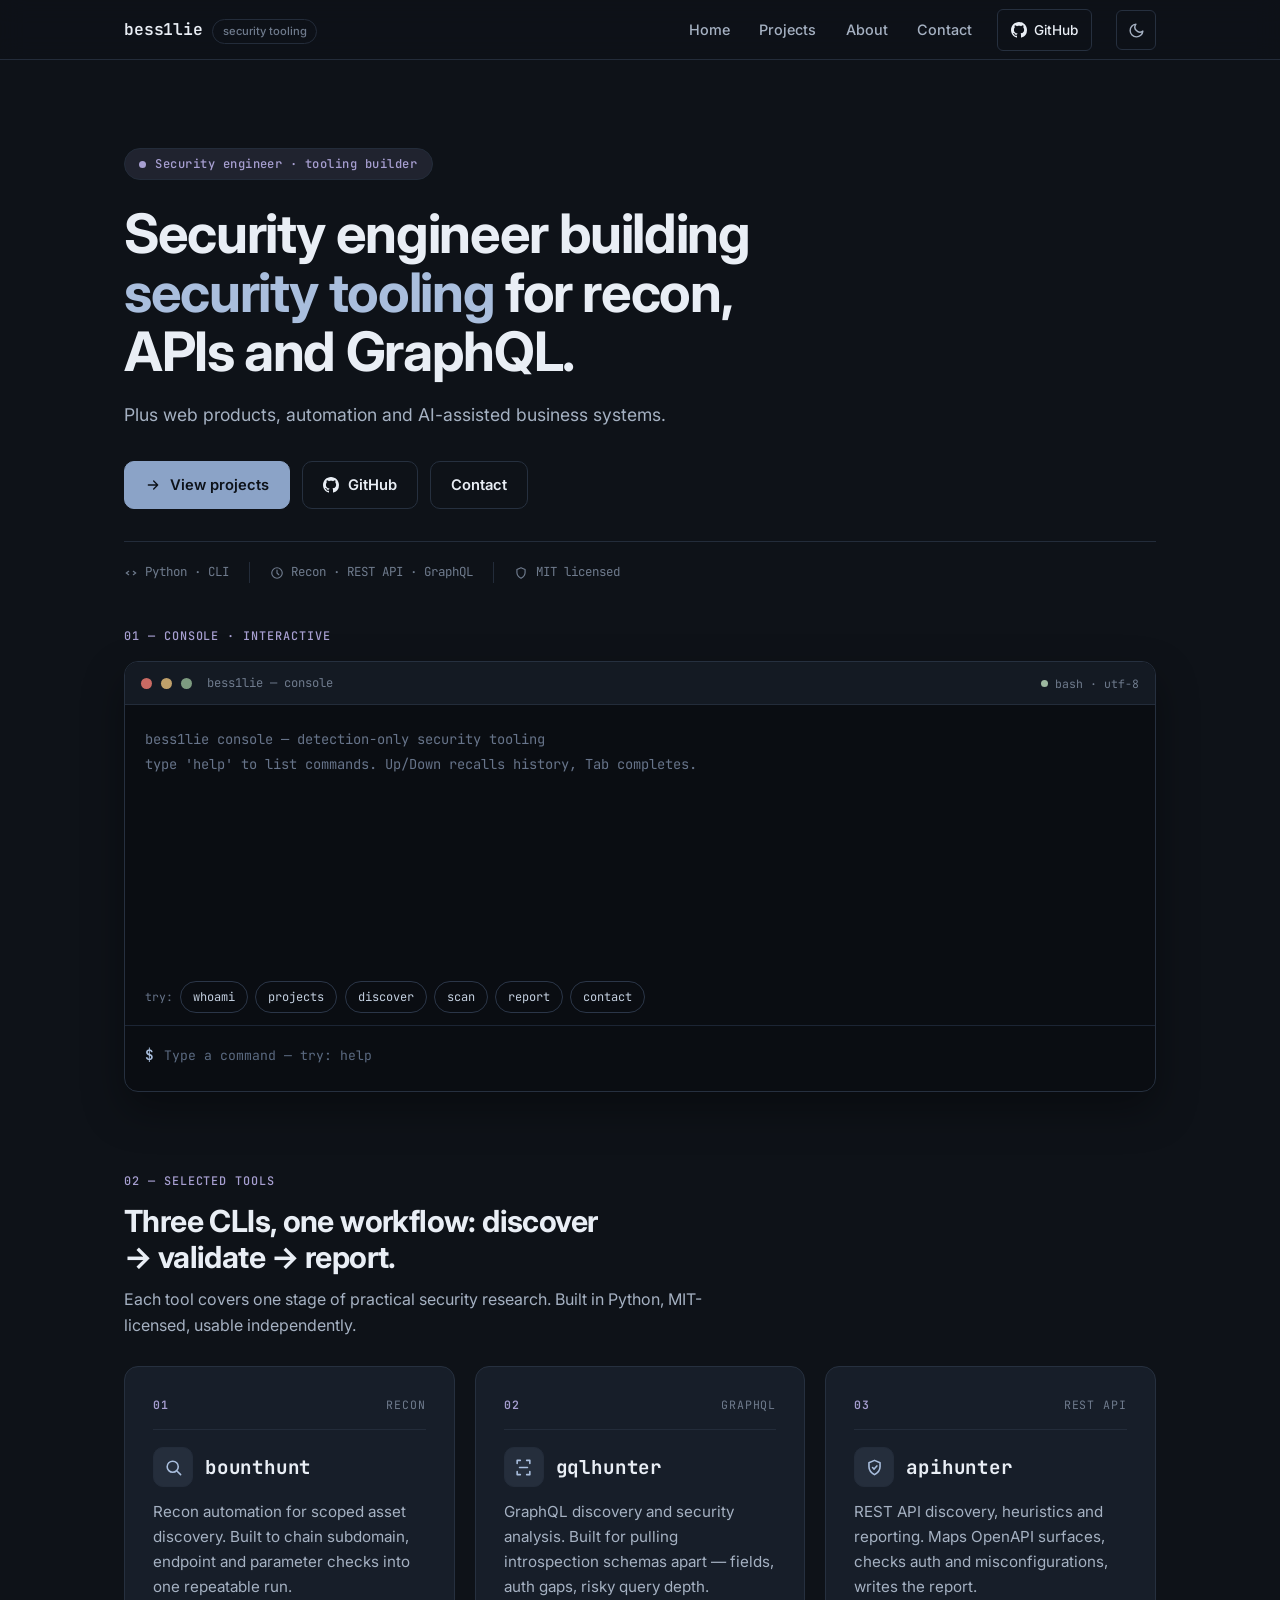
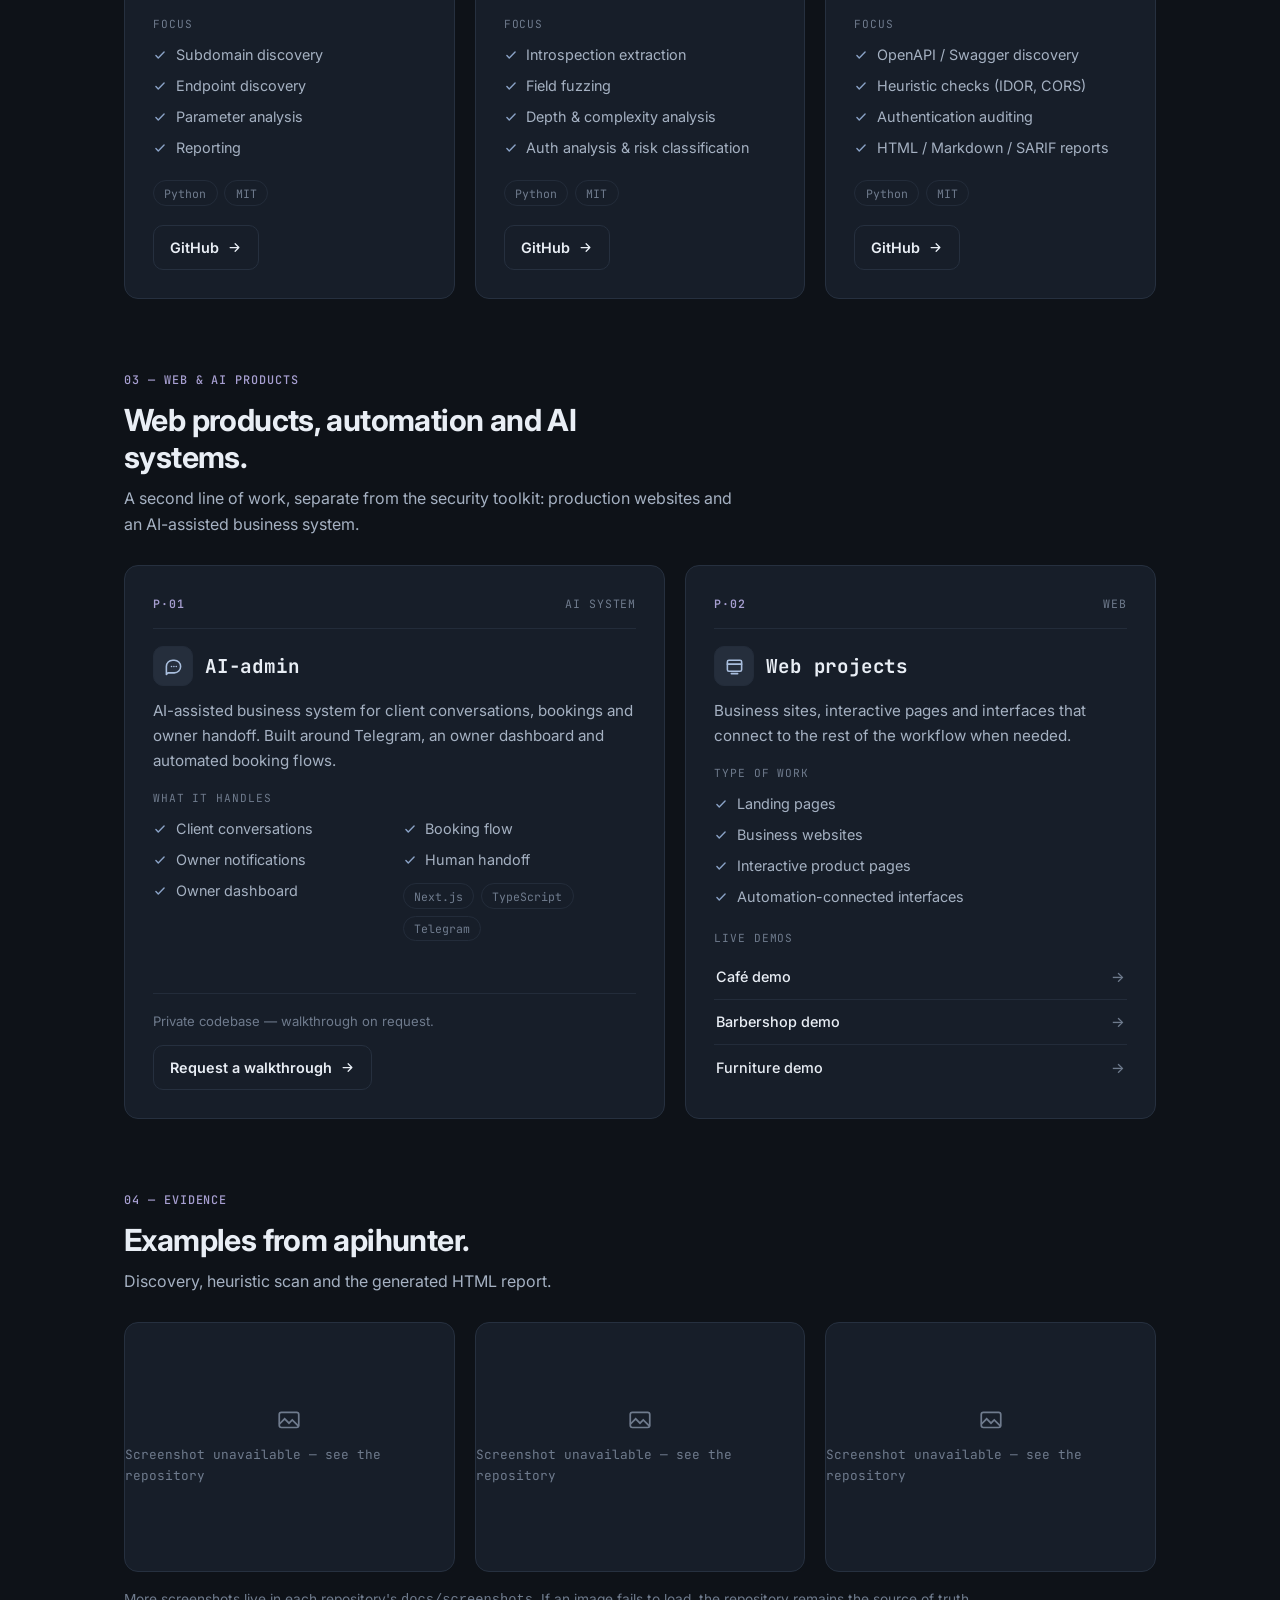
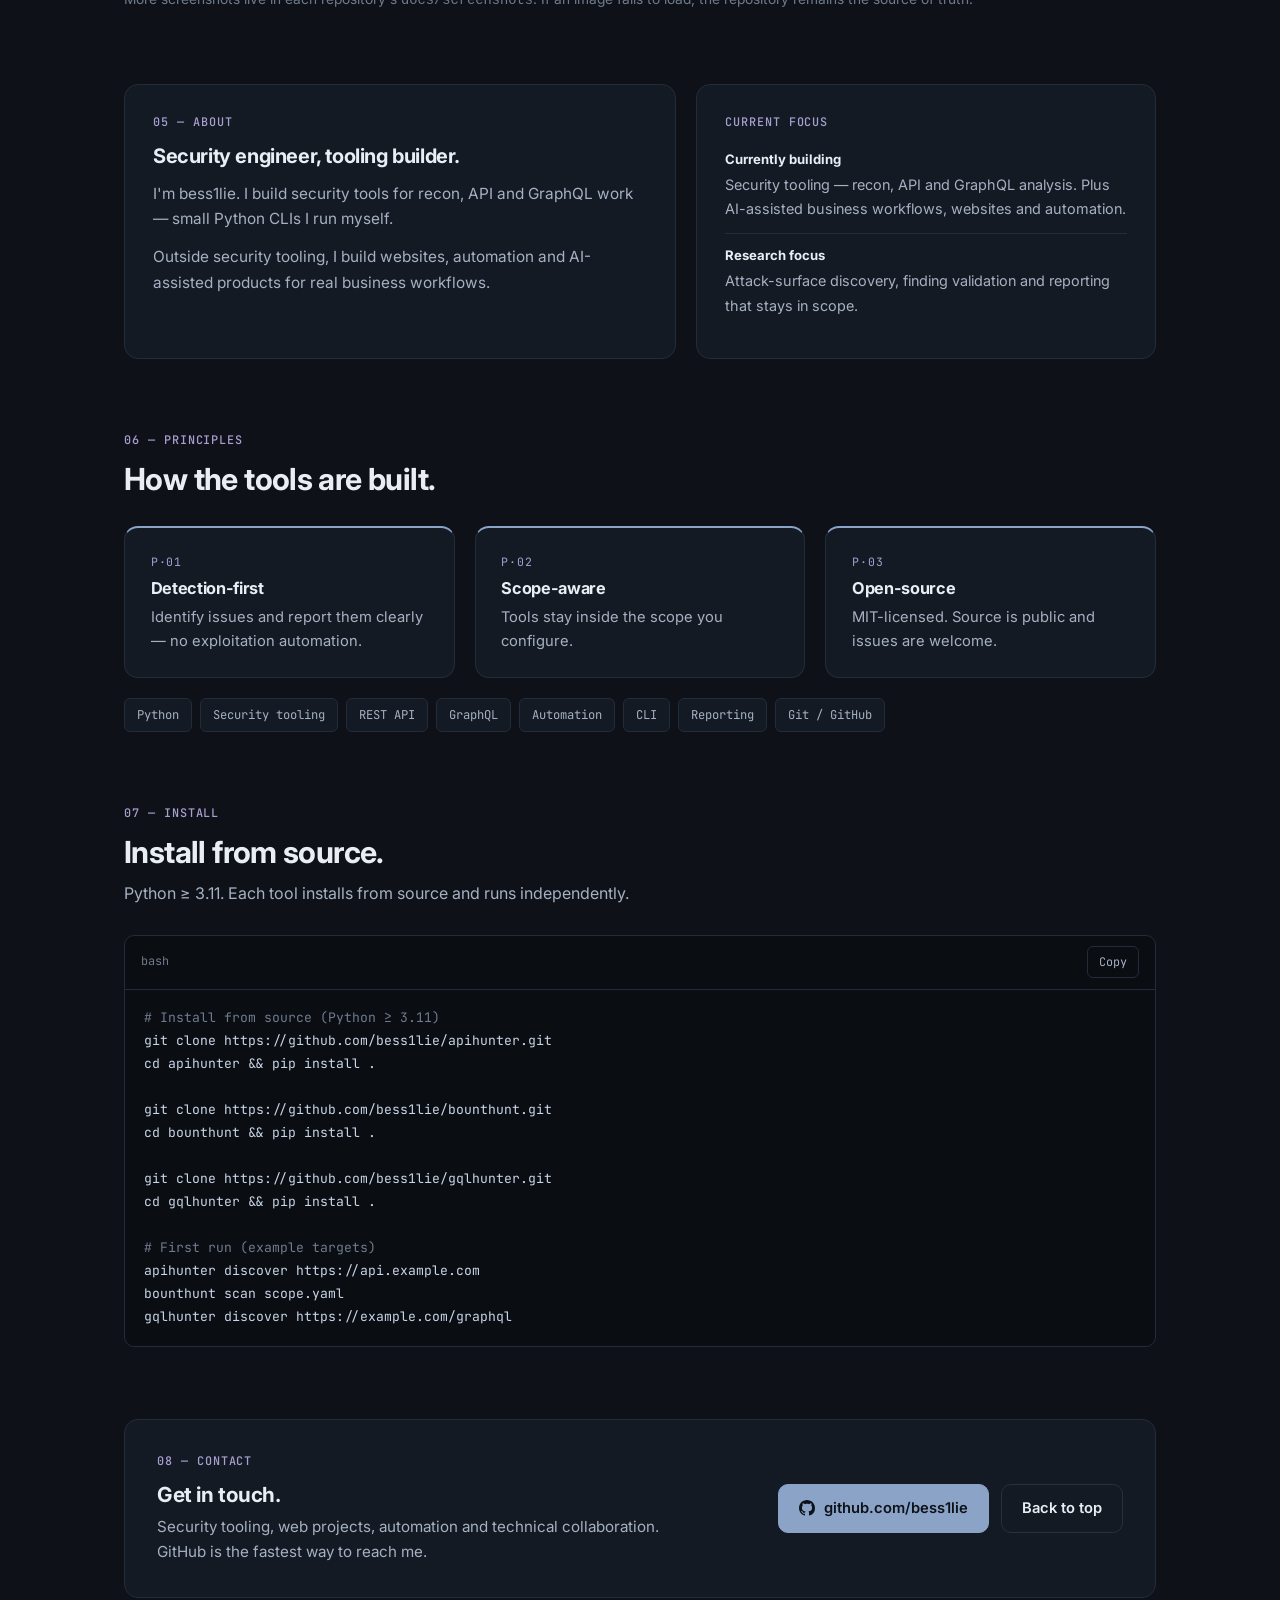
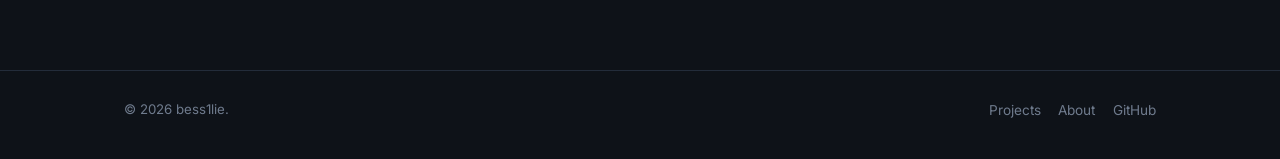
==== commit b87f9c92: "feat: refine security portfolio content and product positioning" ====
--- a/index.html
+++ b/index.html
@@ -3,14 +3,14 @@
 <head>
 <meta charset="UTF-8" />
 <meta name="viewport" content="width=device-width, initial-scale=1.0" />
-<title>bess1lie — Security Engineer · Detection-First Tooling</title>
-<meta name="description" content="bess1lie — security engineer building detection-first, scope-aware open-source tooling for recon, API and GraphQL security: bounthunt, gqlhunter, apihunter." />
+<title>bess1lie — Security Tooling, Web Products &amp; AI Systems</title>
+<meta name="description" content="bess1lie — security engineer building his own tooling for recon, API and GraphQL work, plus web products and AI-assisted business systems." />
 <meta name="theme-color" content="#0e1218" />
 <link rel="canonical" href="https://bess1lie.github.io/" />
 <meta property="og:type" content="website" />
 <meta property="og:site_name" content="bess1lie" />
-<meta property="og:title" content="bess1lie — Security Engineer · Detection-First Tooling" />
-<meta property="og:description" content="Detection-first, scope-aware open-source security tooling for recon, API and GraphQL security: bounthunt, gqlhunter, apihunter." />
+<meta property="og:title" content="bess1lie — Security Tooling, Web Products &amp; AI Systems" />
+<meta property="og:description" content="Security engineer building his own tooling for recon, API and GraphQL work, plus web products and AI-assisted business systems." />
 <meta property="og:url" content="https://bess1lie.github.io/" />
 <link rel="icon" type="image/svg+xml" href="favicon.svg" />
 <link rel="preconnect" href="https://fonts.googleapis.com" />
@@ -272,10 +272,6 @@
   padding: 0.3rem 0.75rem; cursor: pointer; min-height: 32px;
 }
 .chip:hover { border-color: var(--accent); color: #fff; }
-.term-kbd-hint {
-  margin-left: auto; font-family: var(--font-mono); font-size: 0.7rem; color: #525f75;
-  white-space: nowrap;
-}
 .term-input-line {
   display: flex; align-items: center; gap: 0.65rem;
   padding: 0.6rem 1.25rem 1.1rem;
@@ -352,6 +348,38 @@
 }
 .tool-link:hover { border-color: var(--accent); text-decoration: none; }
 .tool-link svg { width: 15px; height: 15px; }
+.card-note { font-size: 0.82rem; color: var(--muted); margin-bottom: 1.1rem; }
+.tool-card.feature .tool-focus.cols {
+  display: grid; grid-template-columns: 1fr 1fr; gap: 0 1rem; align-content: start;
+}
+.tool-card.feature .stack-note {
+  display: flex; flex-wrap: wrap; gap: 0.4rem; align-items: center;
+  font-family: var(--font-mono); font-size: 0.72rem; color: var(--muted);
+  padding: 0.5rem 0 0.2rem;
+}
+.tool-card.feature .stack-note .pill {
+  border: 1px solid var(--line); border-radius: 999px; padding: 0.15rem 0.65rem;
+}
+.feature-foot {
+  margin-top: auto; padding-top: 1.1rem;
+  display: flex; align-items: center; justify-content: space-between; gap: 0.75rem 1rem;
+  flex-wrap: wrap;
+  border-top: 1px solid var(--line);
+}
+.feature-foot .card-note { margin-bottom: 0; }
+.feature-foot .tool-link { margin-top: 0; }
+
+/* ============ Product engineering ============ */
+.product-grid { display: grid; grid-template-columns: 1.15fr 1fr; gap: 1.25rem; }
+.demo-links { list-style: none; margin: 0; }
+.demo-links li { border-top: 1px solid var(--line); }
+.demo-links li:first-child { border-top: none; }
+.demo-links a {
+  display: flex; align-items: center; justify-content: space-between; gap: 0.75rem;
+  padding: 0.65rem 0.1rem; font-size: 0.9rem; font-weight: 500; color: var(--text);
+}
+.demo-links a:hover { color: var(--accent-strong); text-decoration: none; }
+.demo-links a span { color: var(--muted); }
 
 /* ============ Evidence ============ */
 .evidence-grid { display: grid; grid-template-columns: repeat(3, 1fr); gap: 1.25rem; }
@@ -479,8 +507,8 @@
 /* ============ Responsive ============ */
 @media (max-width: 900px) {
   .tools-grid, .evidence-grid, .principles { grid-template-columns: 1fr 1fr; }
-  .two-col { grid-template-columns: 1fr; }
-  .term-kbd-hint { display: none; }
+  .two-col, .product-grid { grid-template-columns: 1fr; }
+  .tool-card.feature .tool-focus.cols { grid-template-columns: 1fr; }
 }
 @media (max-width: 640px) {
   .tools-grid, .evidence-grid, .principles { grid-template-columns: 1fr; }
@@ -500,6 +528,7 @@
   .theme-toggle { margin-left: auto; }
   .brand-tag { display: none; }
   .terminal-body { font-size: 0.8rem; padding: 1rem 1rem 0.5rem; min-height: 220px; }
+  .chip-sm-hide { display: none; }
   .hero-meta span + span { margin-left: 0.9rem; padding-left: 0.9rem; }
   .contact-panel { padding: 1.5rem; }
 }
@@ -546,9 +575,9 @@
 
   <!-- Hero -->
   <div class="hero">
-    <span class="eyebrow"><span class="dot" aria-hidden="true"></span>Security engineer · open-source tooling</span>
-    <h1>Security engineer building <span class="hl">detection-first tooling</span> for recon, API and GraphQL security.</h1>
-    <p class="lede">Practical command-line tools for attack-surface discovery, validation and reporting — scope-aware, MIT-licensed.</p>
+    <span class="eyebrow"><span class="dot" aria-hidden="true"></span>Security engineer · tooling builder</span>
+    <h1>Security engineer building <span class="hl">security tooling</span> for recon, APIs and GraphQL.</h1>
+    <p class="lede">Plus web products, automation and AI-assisted business systems.</p>
     <div class="hero-cta">
       <a class="btn btn-primary" href="#projects">
         <svg viewBox="0 0 24 24" fill="none" stroke="currentColor" stroke-width="2" stroke-linecap="round" stroke-linejoin="round" aria-hidden="true"><path d="M5 12h14M13 6l6 6-6 6"/></svg>
@@ -563,7 +592,7 @@
     <div class="hero-meta" aria-label="Technical focus">
       <span><svg viewBox="0 0 24 24" fill="none" stroke="currentColor" stroke-width="2" stroke-linecap="round" aria-hidden="true"><path d="M8 9l-4 3 4 3M16 9l4 3-4 3"/></svg>Python · CLI</span>
       <span><svg viewBox="0 0 24 24" fill="none" stroke="currentColor" stroke-width="2" stroke-linecap="round" aria-hidden="true"><circle cx="12" cy="12" r="9"/><path d="M12 7v5l3 3"/></svg>Recon · REST API · GraphQL</span>
-      <span><svg viewBox="0 0 24 24" fill="none" stroke="currentColor" stroke-width="2" stroke-linecap="round" stroke-linejoin="round" aria-hidden="true"><path d="M12 3l7 3v5c0 5-3.5 8-7 10-3.5-2-7-5-7-10V6z"/></svg>MIT · open-source</span>
+      <span><svg viewBox="0 0 24 24" fill="none" stroke="currentColor" stroke-width="2" stroke-linecap="round" stroke-linejoin="round" aria-hidden="true"><path d="M12 3l7 3v5c0 5-3.5 8-7 10-3.5-2-7-5-7-10V6z"/></svg>MIT licensed</span>
     </div>
   </div>
 
@@ -582,11 +611,10 @@
         <span class="try">try:</span>
         <button class="chip" data-cmd="whoami">whoami</button>
         <button class="chip" data-cmd="projects">projects</button>
-        <button class="chip" data-cmd="discover">discover</button>
+        <button class="chip chip-sm-hide" data-cmd="discover">discover</button>
         <button class="chip" data-cmd="scan">scan</button>
-        <button class="chip" data-cmd="report">report</button>
+        <button class="chip chip-sm-hide" data-cmd="report">report</button>
         <button class="chip" data-cmd="contact">contact</button>
-        <span class="term-kbd-hint">↑↓ history · tab complete</span>
       </div>
       <div class="term-input-line">
         <span class="prompt" aria-hidden="true">$</span>
@@ -612,7 +640,7 @@
           <span class="tool-icon" aria-hidden="true"><svg viewBox="0 0 24 24" fill="none" stroke="currentColor" stroke-width="2" stroke-linecap="round"><circle cx="11" cy="11" r="7"/><path d="M21 21l-4.3-4.3"/></svg></span>
           <h3>bounthunt</h3>
         </div>
-        <p class="tool-purpose">Recon automation for bug bounty workflows.</p>
+        <p class="tool-purpose">Recon automation for scoped asset discovery. Built to chain subdomain, endpoint and parameter checks into one repeatable run.</p>
         <div class="tool-focus-label">Focus</div>
         <ul class="tool-focus">
           <li><svg viewBox="0 0 24 24" fill="none" stroke="currentColor" stroke-width="2.4" stroke-linecap="round" stroke-linejoin="round" aria-hidden="true"><path d="M5 13l4 4L19 7"/></svg>Subdomain discovery</li>
@@ -629,7 +657,7 @@
           <span class="tool-icon" aria-hidden="true"><svg viewBox="0 0 24 24" fill="none" stroke="currentColor" stroke-width="2" stroke-linecap="round" stroke-linejoin="round"><path d="M8 3H4v4M16 3h4v4M8 21H4v-4M16 21h4v-4M7 12h10"/></svg></span>
           <h3>gqlhunter</h3>
         </div>
-        <p class="tool-purpose">GraphQL security testing and introspection.</p>
+        <p class="tool-purpose">GraphQL discovery and security analysis. Built for pulling introspection schemas apart — fields, auth gaps, risky query depth.</p>
         <div class="tool-focus-label">Focus</div>
         <ul class="tool-focus">
           <li><svg viewBox="0 0 24 24" fill="none" stroke="currentColor" stroke-width="2.4" stroke-linecap="round" stroke-linejoin="round" aria-hidden="true"><path d="M5 13l4 4L19 7"/></svg>Introspection extraction</li>
@@ -646,7 +674,7 @@
           <span class="tool-icon" aria-hidden="true"><svg viewBox="0 0 24 24" fill="none" stroke="currentColor" stroke-width="2" stroke-linecap="round" stroke-linejoin="round"><path d="M12 3l7 3v5c0 5-3.5 8-7 10-3.5-2-7-5-7-10V6z"/><path d="M9.5 12l2 2 3.5-4"/></svg></span>
           <h3>apihunter</h3>
         </div>
-        <p class="tool-purpose">REST API security testing CLI.</p>
+        <p class="tool-purpose">REST API discovery, heuristics and reporting. Maps OpenAPI surfaces, checks auth and misconfigurations, writes the report.</p>
         <div class="tool-focus-label">Focus</div>
         <ul class="tool-focus">
           <li><svg viewBox="0 0 24 24" fill="none" stroke="currentColor" stroke-width="2.4" stroke-linecap="round" stroke-linejoin="round" aria-hidden="true"><path d="M5 13l4 4L19 7"/></svg>OpenAPI / Swagger discovery</li>
@@ -660,12 +688,65 @@
     </div>
   </section>
 
-  <!-- 03 · Evidence -->
+  <!-- 03 · Product engineering -->
+  <section class="block reveal" id="product" aria-labelledby="product-title">
+    <div class="sec-head">
+      <div class="sec-kicker">03 — Web &amp; AI products</div>
+      <h2 class="sec-title" id="product-title">Web products, automation and AI systems.</h2>
+      <p class="sec-sub">A second line of work, separate from the security toolkit: production websites and an AI-assisted business system.</p>
+    </div>
+    <div class="product-grid">
+      <article class="tool-card feature">
+        <div class="tool-index"><span class="n">P·01</span><span>AI system</span></div>
+        <div class="tool-top">
+          <span class="tool-icon" aria-hidden="true"><svg viewBox="0 0 24 24" fill="none" stroke="currentColor" stroke-width="2" stroke-linecap="round" stroke-linejoin="round"><path d="M21 12a8 8 0 0 1-8 8H5l-2 2V12a8 8 0 0 1 8-8h2a8 8 0 0 1 8 8Z"/><path d="M9.5 12h.01M12.5 12h.01M15.5 12h.01"/></svg></span>
+          <h3>AI-admin</h3>
+        </div>
+        <p class="tool-purpose">AI-assisted business system for client conversations, bookings and owner handoff. Built around Telegram, an owner dashboard and automated booking flows.</p>
+        <div class="tool-focus-label">What it handles</div>
+        <ul class="tool-focus cols">
+          <li><svg viewBox="0 0 24 24" fill="none" stroke="currentColor" stroke-width="2.4" stroke-linecap="round" stroke-linejoin="round" aria-hidden="true"><path d="M5 13l4 4L19 7"/></svg>Client conversations</li>
+          <li><svg viewBox="0 0 24 24" fill="none" stroke="currentColor" stroke-width="2.4" stroke-linecap="round" stroke-linejoin="round" aria-hidden="true"><path d="M5 13l4 4L19 7"/></svg>Booking flow</li>
+          <li><svg viewBox="0 0 24 24" fill="none" stroke="currentColor" stroke-width="2.4" stroke-linecap="round" stroke-linejoin="round" aria-hidden="true"><path d="M5 13l4 4L19 7"/></svg>Owner notifications</li>
+          <li><svg viewBox="0 0 24 24" fill="none" stroke="currentColor" stroke-width="2.4" stroke-linecap="round" stroke-linejoin="round" aria-hidden="true"><path d="M5 13l4 4L19 7"/></svg>Human handoff</li>
+          <li><svg viewBox="0 0 24 24" fill="none" stroke="currentColor" stroke-width="2.4" stroke-linecap="round" stroke-linejoin="round" aria-hidden="true"><path d="M5 13l4 4L19 7"/></svg>Owner dashboard</li>
+          <li class="stack-note"><span class="pill">Next.js</span><span class="pill">TypeScript</span><span class="pill">Telegram</span></li>
+        </ul>
+        <div class="feature-foot">
+          <span class="card-note">Private codebase — walkthrough on request.</span>
+          <a class="tool-link" href="#contact">Request a walkthrough <svg viewBox="0 0 24 24" fill="none" stroke="currentColor" stroke-width="2" stroke-linecap="round" stroke-linejoin="round" aria-hidden="true"><path d="M5 12h14M13 6l6 6-6 6"/></svg></a>
+        </div>
+      </article>
+      <article class="tool-card">
+        <div class="tool-index"><span class="n">P·02</span><span>Web</span></div>
+        <div class="tool-top">
+          <span class="tool-icon" aria-hidden="true"><svg viewBox="0 0 24 24" fill="none" stroke="currentColor" stroke-width="2" stroke-linecap="round" stroke-linejoin="round"><rect x="3" y="4" width="18" height="14" rx="2"/><path d="M3 9h18M8 21h8"/></svg></span>
+          <h3>Web projects</h3>
+        </div>
+        <p class="tool-purpose">Business sites, interactive pages and interfaces that connect to the rest of the workflow when needed.</p>
+        <div class="tool-focus-label">Type of work</div>
+        <ul class="tool-focus">
+          <li><svg viewBox="0 0 24 24" fill="none" stroke="currentColor" stroke-width="2.4" stroke-linecap="round" stroke-linejoin="round" aria-hidden="true"><path d="M5 13l4 4L19 7"/></svg>Landing pages</li>
+          <li><svg viewBox="0 0 24 24" fill="none" stroke="currentColor" stroke-width="2.4" stroke-linecap="round" stroke-linejoin="round" aria-hidden="true"><path d="M5 13l4 4L19 7"/></svg>Business websites</li>
+          <li><svg viewBox="0 0 24 24" fill="none" stroke="currentColor" stroke-width="2.4" stroke-linecap="round" stroke-linejoin="round" aria-hidden="true"><path d="M5 13l4 4L19 7"/></svg>Interactive product pages</li>
+          <li><svg viewBox="0 0 24 24" fill="none" stroke="currentColor" stroke-width="2.4" stroke-linecap="round" stroke-linejoin="round" aria-hidden="true"><path d="M5 13l4 4L19 7"/></svg>Automation-connected interfaces</li>
+        </ul>
+        <div class="tool-focus-label">Live demos</div>
+        <ul class="demo-links">
+          <li><a href="https://bess1lie.github.io/cafe-demo/" target="_blank" rel="noopener">Café demo <span aria-hidden="true">→</span></a></li>
+          <li><a href="https://bess1lie.github.io/barbershop-demo/" target="_blank" rel="noopener">Barbershop demo <span aria-hidden="true">→</span></a></li>
+          <li><a href="https://bess1lie.github.io/furniture-demo/" target="_blank" rel="noopener">Furniture demo <span aria-hidden="true">→</span></a></li>
+        </ul>
+      </article>
+    </div>
+  </section>
+
+  <!-- 04 · Evidence -->
   <section class="block reveal" id="evidence" aria-labelledby="evidence-title">
     <div class="sec-head">
-      <div class="sec-kicker">03 — Evidence</div>
-      <h2 class="sec-title" id="evidence-title">Real output, not mockups.</h2>
-      <p class="sec-sub">Screenshots from apihunter — discovery, heuristic scan and the generated HTML report. Select any image to inspect it.</p>
+      <div class="sec-kicker">04 — Evidence</div>
+      <h2 class="sec-title" id="evidence-title">Examples from apihunter.</h2>
+      <p class="sec-sub">Discovery, heuristic scan and the generated HTML report.</p>
     </div>
     <div class="evidence-grid">
       <button class="evidence-item" data-full="https://raw.githubusercontent.com/bess1lie/apihunter/main/docs/screenshots/discover.svg" data-caption="apihunter — OpenAPI endpoint discovery" aria-label="Enlarge screenshot: OpenAPI endpoint discovery">
@@ -684,47 +765,47 @@
     <p class="evidence-note">More screenshots live in each repository's <code>docs/screenshots</code>. If an image fails to load, the repository remains the source of truth.</p>
   </section>
 
-  <!-- 04 · About + focus -->
+  <!-- 05 · About + focus -->
   <section class="block reveal" id="about" aria-labelledby="about-title">
     <div class="two-col">
       <div class="panel">
-        <div class="sec-kicker">04 — About</div>
+        <div class="sec-kicker">05 — About</div>
         <h2 id="about-title">Security engineer, tooling builder.</h2>
-        <p>I'm bess1lie. I work on detection-first, scope-aware security CLIs for bug hunters and security engineers — currently apihunter, bounthunt and gqlhunter.</p>
-        <p>My approach is deliberately narrow: small tools that do one stage well, respect configuration boundaries, and produce findings a human can act on. Open source, MIT-licensed, built with modern Python.</p>
+        <p>I'm bess1lie. I build security tools for recon, API and GraphQL work — small Python CLIs I run myself.</p>
+        <p>Outside security tooling, I build websites, automation and AI-assisted products for real business workflows.</p>
       </div>
       <div class="panel" aria-labelledby="focus-title">
         <div class="sec-kicker">Current focus</div>
         <h2 id="focus-title" style="position:absolute;width:1px;height:1px;overflow:hidden;clip:rect(0 0 0 0);white-space:nowrap;">Current focus</h2>
         <ul class="focus-list">
-          <li><strong>Currently building</strong><span>Practical security CLIs: recon orchestration, API discovery and security heuristics.</span></li>
-          <li><strong>Research focus</strong><span>Attack-surface discovery, finding validation and actionable reporting within safe research boundaries.</span></li>
+          <li><strong>Currently building</strong><span>Security tooling — recon, API and GraphQL analysis. Plus AI-assisted business workflows, websites and automation.</span></li>
+          <li><strong>Research focus</strong><span>Attack-surface discovery, finding validation and reporting that stays in scope.</span></li>
         </ul>
       </div>
     </div>
   </section>
 
-  <!-- 05 · Principles + stack -->
+  <!-- 06 · Principles + stack -->
   <section class="block reveal" id="principles" aria-labelledby="principles-title">
     <div class="sec-head">
-      <div class="sec-kicker">05 — Principles</div>
+      <div class="sec-kicker">06 — Principles</div>
       <h2 class="sec-title" id="principles-title">How the tools are built.</h2>
     </div>
     <div class="principles">
       <div class="principle"><div class="p-index">P·01</div><h3>Detection-first</h3><p>Identify issues and report them clearly — no exploitation automation.</p></div>
-      <div class="principle"><div class="p-index">P·02</div><h3>Scope-aware</h3><p>Every run respects configuration boundaries, so production-like targets stay safe.</p></div>
-      <div class="principle"><div class="p-index">P·03</div><h3>Open-source</h3><p>MIT-licensed and community-driven; the code is the documentation.</p></div>
+      <div class="principle"><div class="p-index">P·02</div><h3>Scope-aware</h3><p>Tools stay inside the scope you configure.</p></div>
+      <div class="principle"><div class="p-index">P·03</div><h3>Open-source</h3><p>MIT-licensed. Source is public and issues are welcome.</p></div>
     </div>
     <div class="stack-row" aria-label="Technical stack">
       <span>Python</span><span>Security tooling</span><span>REST API</span><span>GraphQL</span><span>Automation</span><span>CLI</span><span>Reporting</span><span>Git / GitHub</span>
     </div>
   </section>
 
-  <!-- 06 · Install -->
+  <!-- 07 · Install -->
   <section class="block reveal" id="install" aria-labelledby="install-title">
     <div class="sec-head">
-      <div class="sec-kicker">06 — Install</div>
-      <h2 class="sec-title" id="install-title">Running in under a minute.</h2>
+      <div class="sec-kicker">07 — Install</div>
+      <h2 class="sec-title" id="install-title">Install from source.</h2>
       <p class="sec-sub">Python ≥ 3.11. Each tool installs from source and runs independently.</p>
     </div>
     <div class="install-code">
@@ -746,13 +827,13 @@
     </div>
   </section>
 
-  <!-- 07 · Contact -->
+  <!-- 08 · Contact -->
   <section class="block reveal" id="contact" aria-labelledby="contact-title">
     <div class="contact-panel">
       <div class="grow">
-        <div class="sec-kicker">07 — Contact</div>
-        <h2 id="contact-title">Questions, feedback, contributions.</h2>
-        <p>The fastest way to reach me is GitHub — open an issue on any repository or follow the work there.</p>
+        <div class="sec-kicker">08 — Contact</div>
+        <h2 id="contact-title">Get in touch.</h2>
+        <p>Security tooling, web projects, automation and technical collaboration. GitHub is the fastest way to reach me.</p>
       </div>
       <div class="contact-actions">
         <a class="btn btn-primary" href="https://github.com/bess1lie" target="_blank" rel="noopener">
@@ -769,7 +850,7 @@
 
 <footer class="site-footer">
   <div class="container">
-    <p>© bess1lie · MIT-licensed, detection-only security tooling. Pure HTML / CSS / vanilla JS.</p>
+    <p>© 2026 bess1lie.</p>
     <nav aria-label="Footer">
       <a href="#projects">Projects</a>
       <a href="#about">About</a>
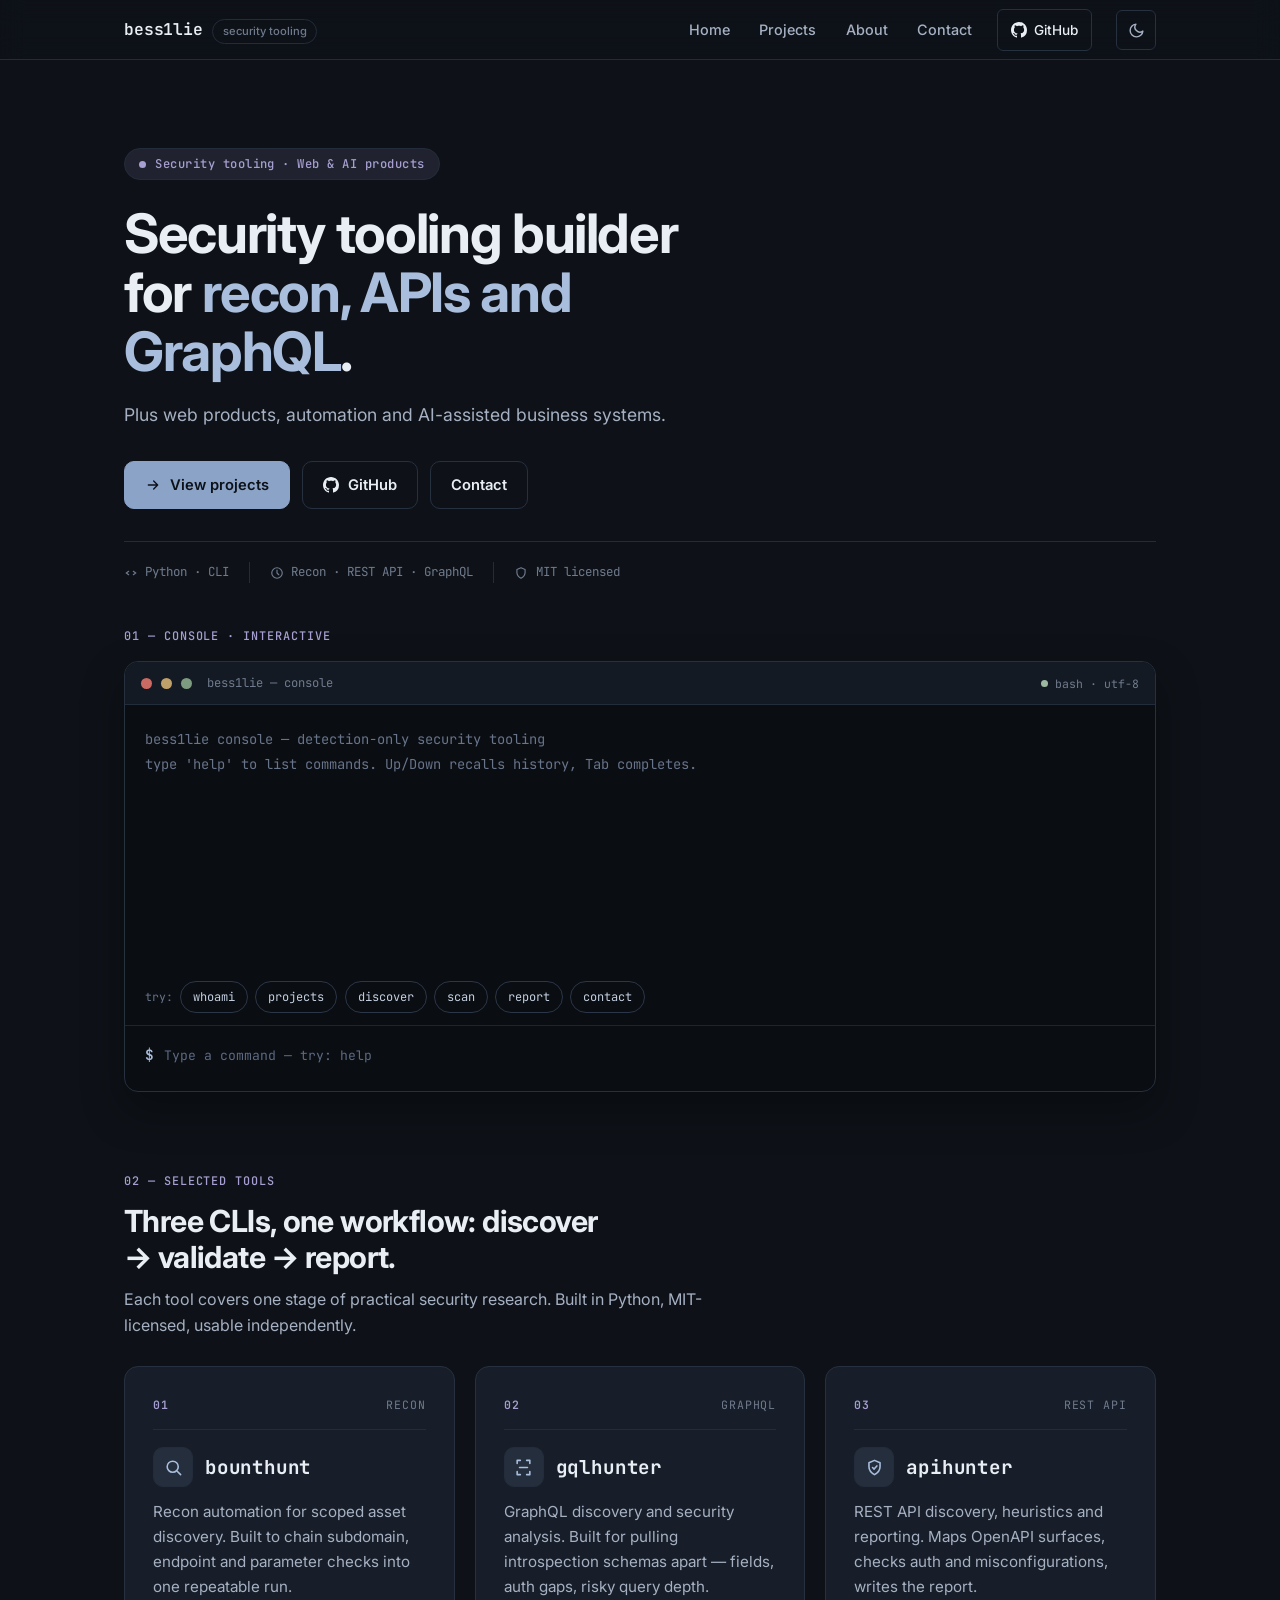
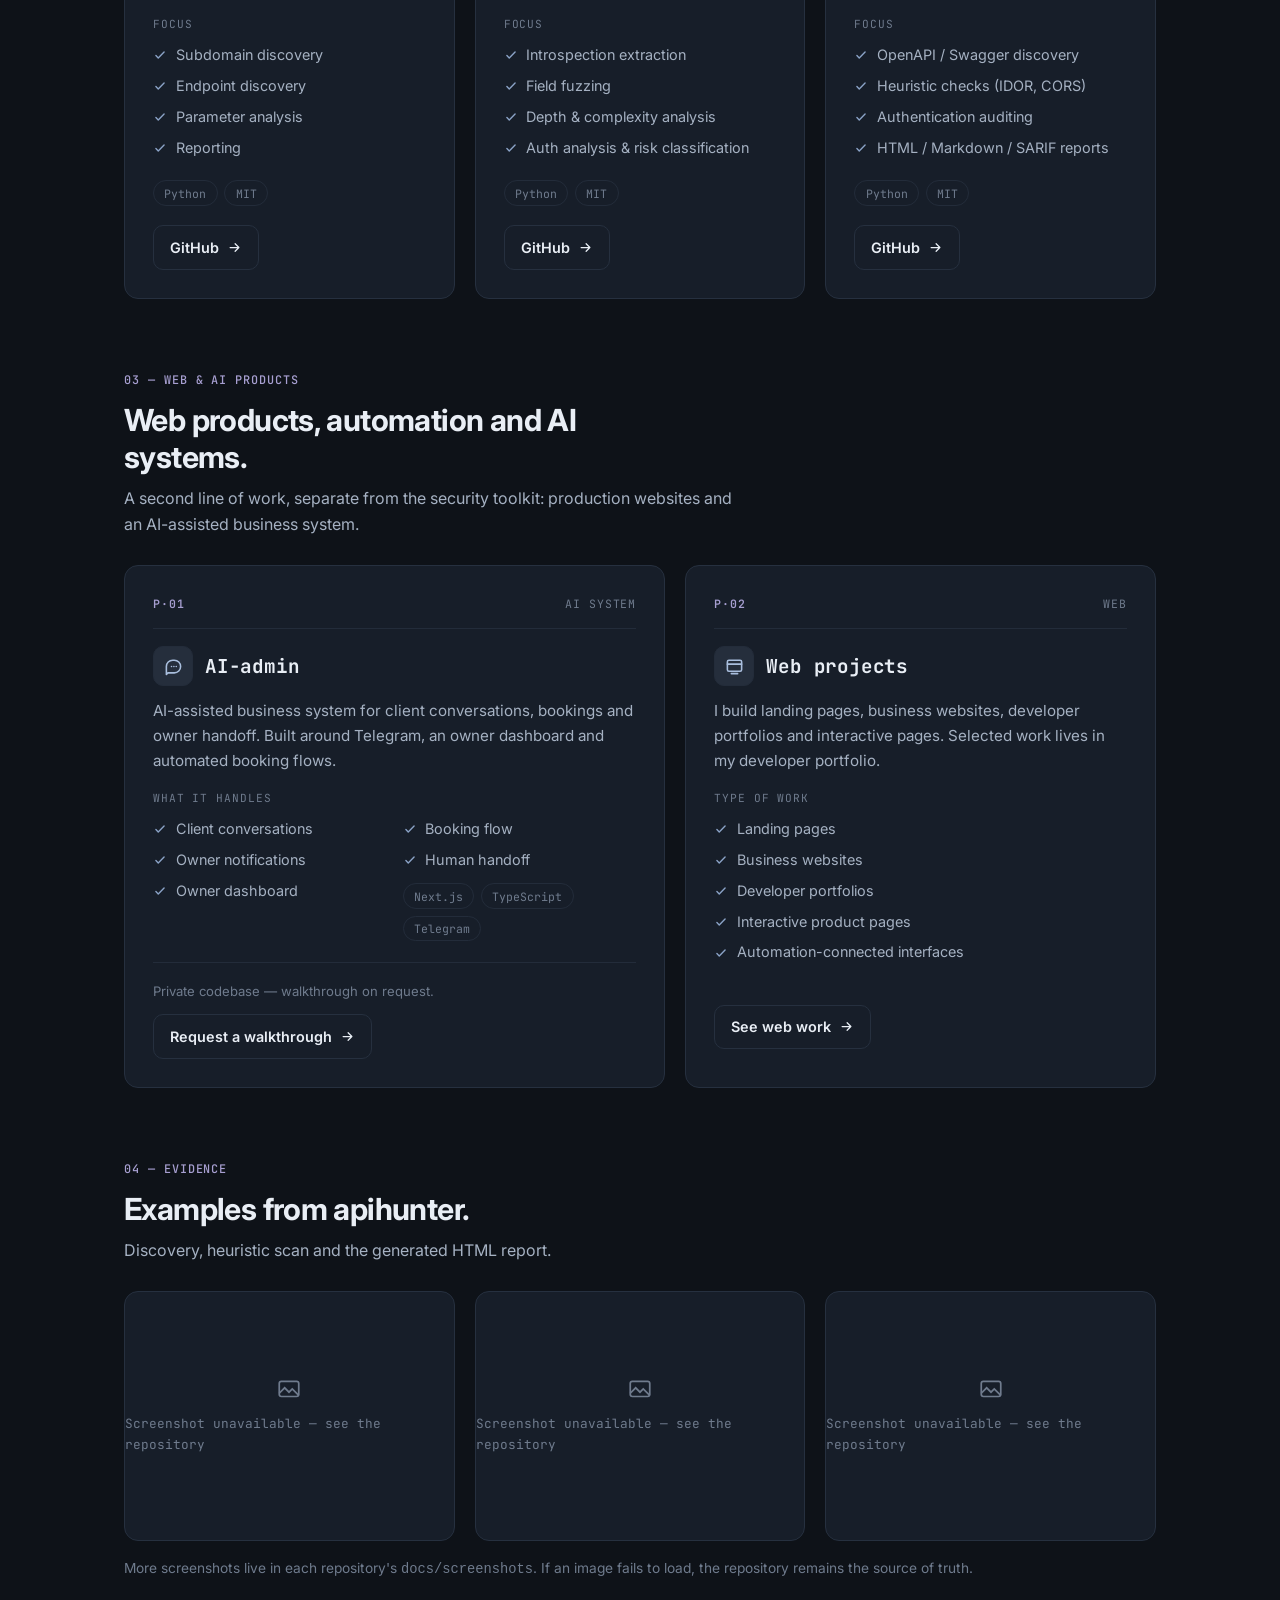
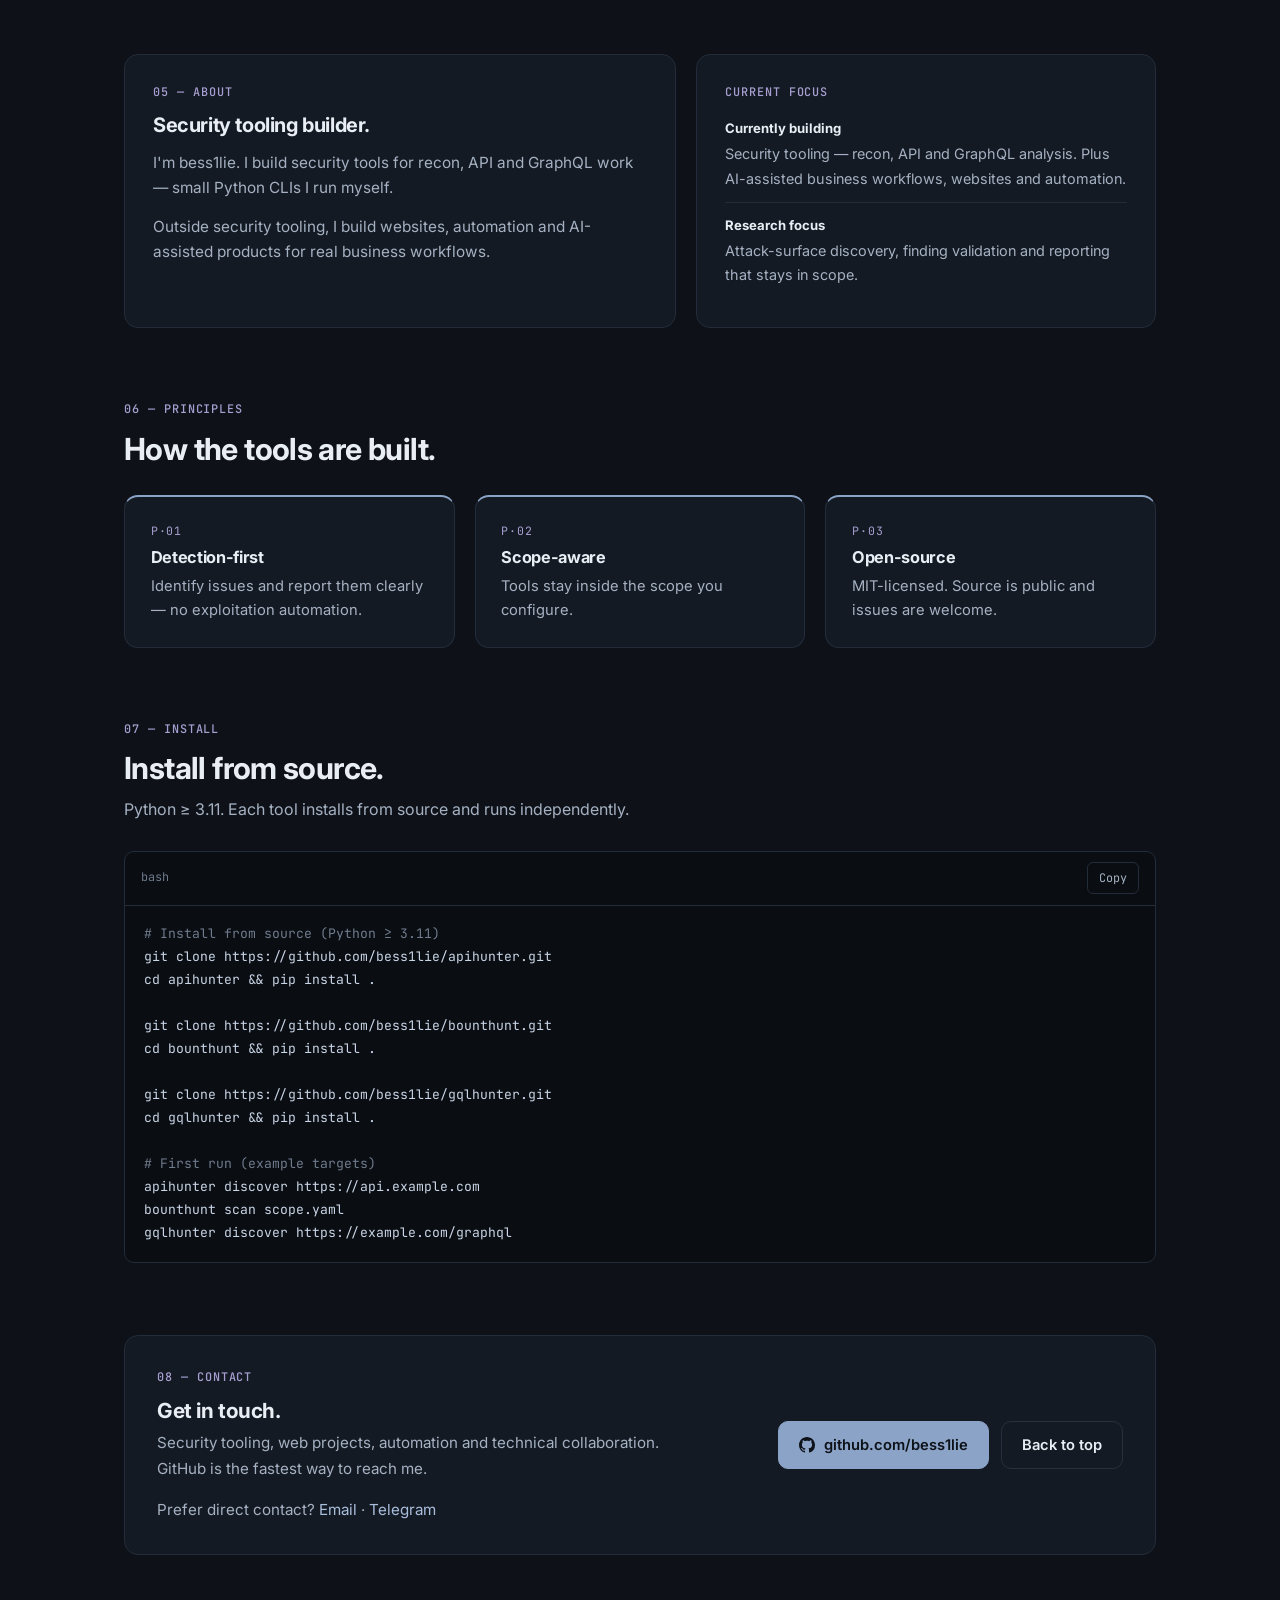
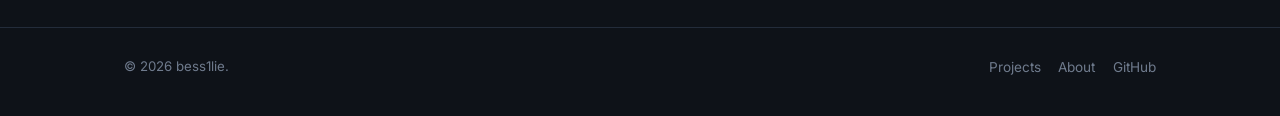
==== commit 3f357142: "refine: align portfolio positioning" ====
--- a/index.html
+++ b/index.html
@@ -4,13 +4,13 @@
 <meta charset="UTF-8" />
 <meta name="viewport" content="width=device-width, initial-scale=1.0" />
 <title>bess1lie — Security Tooling, Web Products &amp; AI Systems</title>
-<meta name="description" content="bess1lie — security engineer building his own tooling for recon, API and GraphQL work, plus web products and AI-assisted business systems." />
+<meta name="description" content="bess1lie — security tooling builder: recon, API and GraphQL tools, plus web products and AI-assisted business systems." />
 <meta name="theme-color" content="#0e1218" />
 <link rel="canonical" href="https://bess1lie.github.io/" />
 <meta property="og:type" content="website" />
 <meta property="og:site_name" content="bess1lie" />
 <meta property="og:title" content="bess1lie — Security Tooling, Web Products &amp; AI Systems" />
-<meta property="og:description" content="Security engineer building his own tooling for recon, API and GraphQL work, plus web products and AI-assisted business systems." />
+<meta property="og:description" content="Security tooling builder: recon, API and GraphQL tools, plus web products and AI-assisted business systems." />
 <meta property="og:url" content="https://bess1lie.github.io/" />
 <link rel="icon" type="image/svg+xml" href="favicon.svg" />
 <link rel="preconnect" href="https://fonts.googleapis.com" />
@@ -371,15 +371,7 @@
 
 /* ============ Product engineering ============ */
 .product-grid { display: grid; grid-template-columns: 1.15fr 1fr; gap: 1.25rem; }
-.demo-links { list-style: none; margin: 0; }
-.demo-links li { border-top: 1px solid var(--line); }
-.demo-links li:first-child { border-top: none; }
-.demo-links a {
-  display: flex; align-items: center; justify-content: space-between; gap: 0.75rem;
-  padding: 0.65rem 0.1rem; font-size: 0.9rem; font-weight: 500; color: var(--text);
-}
-.demo-links a:hover { color: var(--accent-strong); text-decoration: none; }
-.demo-links a span { color: var(--muted); }
+.portfolio-cta { margin-top: 1.2rem; }
 
 /* ============ Evidence ============ */
 .evidence-grid { display: grid; grid-template-columns: repeat(3, 1fr); gap: 1.25rem; }
@@ -452,12 +444,6 @@
 .principle .p-index { font-family: var(--font-mono); font-size: 0.72rem; color: var(--violet); letter-spacing: 0.08em; margin-bottom: 0.5rem; }
 .principle h3 { font-size: 1.02rem; margin-bottom: 0.4rem; }
 .principle p { color: var(--text-2); font-size: 0.92rem; }
-.stack-row { display: flex; flex-wrap: wrap; gap: 0.5rem; margin-top: 1.25rem; }
-.stack-row span {
-  font-family: var(--font-mono); font-size: 0.76rem; color: var(--text-2);
-  border: 1px solid var(--line); background: var(--panel);
-  border-radius: var(--radius-s); padding: 0.35rem 0.75rem;
-}
 
 /* ============ Install ============ */
 .install-code {
@@ -492,6 +478,7 @@
 .contact-panel h2 { font-size: 1.3rem; margin-bottom: 0.4rem; }
 .contact-panel p { color: var(--text-2); font-size: 0.95rem; max-width: 52ch; }
 .contact-actions { display: flex; flex-wrap: wrap; gap: 0.75rem; }
+.contact-alt { font-size: 0.9rem; color: var(--text-2); margin-top: 1rem !important; max-width: 52ch; }
 .site-footer {
   margin-top: 4rem; border-top: 1px solid var(--line);
   padding: 1.75rem 0 2.5rem;
@@ -575,8 +562,8 @@
 
   <!-- Hero -->
   <div class="hero">
-    <span class="eyebrow"><span class="dot" aria-hidden="true"></span>Security engineer · tooling builder</span>
-    <h1>Security engineer building <span class="hl">security tooling</span> for recon, APIs and GraphQL.</h1>
+    <span class="eyebrow"><span class="dot" aria-hidden="true"></span>Security tooling · Web &amp; AI products</span>
+    <h1>Security tooling builder for <span class="hl">recon, APIs and GraphQL</span>.</h1>
     <p class="lede">Plus web products, automation and AI-assisted business systems.</p>
     <div class="hero-cta">
       <a class="btn btn-primary" href="#projects">
@@ -723,20 +710,16 @@
           <span class="tool-icon" aria-hidden="true"><svg viewBox="0 0 24 24" fill="none" stroke="currentColor" stroke-width="2" stroke-linecap="round" stroke-linejoin="round"><rect x="3" y="4" width="18" height="14" rx="2"/><path d="M3 9h18M8 21h8"/></svg></span>
           <h3>Web projects</h3>
         </div>
-        <p class="tool-purpose">Business sites, interactive pages and interfaces that connect to the rest of the workflow when needed.</p>
+        <p class="tool-purpose">I build landing pages, business websites, developer portfolios and interactive pages. Selected work lives in my developer portfolio.</p>
         <div class="tool-focus-label">Type of work</div>
         <ul class="tool-focus">
           <li><svg viewBox="0 0 24 24" fill="none" stroke="currentColor" stroke-width="2.4" stroke-linecap="round" stroke-linejoin="round" aria-hidden="true"><path d="M5 13l4 4L19 7"/></svg>Landing pages</li>
           <li><svg viewBox="0 0 24 24" fill="none" stroke="currentColor" stroke-width="2.4" stroke-linecap="round" stroke-linejoin="round" aria-hidden="true"><path d="M5 13l4 4L19 7"/></svg>Business websites</li>
+          <li><svg viewBox="0 0 24 24" fill="none" stroke="currentColor" stroke-width="2.4" stroke-linecap="round" stroke-linejoin="round" aria-hidden="true"><path d="M5 13l4 4L19 7"/></svg>Developer portfolios</li>
           <li><svg viewBox="0 0 24 24" fill="none" stroke="currentColor" stroke-width="2.4" stroke-linecap="round" stroke-linejoin="round" aria-hidden="true"><path d="M5 13l4 4L19 7"/></svg>Interactive product pages</li>
           <li><svg viewBox="0 0 24 24" fill="none" stroke="currentColor" stroke-width="2.4" stroke-linecap="round" stroke-linejoin="round" aria-hidden="true"><path d="M5 13l4 4L19 7"/></svg>Automation-connected interfaces</li>
         </ul>
-        <div class="tool-focus-label">Live demos</div>
-        <ul class="demo-links">
-          <li><a href="https://bess1lie.github.io/cafe-demo/" target="_blank" rel="noopener">Café demo <span aria-hidden="true">→</span></a></li>
-          <li><a href="https://bess1lie.github.io/barbershop-demo/" target="_blank" rel="noopener">Barbershop demo <span aria-hidden="true">→</span></a></li>
-          <li><a href="https://bess1lie.github.io/furniture-demo/" target="_blank" rel="noopener">Furniture demo <span aria-hidden="true">→</span></a></li>
-        </ul>
+        <a class="tool-link portfolio-cta" href="https://developer-portfolio-six-theta.vercel.app/" target="_blank" rel="noopener">See web work <svg viewBox="0 0 24 24" fill="none" stroke="currentColor" stroke-width="2" stroke-linecap="round" stroke-linejoin="round" aria-hidden="true"><path d="M5 12h14M13 6l6 6-6 6"/></svg></a>
       </article>
     </div>
   </section>
@@ -770,7 +753,7 @@
     <div class="two-col">
       <div class="panel">
         <div class="sec-kicker">05 — About</div>
-        <h2 id="about-title">Security engineer, tooling builder.</h2>
+        <h2 id="about-title">Security tooling builder.</h2>
         <p>I'm bess1lie. I build security tools for recon, API and GraphQL work — small Python CLIs I run myself.</p>
         <p>Outside security tooling, I build websites, automation and AI-assisted products for real business workflows.</p>
       </div>
@@ -796,9 +779,6 @@
       <div class="principle"><div class="p-index">P·02</div><h3>Scope-aware</h3><p>Tools stay inside the scope you configure.</p></div>
       <div class="principle"><div class="p-index">P·03</div><h3>Open-source</h3><p>MIT-licensed. Source is public and issues are welcome.</p></div>
     </div>
-    <div class="stack-row" aria-label="Technical stack">
-      <span>Python</span><span>Security tooling</span><span>REST API</span><span>GraphQL</span><span>Automation</span><span>CLI</span><span>Reporting</span><span>Git / GitHub</span>
-    </div>
   </section>
 
   <!-- 07 · Install -->
@@ -834,6 +814,7 @@
         <div class="sec-kicker">08 — Contact</div>
         <h2 id="contact-title">Get in touch.</h2>
         <p>Security tooling, web projects, automation and technical collaboration. GitHub is the fastest way to reach me.</p>
+        <p class="contact-alt">Prefer direct contact? <a href="mailto:bess1liework@gmail.com">Email</a> · <a href="https://t.me/bess1liebot" target="_blank" rel="noopener">Telegram</a></p>
       </div>
       <div class="contact-actions">
         <a class="btn btn-primary" href="https://github.com/bess1lie" target="_blank" rel="noopener">
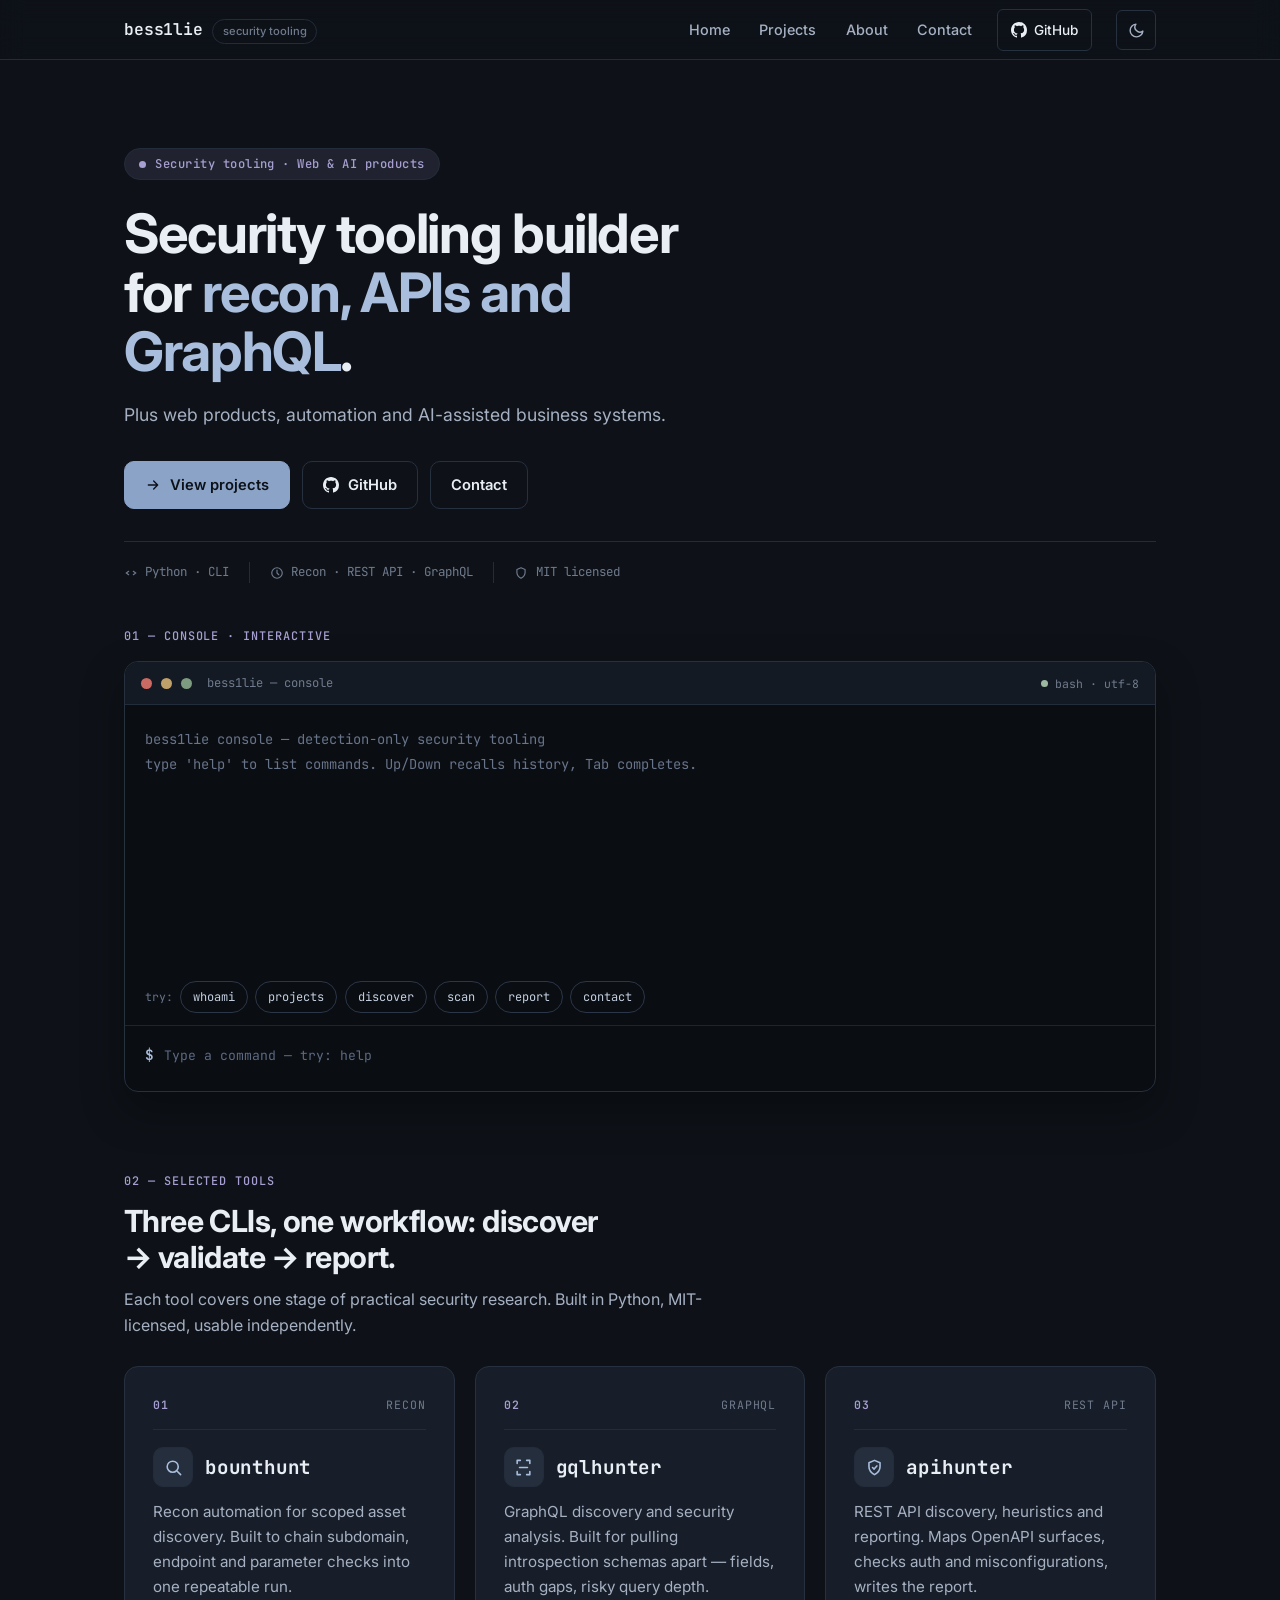
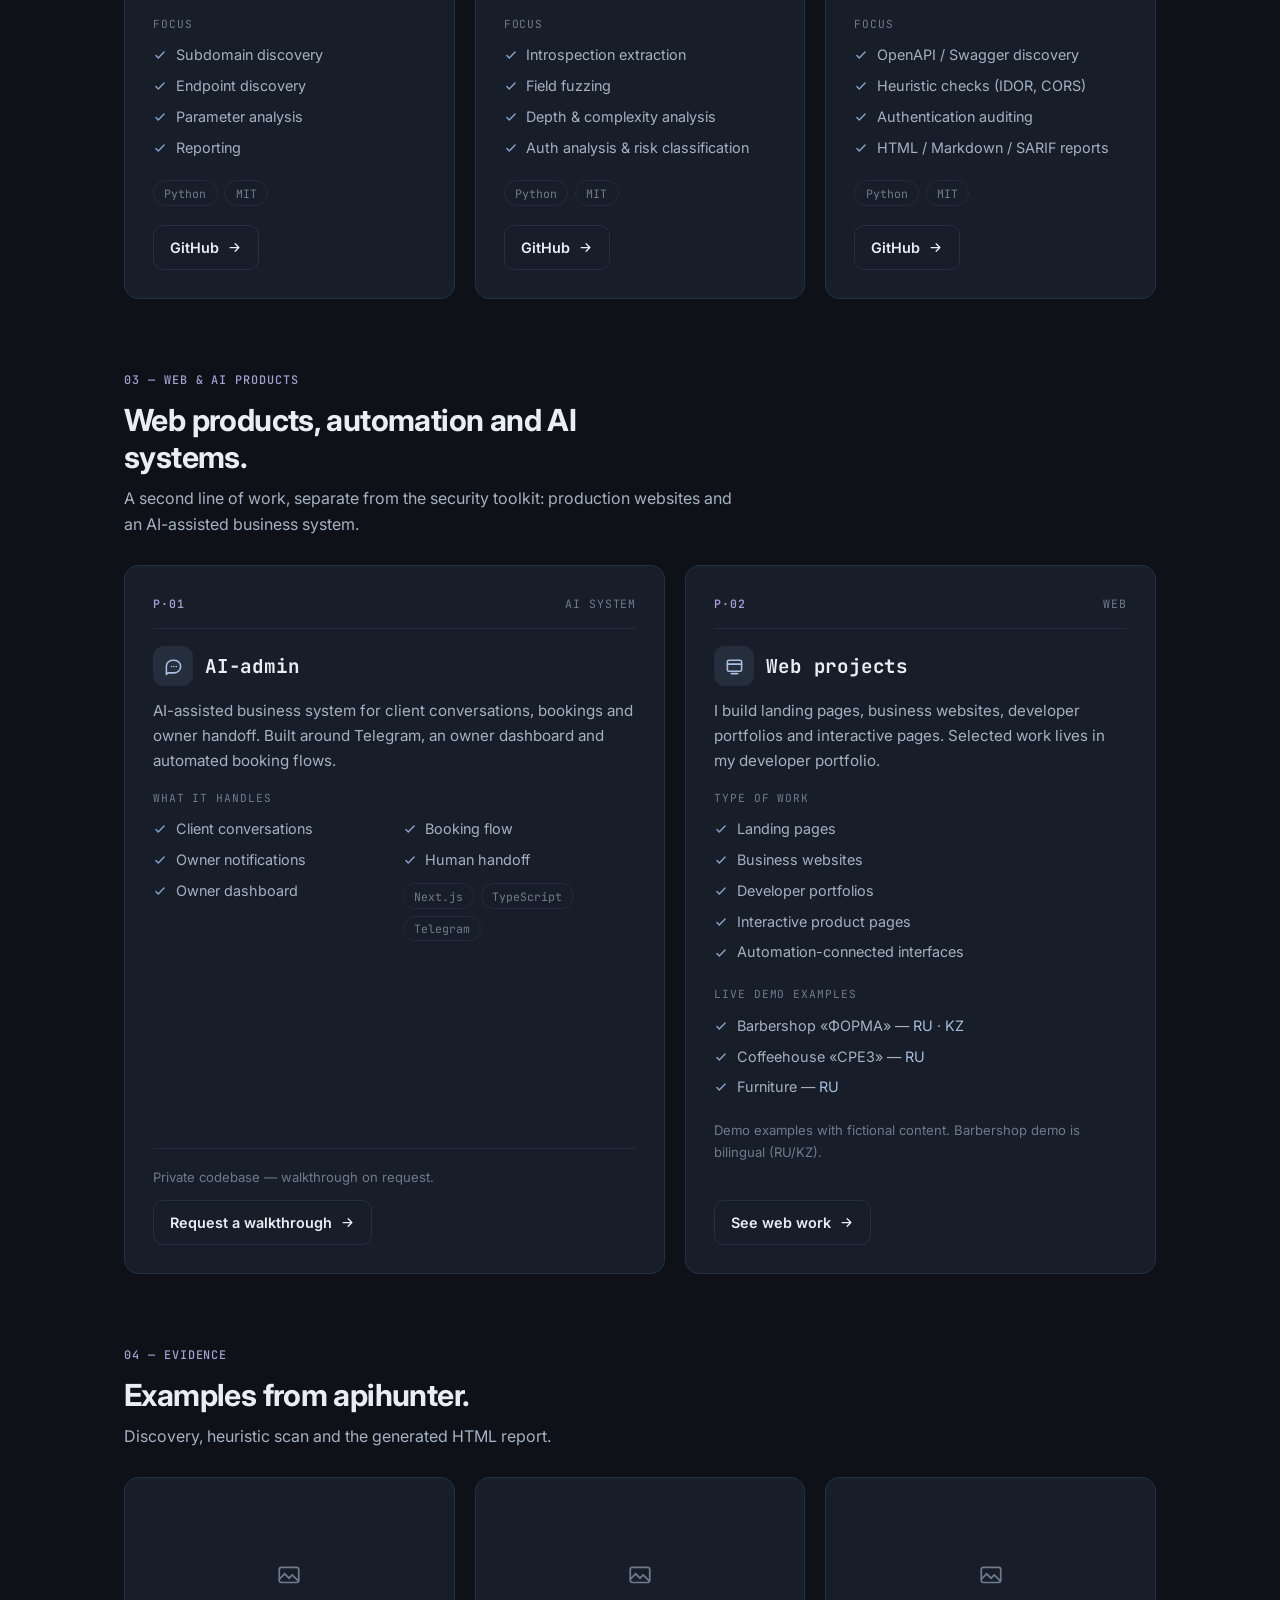
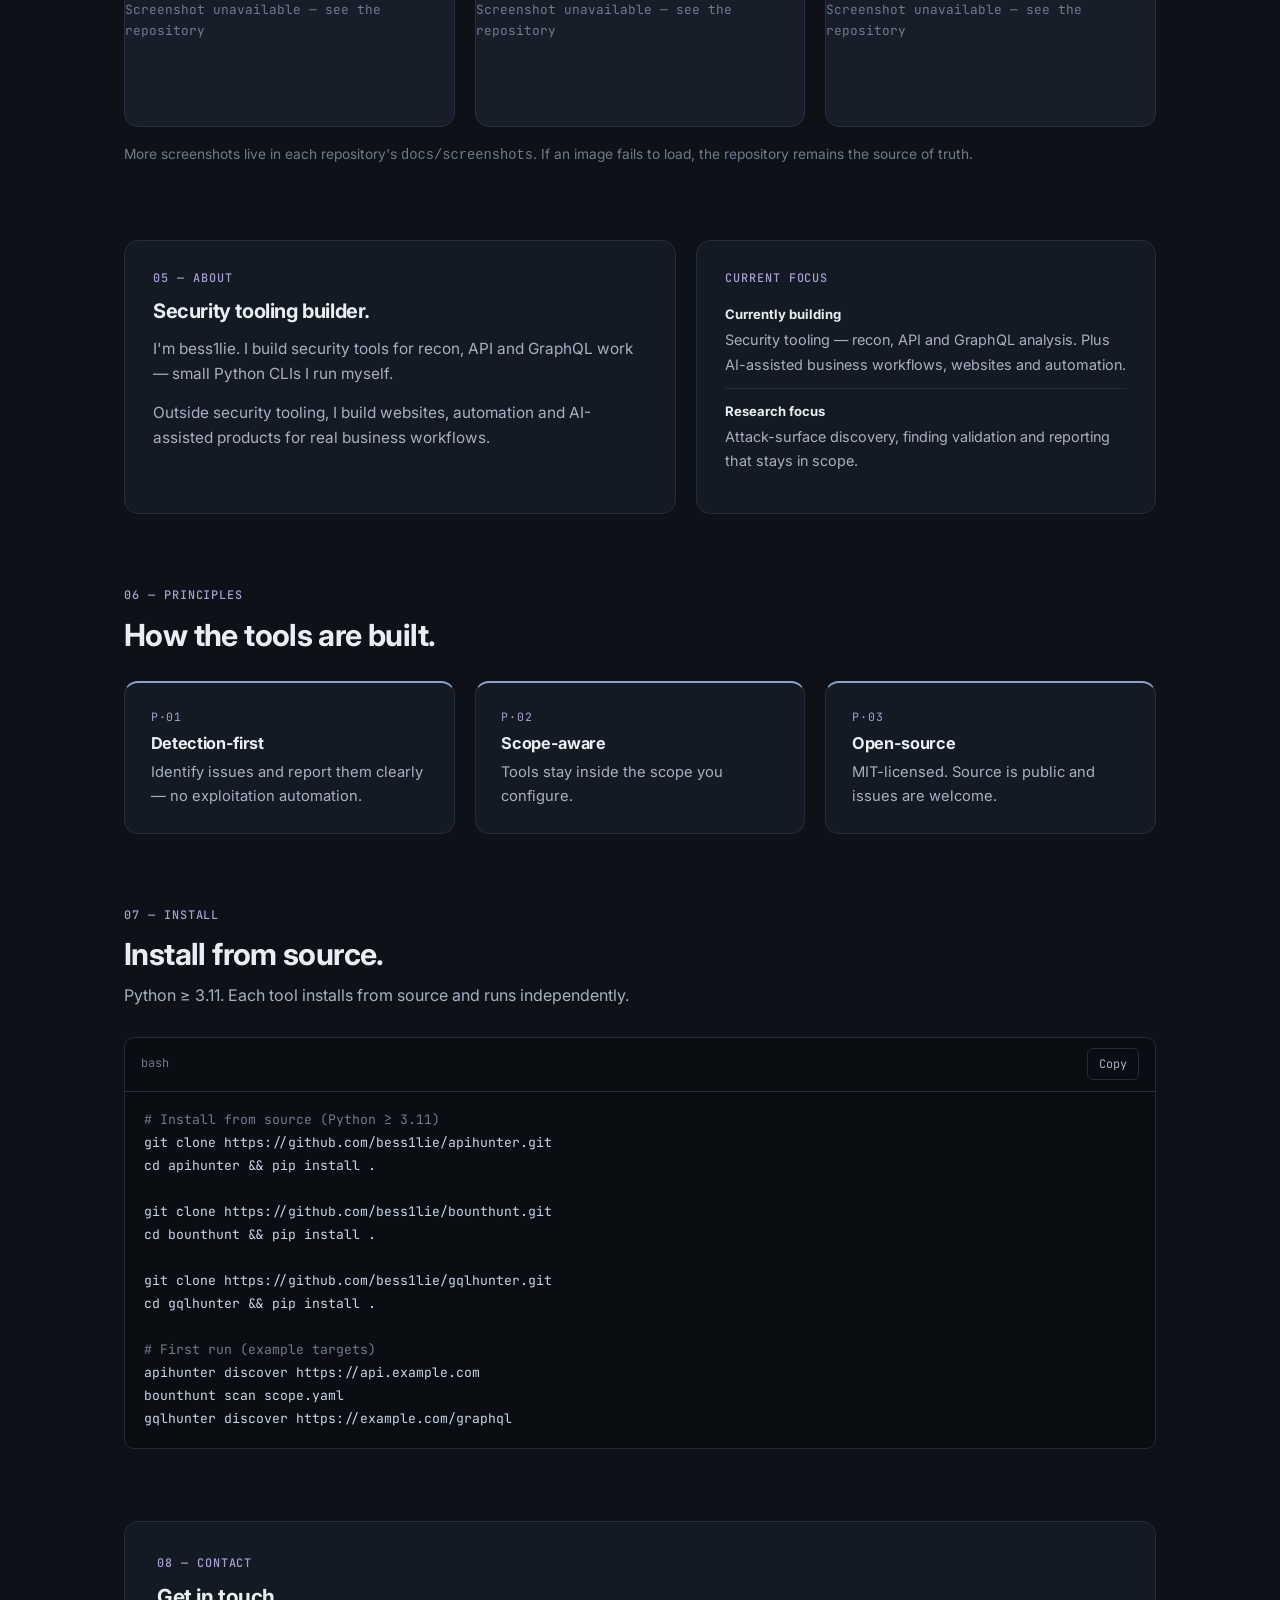
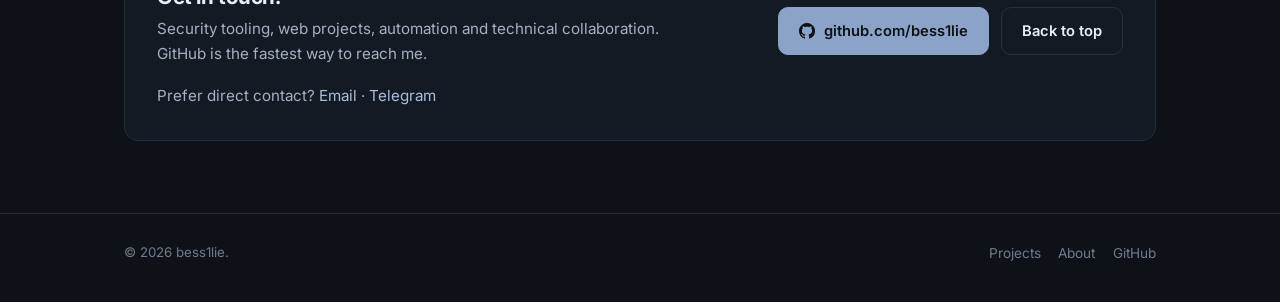
==== commit 2b2e4d74: "Merge branch 'demo-links': demo examples in Web projects card" ====
--- a/index.html
+++ b/index.html
@@ -719,6 +719,13 @@
           <li><svg viewBox="0 0 24 24" fill="none" stroke="currentColor" stroke-width="2.4" stroke-linecap="round" stroke-linejoin="round" aria-hidden="true"><path d="M5 13l4 4L19 7"/></svg>Interactive product pages</li>
           <li><svg viewBox="0 0 24 24" fill="none" stroke="currentColor" stroke-width="2.4" stroke-linecap="round" stroke-linejoin="round" aria-hidden="true"><path d="M5 13l4 4L19 7"/></svg>Automation-connected interfaces</li>
         </ul>
+        <div class="tool-focus-label">Live demo examples</div>
+        <ul class="tool-focus">
+          <li><svg viewBox="0 0 24 24" fill="none" stroke="currentColor" stroke-width="2.4" stroke-linecap="round" stroke-linejoin="round" aria-hidden="true"><path d="M5 13l4 4L19 7"/></svg><span>Barbershop «ФОРМА» — <a href="barbershop-demo-v2/">RU</a> · <a href="barbershop-demo-v2/?lang=kk">KZ</a></span></li>
+          <li><svg viewBox="0 0 24 24" fill="none" stroke="currentColor" stroke-width="2.4" stroke-linecap="round" stroke-linejoin="round" aria-hidden="true"><path d="M5 13l4 4L19 7"/></svg><span>Coffeehouse «СРЕЗ» — <a href="cafe-demo/">RU</a></span></li>
+          <li><svg viewBox="0 0 24 24" fill="none" stroke="currentColor" stroke-width="2.4" stroke-linecap="round" stroke-linejoin="round" aria-hidden="true"><path d="M5 13l4 4L19 7"/></svg><span>Furniture — <a href="furniture-demo/">RU</a></span></li>
+        </ul>
+        <p class="card-note">Demo examples with fictional content. Barbershop demo is bilingual (RU/KZ).</p>
         <a class="tool-link portfolio-cta" href="https://developer-portfolio-six-theta.vercel.app/" target="_blank" rel="noopener">See web work <svg viewBox="0 0 24 24" fill="none" stroke="currentColor" stroke-width="2" stroke-linecap="round" stroke-linejoin="round" aria-hidden="true"><path d="M5 12h14M13 6l6 6-6 6"/></svg></a>
       </article>
     </div>
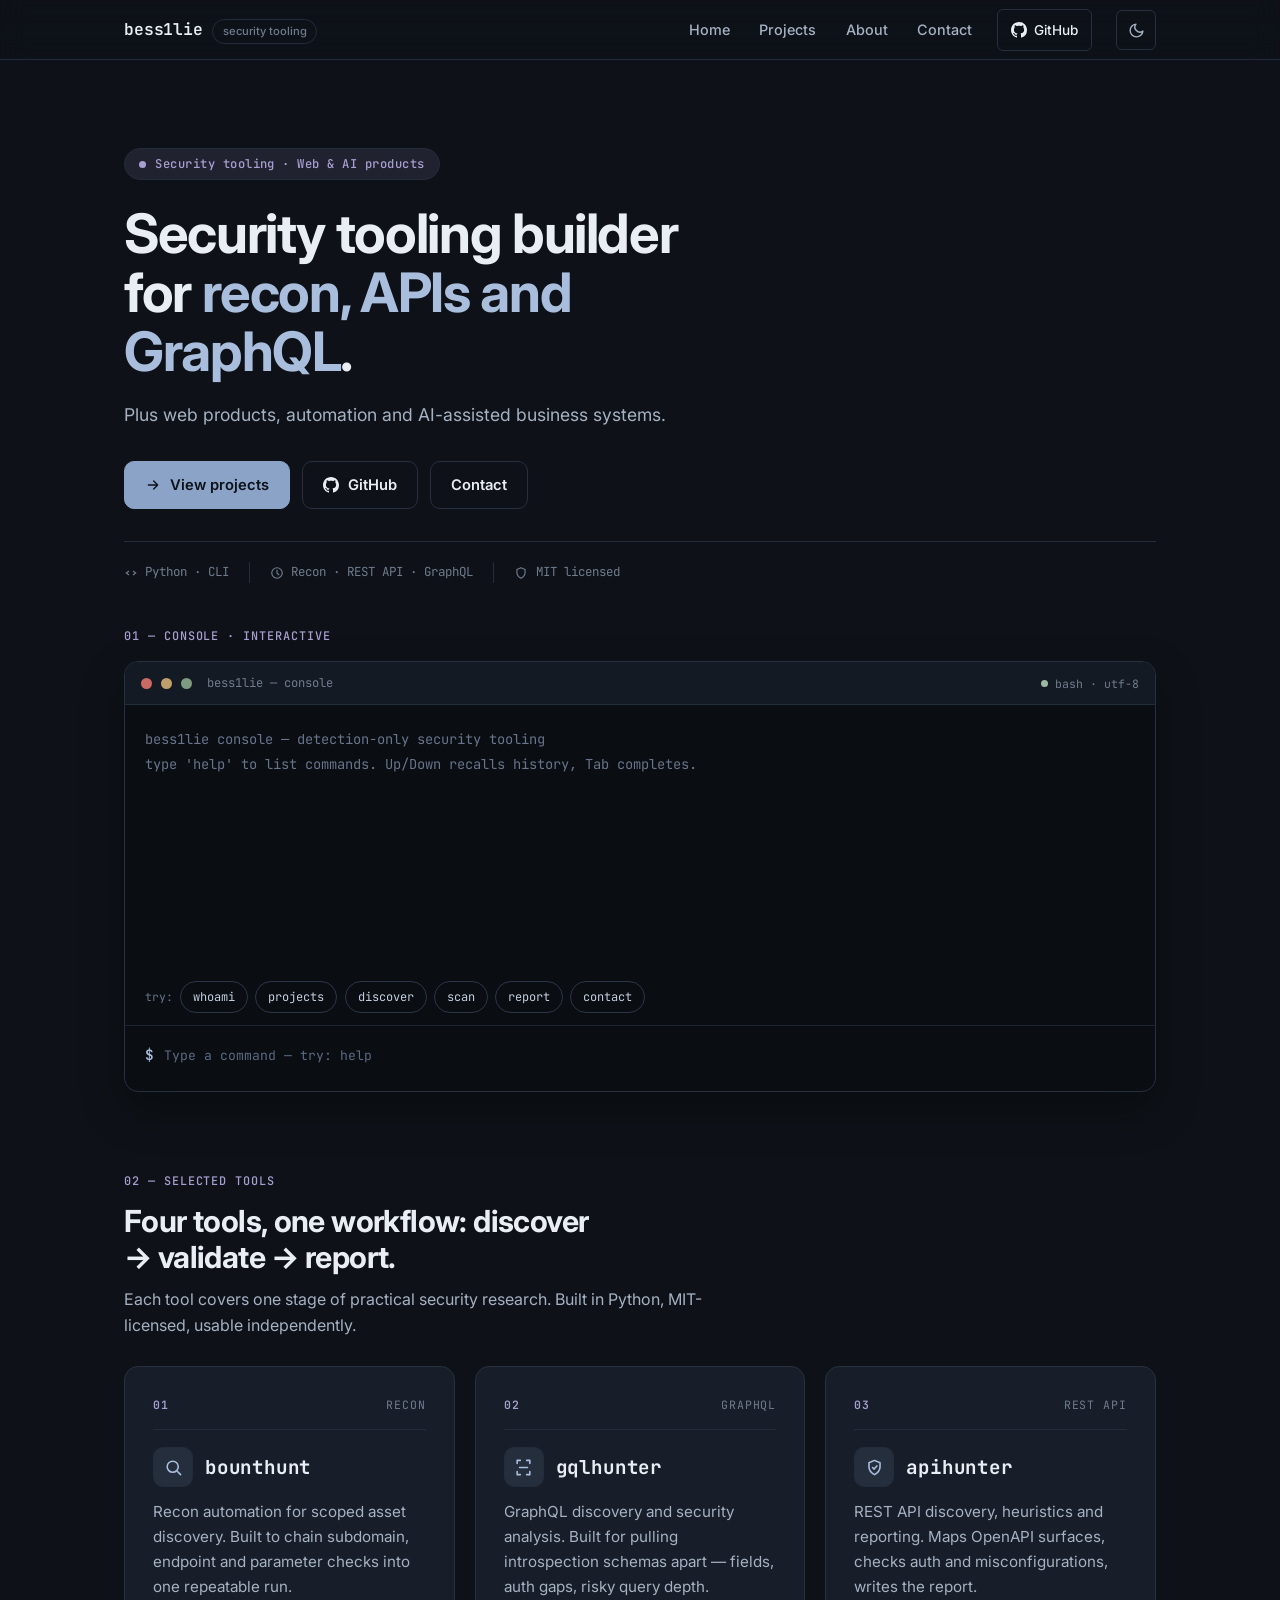
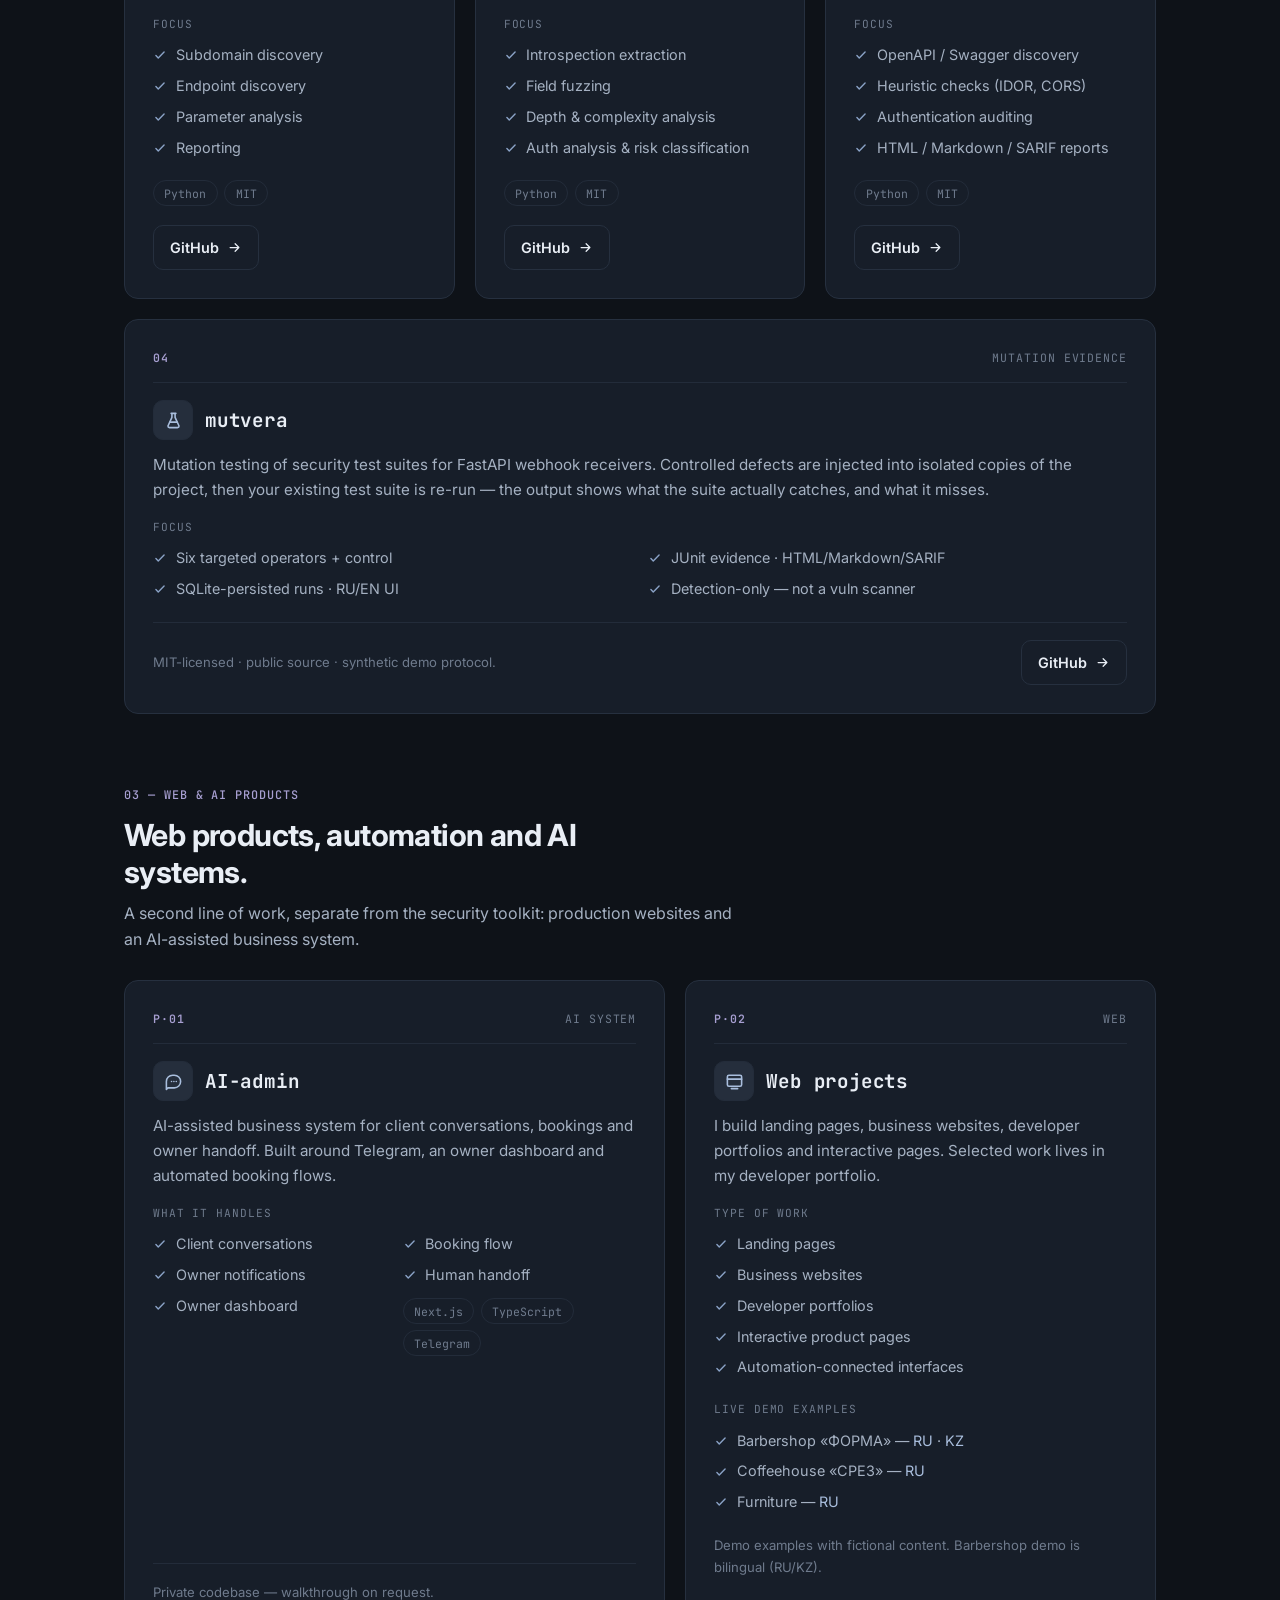
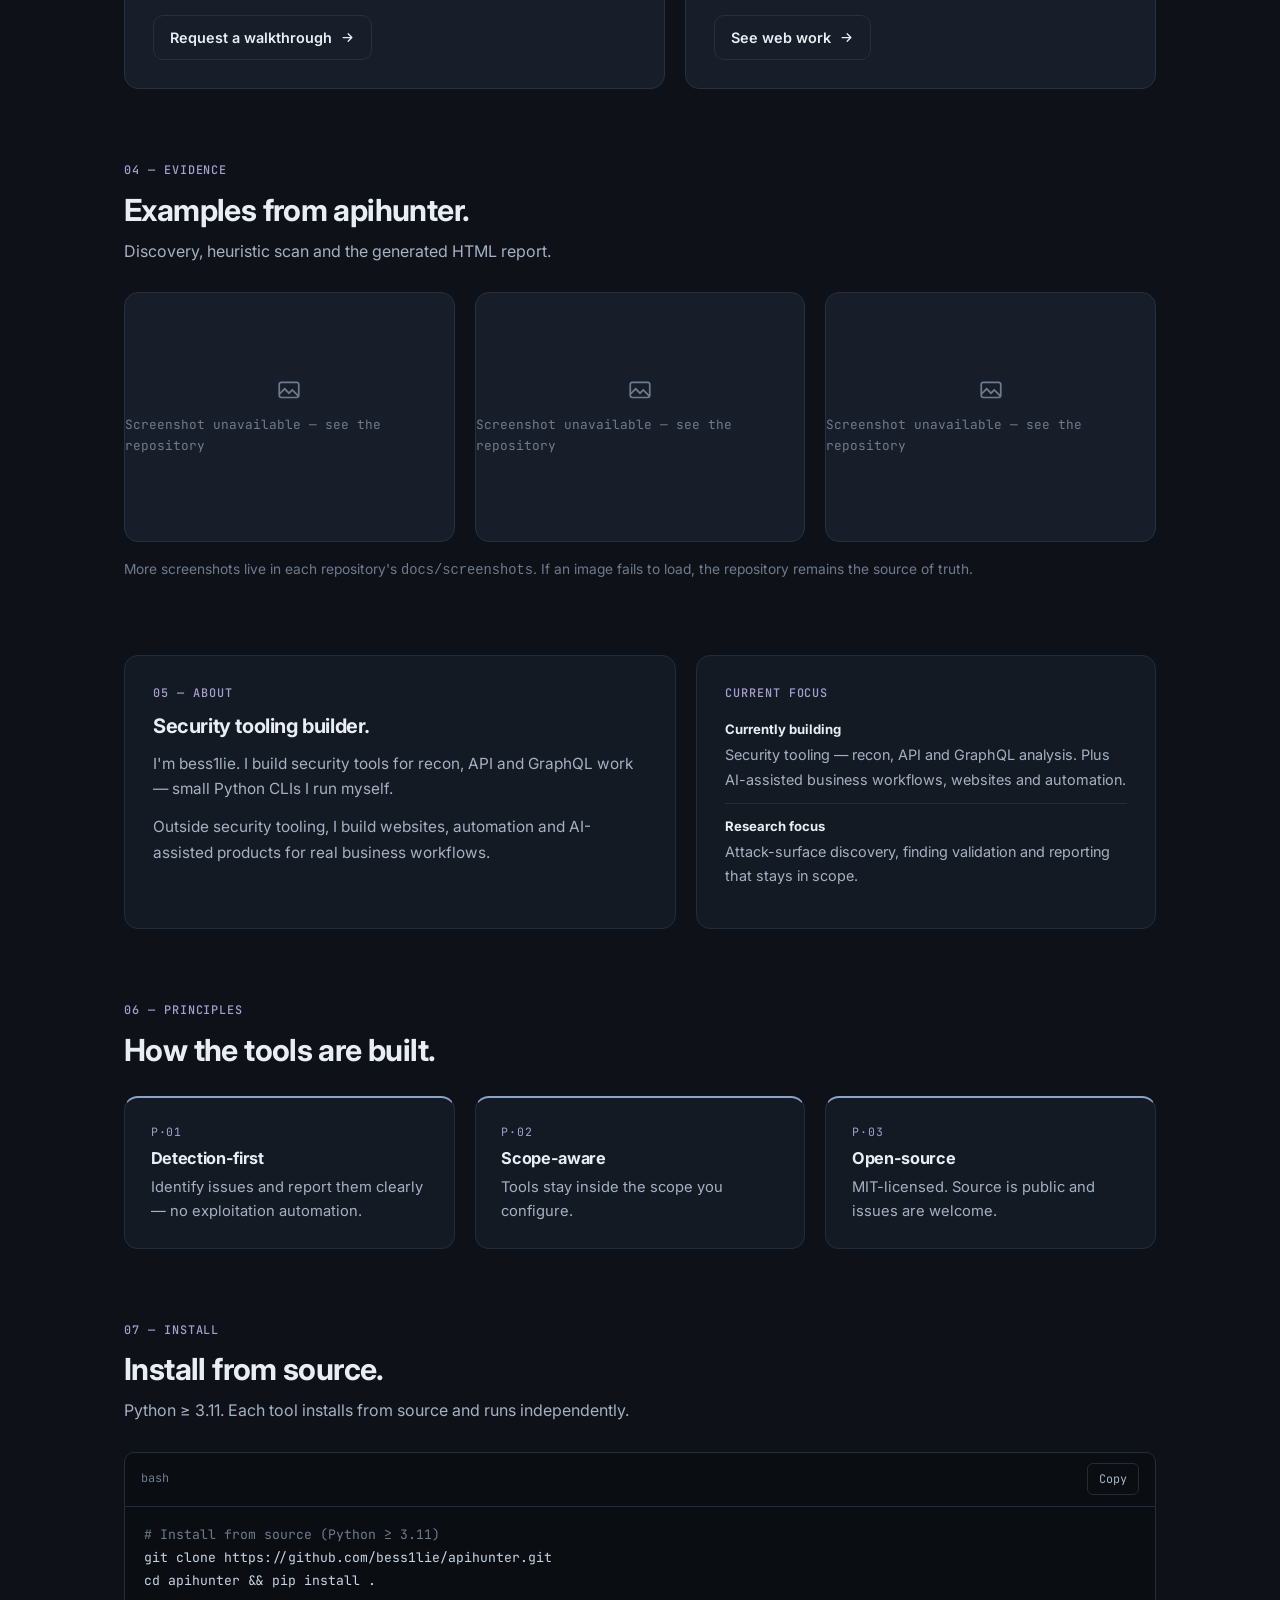
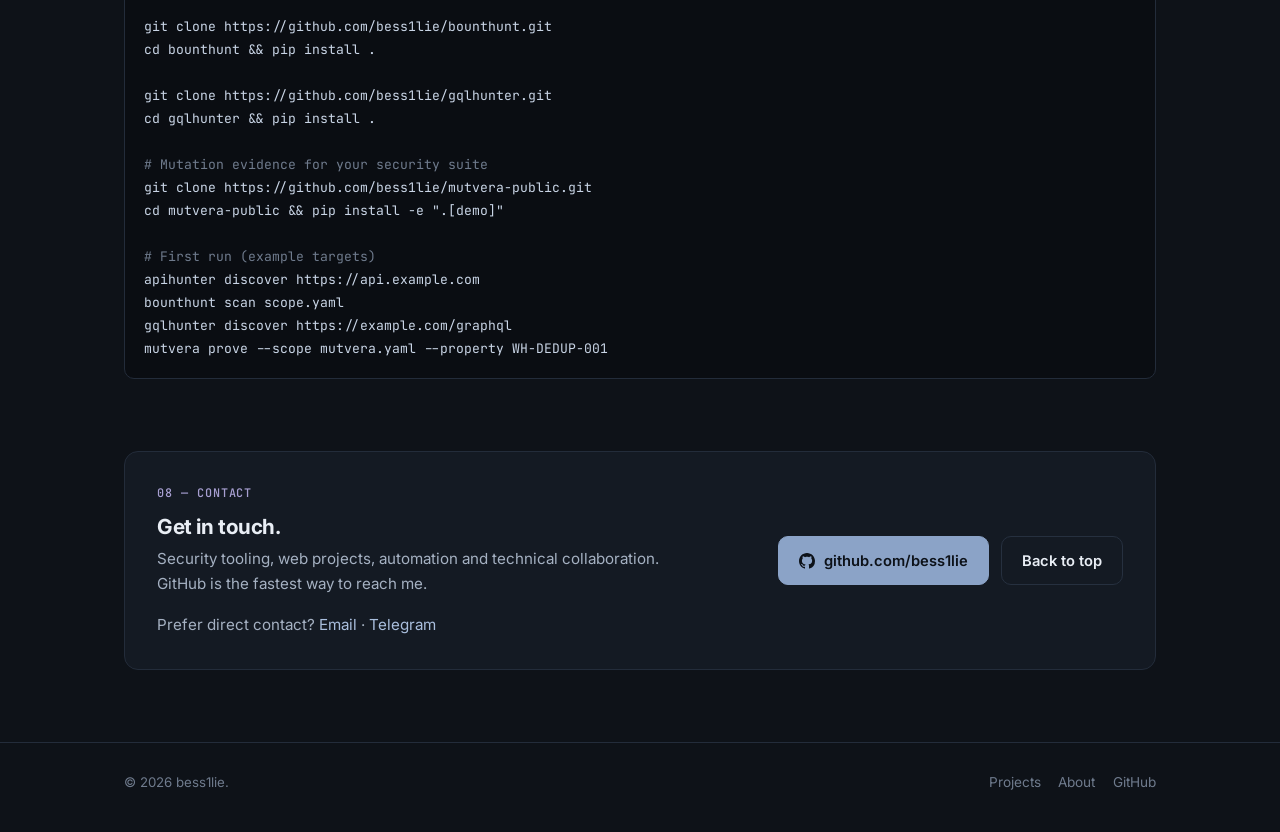
==== commit b8eb170e: "feat: add mutvera to Selected tools and install workflow" ====
--- a/index.html
+++ b/index.html
@@ -617,7 +617,7 @@
   <section class="block reveal" id="projects" aria-labelledby="projects-title">
     <div class="sec-head">
       <div class="sec-kicker">02 — Selected tools</div>
-      <h2 class="sec-title" id="projects-title">Three CLIs, one workflow: discover → validate → report.</h2>
+      <h2 class="sec-title" id="projects-title">Four tools, one workflow: discover → validate → report.</h2>
       <p class="sec-sub">Each tool covers one stage of practical security research. Built in Python, MIT-licensed, usable independently.</p>
     </div>
     <div class="tools-grid">
@@ -672,6 +672,25 @@
         <div class="tool-meta"><span class="pill">Python</span><span class="pill">MIT</span><span class="pill" data-stars="apihunter">★ —</span></div>
         <a class="tool-link" href="https://github.com/bess1lie/apihunter" target="_blank" rel="noopener">GitHub <svg viewBox="0 0 24 24" fill="none" stroke="currentColor" stroke-width="2" stroke-linecap="round" stroke-linejoin="round" aria-hidden="true"><path d="M5 12h14M13 6l6 6-6 6"/></svg></a>
       </article>
+      <article class="tool-card feature" style="grid-column: 1 / -1;">
+        <div class="tool-index"><span class="n">04</span><span>Mutation evidence</span></div>
+        <div class="tool-top">
+          <span class="tool-icon" aria-hidden="true"><svg viewBox="0 0 24 24" fill="none" stroke="currentColor" stroke-width="2" stroke-linecap="round" stroke-linejoin="round"><path d="M9 3h6M10 3v5L5 19a2 2 0 0 0 2 2h10a2 2 0 0 0 2-2L14 8V3"/><path d="M7.5 14h9"/></svg></span>
+          <h3>mutvera</h3>
+        </div>
+        <p class="tool-purpose">Mutation testing of security test suites for FastAPI webhook receivers. Controlled defects are injected into isolated copies of the project, then your existing test suite is re-run — the output shows what the suite actually catches, and what it misses.</p>
+        <div class="tool-focus-label">Focus</div>
+        <ul class="tool-focus cols">
+          <li><svg viewBox="0 0 24 24" fill="none" stroke="currentColor" stroke-width="2.4" stroke-linecap="round" stroke-linejoin="round" aria-hidden="true"><path d="M5 13l4 4L19 7"/></svg>Six targeted operators + control</li>
+          <li><svg viewBox="0 0 24 24" fill="none" stroke="currentColor" stroke-width="2.4" stroke-linecap="round" stroke-linejoin="round" aria-hidden="true"><path d="M5 13l4 4L19 7"/></svg>JUnit evidence · HTML/Markdown/SARIF</li>
+          <li><svg viewBox="0 0 24 24" fill="none" stroke="currentColor" stroke-width="2.4" stroke-linecap="round" stroke-linejoin="round" aria-hidden="true"><path d="M5 13l4 4L19 7"/></svg>SQLite-persisted runs · RU/EN UI</li>
+          <li><svg viewBox="0 0 24 24" fill="none" stroke="currentColor" stroke-width="2.4" stroke-linecap="round" stroke-linejoin="round" aria-hidden="true"><path d="M5 13l4 4L19 7"/></svg>Detection-only — not a vuln scanner</li>
+        </ul>
+        <div class="feature-foot">
+          <span class="card-note">MIT-licensed · public source · synthetic demo protocol.</span>
+          <a class="tool-link" href="https://github.com/bess1lie/mutvera-public" target="_blank" rel="noopener">GitHub <svg viewBox="0 0 24 24" fill="none" stroke="currentColor" stroke-width="2" stroke-linecap="round" stroke-linejoin="round" aria-hidden="true"><path d="M5 12h14M13 6l6 6-6 6"/></svg></a>
+        </div>
+      </article>
     </div>
   </section>
 
@@ -807,10 +826,15 @@
 git clone https://github.com/bess1lie/gqlhunter.git
 cd gqlhunter &amp;&amp; pip install .
 
+<span class="c"># Mutation evidence for your security suite</span>
+git clone https://github.com/bess1lie/mutvera-public.git
+cd mutvera-public &amp;&amp; pip install -e ".[demo]"
+
 <span class="c"># First run (example targets)</span>
 apihunter discover https://api.example.com
 bounthunt scan scope.yaml
-gqlhunter discover https://example.com/graphql</pre>
+gqlhunter discover https://example.com/graphql
+mutvera prove --scope mutvera.yaml --property WH-DEDUP-001</pre>
     </div>
   </section>
 
